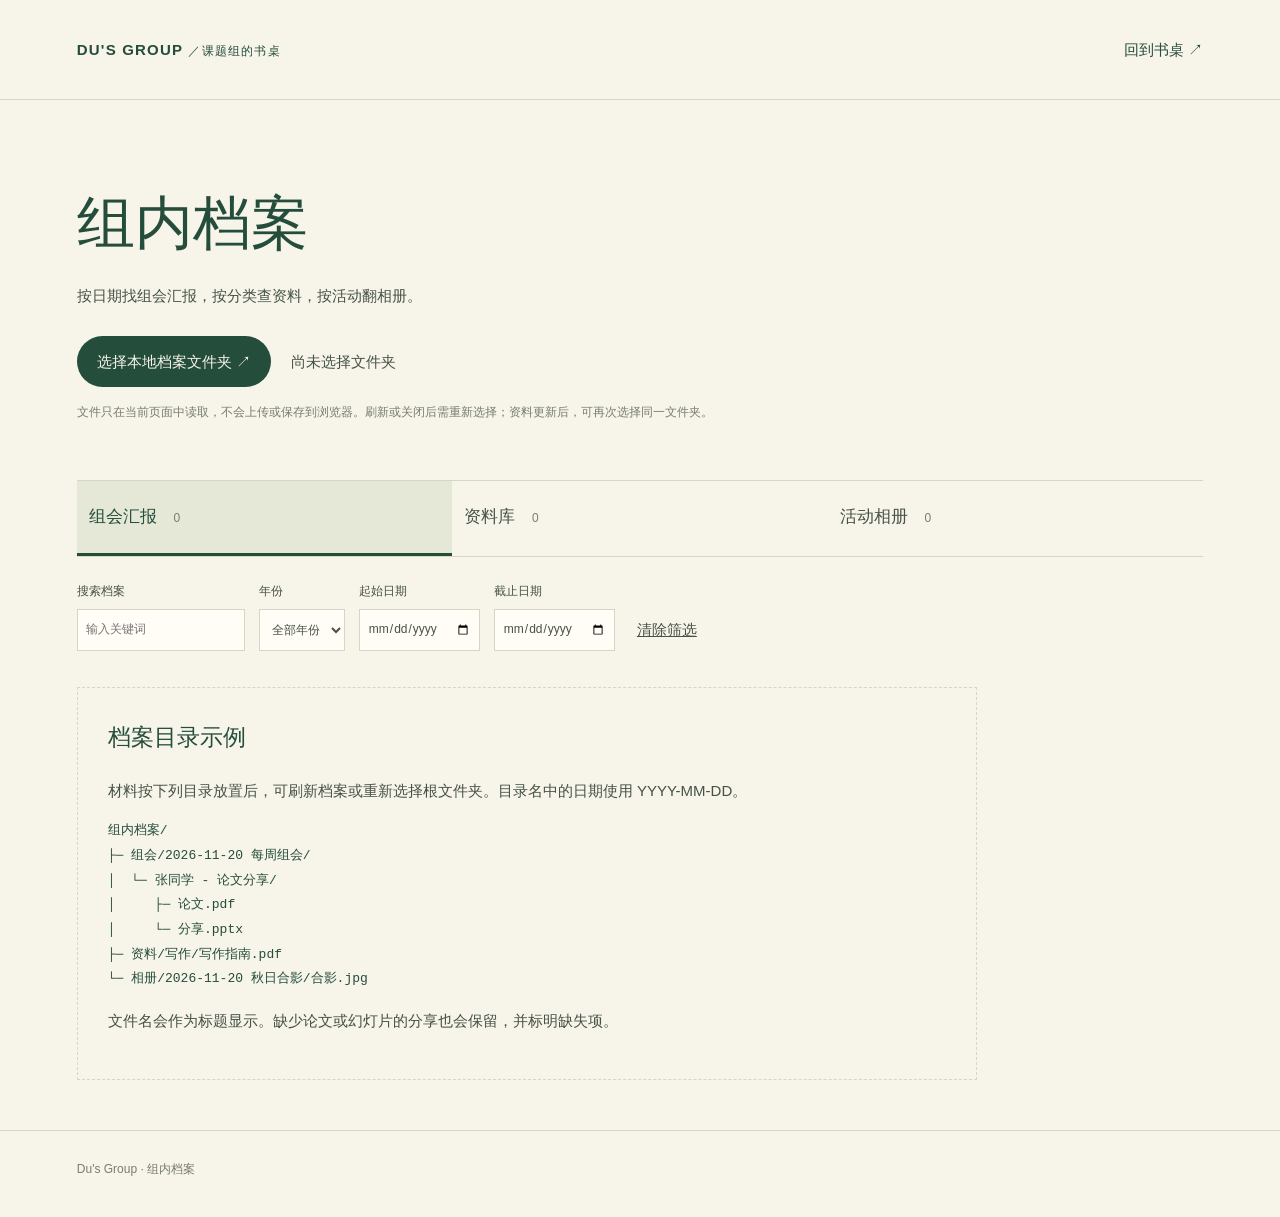
==== work/du-group-studio/archive.html @ b6f7341b "feat: browse and filter the team archive from the portal" ====
<!doctype html>
<html lang="zh-CN">
  <head>
    <meta charset="utf-8" />
    <meta name="viewport" content="width=device-width,initial-scale=1" />
    <meta name="theme-color" content="#f7f4e9" />
    <title>组内档案 · Du's Group</title>
    <link rel="stylesheet" href="archive.css" />
    <script defer src="archive-adapter.js"></script>
    <script defer src="archive.js"></script>
  </head>
  <body>
    <a class="skip" href="#archive">跳到档案</a>
    <header>
      <a class="brand" href="index.html"
        >DU'S GROUP <span>／课题组的书桌</span></a
      ><a href="index.html">回到书桌 ↗</a>
    </header>
    <main id="archive">
      <section class="intro">
        <h1>组内档案</h1>
        <p>按日期找组会汇报，按分类查资料，按活动翻相册。</p>
        <div class="folder">
          <label class="pick" for="folder">选择本地档案文件夹 ↗</label
          ><input id="folder" type="file" webkitdirectory multiple /><button
            type="button"
            class="refresh"
            id="refresh"
            hidden
          >
            刷新档案 ↻
          </button>
          <p id="library-status" role="status">尚未选择文件夹</p>
        </div>
        <p class="privacy" id="privacy">
          文件只在当前页面中读取，不会上传或保存到浏览器。刷新或关闭后需重新选择；资料更新后，可再次选择同一文件夹。
        </p>
      </section>
      <section class="shelf" aria-label="档案浏览">
        <div class="tabs" role="group" aria-label="档案分类">
          <button type="button" data-tab="meetings" aria-pressed="true">
            组会汇报 <span id="count-meetings">0</span></button
          ><button type="button" data-tab="resources" aria-pressed="false">
            资料库 <span id="count-resources">0</span></button
          ><button type="button" data-tab="albums" aria-pressed="false">
            活动相册 <span id="count-albums">0</span>
          </button>
        </div>
        <div class="filters">
          <label
            >搜索档案<input
              type="search"
              id="query"
              placeholder="输入关键词" /></label
          ><label
            >年份<select id="year">
              <option value="">全部年份</option>
            </select></label
          ><label>起始日期<input id="from" type="date" /></label
          ><label>截止日期<input id="until" type="date" /></label
          ><label id="category-label" hidden
            >资源分类<select id="category">
              <option value="">全部分类</option>
            </select></label
          ><button type="button" id="reset">清除筛选</button>
        </div>
        <p id="result-status" class="result-status" role="status"></p>
        <div id="results"></div>
        <aside id="empty" class="empty">
          <h2>档案目录示例</h2>
          <p>
            材料按下列目录放置后，可刷新档案或重新选择根文件夹。目录名中的日期使用
            YYYY-MM-DD。
          </p>
          <pre>
组内档案/
├─ 组会/2026-11-20 每周组会/
│  └─ 张同学 - 论文分享/
│     ├─ 论文.pdf
│     └─ 分享.pptx
├─ 资料/写作/写作指南.pdf
└─ 相册/2026-11-20 秋日合影/合影.jpg</pre
          >
          <p>
            文件名会作为标题显示。缺少论文或幻灯片的分享也会保留，并标明缺失项。
          </p>
        </aside>
        <details id="issues" hidden>
          <summary>目录读取提示</summary>
          <ul id="issue-list"></ul>
        </details>
      </section>
    </main>
    <footer>Du's Group · 组内档案</footer>
    <dialog id="photo-viewer" aria-label="照片预览">
      <div class="photo-toolbar">
        <button id="previous" type="button" aria-label="上一张照片">
          ← 上一张
        </button>
        <p id="photo-caption"></p>
        <button id="next" type="button" aria-label="下一张照片">下一张 →</button
        ><button id="close-photo" type="button" aria-label="关闭照片预览">
          关闭 ×
        </button>
      </div>
      <img id="full-photo" alt="" />
      <p class="photo-help">使用 ← → 切换照片，Esc 关闭</p>
    </dialog>
  </body>
</html>
---- work/du-group-studio/archive.css ----
:root {
  --paper: #f7f4e9;
  --ink: #254d3c;
  --body: #465247;
  --muted: #777d6f;
  --line: #d6d6c4;
  --orange: #a75c2f;
}
* {
  box-sizing: border-box;
}
body {
  margin: 0;
  background: var(--paper);
  color: var(--body);
  font:
    15px/1.8 "Microsoft YaHei",
    "PingFang SC",
    sans-serif;
}
a {
  color: var(--ink);
}
button,
input,
select {
  font: inherit;
  color: inherit;
}
button,
a,
label.pick {
  touch-action: manipulation;
}
button {
  cursor: pointer;
}
a:focus-visible,
button:focus-visible,
input:focus-visible,
select:focus-visible,
.pick:focus-within {
  outline: 3px solid var(--orange);
  outline-offset: 4px;
}
.skip {
  position: absolute;
  top: -100px;
}
.skip:focus {
  top: 8px;
  background: var(--paper);
  z-index: 3;
}
header,
main,
footer {
  max-width: 1320px;
  margin: auto;
  padding-left: 6vw;
  padding-right: 6vw;
}
header {
  min-height: 100px;
  display: flex;
  align-items: center;
  justify-content: space-between;
  gap: 20px;
  border-bottom: 1px solid var(--line);
}
header a {
  text-decoration: none;
}
.brand {
  font-weight: 700;
  letter-spacing: 0.08em;
}
.brand span {
  font-size: 12px;
  font-weight: 400;
}
.intro {
  padding: 65px 0 44px;
  position: relative;
}
.eyebrow {
  font-size: 12px;
  letter-spacing: 0.18em;
  color: var(--orange);
}
h1 {
  font-family: Georgia, "Songti SC", serif;
  color: var(--ink);
  font-weight: 400;
  font-size: clamp(34px, 4.8vw, 58px);
  line-height: 1.4;
  margin: 18px 0;
}
h2,
h3,
h4 {
  color: var(--ink);
  font-weight: 500;
}
.folder {
  display: flex;
  gap: 20px;
  align-items: center;
  flex-wrap: wrap;
  margin-top: 24px;
}
.pick {
  background: var(--ink);
  color: var(--paper);
  padding: 12px 20px;
  cursor: pointer;
}
#folder {
  max-width: 250px;
  font-size: 12px;
}
.privacy {
  font-size: 12px;
  max-width: 720px;
  color: var(--muted);
}
.tabs {
  display: flex;
  border-top: 1px solid var(--line);
  border-bottom: 1px solid var(--line);
}
.tabs button {
  flex: 1;
  background: transparent;
  border: 0;
  border-bottom: 3px solid transparent;
  padding: 21px 12px;
  text-align: left;
  font-size: 17px;
}
.tabs button[aria-pressed="true"] {
  border-bottom-color: var(--ink);
  color: var(--ink);
}
.tabs span {
  font-size: 12px;
  color: var(--muted);
  margin-left: 12px;
}
.filters {
  display: flex;
  gap: 14px;
  flex-wrap: wrap;
  padding: 24px 0;
  align-items: end;
}
.filters label {
  display: flex;
  flex-direction: column;
  font-size: 12px;
  gap: 6px;
}
.filters input,
.filters select {
  border: 1px solid var(--line);
  background: #fffdf6;
  padding: 8px;
  min-height: 42px;
  max-width: 220px;
}
.filters button {
  background: transparent;
  border: 0;
  text-decoration: underline;
  padding: 8px;
}
.result-status {
  font-size: 12px;
  color: var(--muted);
}
.record {
  border-top: 1px solid var(--line);
  padding: 24px 0;
}
.record h2 {
  font-size: 24px;
  margin: 6px 0 20px;
}
.record h3 {
  font-size: 18px;
  margin: 0 0 12px;
}
.date {
  font-size: 12px;
  letter-spacing: 0.08em;
  color: var(--orange);
}
.talk {
  border-left: 2px solid var(--line);
  padding: 4px 20px;
  margin: 22px 0;
}
.asset-row {
  display: flex;
  align-items: baseline;
  gap: 12px;
  margin: 8px 0;
  overflow-wrap: anywhere;
}
.asset-row strong {
  font-size: 12px;
  min-width: 50px;
  font-weight: 400;
  color: var(--muted);
}
.asset-row a {
  font-size: 14px;
}
.missing {
  font-size: 13px;
  color: var(--orange);
}
.gallery {
  display: grid;
  grid-template-columns: repeat(auto-fill, minmax(160px, 1fr));
  gap: 16px;
}
.photo {
  border: 0;
  background: transparent;
  padding: 0;
  text-align: left;
  min-width: 0;
}
.photo img {
  display: block;
  width: 100%;
  height: 160px;
  object-fit: cover;
  background: #e6e4d6;
}
.photo span {
  display: block;
  font-size: 12px;
  margin-top: 6px;
  overflow-wrap: anywhere;
}
.empty {
  border: 1px dashed var(--line);
  padding: 30px;
  margin-bottom: 40px;
  max-width: 900px;
}
.empty h2 {
  margin-top: 0;
}
.empty pre {
  font:
    13px/1.9 Consolas,
    monospace;
  overflow: auto;
  color: var(--ink);
}
details {
  padding: 18px;
  border-top: 1px solid var(--line);
  font-size: 13px;
}
summary {
  cursor: pointer;
}
footer {
  border-top: 1px solid var(--line);
  font-size: 12px;
  color: var(--muted);
  padding-top: 28px;
  padding-bottom: 36px;
  margin-top: 50px;
}
dialog {
  border: 0;
  background: var(--paper);
  color: var(--ink);
  width: min(1100px, 95vw);
  max-height: 94vh;
  padding: 18px;
}
dialog::backdrop {
  background: #172b24df;
}
.photo-toolbar {
  display: flex;
  align-items: center;
  gap: 14px;
}
.photo-toolbar p {
  flex: 1;
  font-size: 13px;
  overflow-wrap: anywhere;
}
.photo-toolbar button {
  border: 1px solid var(--line);
  background: transparent;
  padding: 6px 12px;
  white-space: nowrap;
}
#full-photo {
  display: block;
  max-width: 100%;
  max-height: 72vh;
  margin: auto;
  object-fit: contain;
}
.photo-help {
  text-align: center;
  font-size: 12px;
}
[hidden] {
  display: none !important;
}
@media (max-width: 650px) {
  header {
    min-height: 80px;
  }
  .brand span {
    display: none;
  }
  .intro {
    padding-top: 35px;
  }
  .tabs button {
    font-size: 14px;
    padding: 17px 5px;
  }
  .tabs span {
    margin-left: 3px;
  }
  .filters {
    gap: 10px;
  }
  .filters label {
    flex: 1;
    min-width: 130px;
  }
  .filters input,
  .filters select {
    width: 100%;
    max-width: none;
  }
  .empty {
    padding: 18px;
  }
  .photo-toolbar {
    flex-wrap: wrap;
  }
  .photo-toolbar p {
    order: -1;
    flex-basis: 100%;
    margin: 0;
  }
  .asset-row {
    flex-wrap: wrap;
    gap: 5px;
  }
  .gallery {
    grid-template-columns: repeat(2, minmax(0, 1fr));
  }
}

.pick,
.refresh {
  border-radius: 32px;
  transition:
    background 0.18s,
    transform 0.18s;
}
.refresh {
  background: transparent;
  border: 1px solid var(--line);
  padding: 9px 15px;
}
.pick:hover,
.pick:focus-within {
  background: #38654c;
}
.folder {
  position: relative;
}
.folder:has(#folder:focus-visible) .pick {
  outline: 3px solid var(--orange);
  outline-offset: 3px;
}
#folder {
  position: absolute;
  width: 1px;
  height: 1px;
  overflow: hidden;
  clip-path: inset(50%);
}
.tabs button {
  transition:
    background 0.18s,
    color 0.18s;
}
.tabs button[aria-pressed="true"] {
  background: #e5e8d7;
}
.tabs button:hover,
.refresh:hover {
  background: #ebeada;
}
button:active,
.pick:active {
  transform: translateY(1px);
}
.photo img {
  transition: filter 0.2s;
}
.photo:hover img {
  filter: brightness(0.9);
}
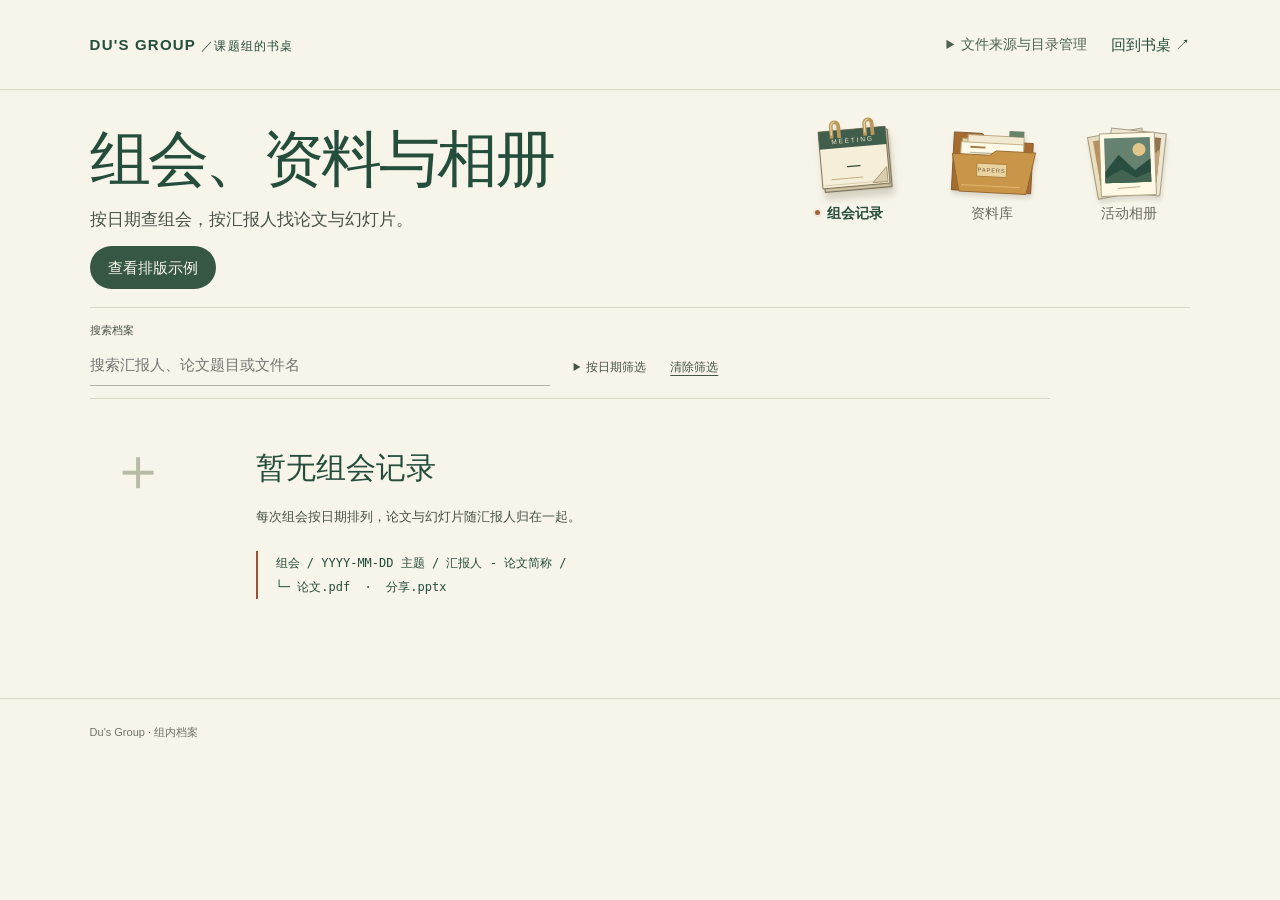
==== commit e6099162: "feat: give meetings, resources and albums distinct archive views" ====
--- a/work/du-group-studio/archive.html
+++ b/work/du-group-studio/archive.html
@@ -14,77 +14,226 @@
     <header>
       <a class="brand" href="index.html"
         >DU'S GROUP <span>／课题组的书桌</span></a
-      ><a href="index.html">回到书桌 ↗</a>
+      >
+      <div class="header-tools">
+        <details id="archive-management">
+          <summary>文件来源与目录管理</summary>
+          <div class="source-panel">
+            <div class="folder">
+              <label class="pick" for="folder">选择本地档案文件夹 ↗</label
+              ><input id="folder" type="file" webkitdirectory multiple /><button
+                type="button"
+                class="refresh"
+                id="refresh"
+                hidden
+              >
+                刷新档案 ↻
+              </button>
+              <p id="library-status" role="status">尚未选择文件夹</p>
+            </div>
+            <p class="privacy" id="privacy">
+              文件只在当前页面中读取，不会上传或保存到浏览器。刷新或关闭后需重新选择；资料更新后，可再次选择同一文件夹。
+            </p>
+            <p>
+              目录约定：组会 / YYYY-MM-DD 主题 / 汇报人 - 论文简称 / 文件；资料
+              / 分类 / 文件.pdf；相册 / YYYY-MM-DD 活动名 / 照片。
+            </p>
+          </div>
+        </details>
+        <a href="index.html">回到书桌 ↗</a>
+      </div>
     </header>
     <main id="archive">
       <section class="intro">
-        <h1>组内档案</h1>
-        <p>按日期找组会汇报，按分类查资料，按活动翻相册。</p>
-        <div class="folder">
-          <label class="pick" for="folder">选择本地档案文件夹 ↗</label
-          ><input id="folder" type="file" webkitdirectory multiple /><button
-            type="button"
-            class="refresh"
-            id="refresh"
-            hidden
-          >
-            刷新档案 ↻
-          </button>
-          <p id="library-status" role="status">尚未选择文件夹</p>
-        </div>
-        <p class="privacy" id="privacy">
-          文件只在当前页面中读取，不会上传或保存到浏览器。刷新或关闭后需重新选择；资料更新后，可再次选择同一文件夹。
+        <h1>组会、资料与相册</h1>
+        <p id="section-summary">按日期查组会，按汇报人找论文与幻灯片。</p>
+        <button id="preview-toggle" type="button" aria-pressed="false">
+          查看排版示例
+        </button>
+        <p id="preview-status" role="status" hidden>
+          排版示例 · 虚构汇报与资料，活动图片为生成的风景示意图。
         </p>
       </section>
       <section class="shelf" aria-label="档案浏览">
-        <div class="tabs" role="group" aria-label="档案分类">
-          <button type="button" data-tab="meetings" aria-pressed="true">
-            组会汇报 <span id="count-meetings">0</span></button
-          ><button type="button" data-tab="resources" aria-pressed="false">
-            资料库 <span id="count-resources">0</span></button
-          ><button type="button" data-tab="albums" aria-pressed="false">
-            活动相册 <span id="count-albums">0</span>
+        <div class="tabs desk-tools" role="group" aria-label="档案分类">
+          <button
+            class="desk-tool"
+            type="button"
+            data-tab="meetings"
+            aria-pressed="true"
+          >
+            <svg
+              class="tool-object calendar-object"
+              viewBox="0 0 110 90"
+              aria-hidden="true"
+            >
+              <path
+                d="M20 17 92 13 96 78 24 83Z"
+                fill="#bdaf8b"
+                opacity=".25"
+              />
+              <g transform="rotate(-5 55 45)">
+                <path d="M20 17h72v62H20z" fill="#bcb196" stroke="#756e55" />
+                <path d="M18 14h72v61H18z" fill="#f5efd9" stroke="#7d7254" />
+                <path d="M18 14h72v19H18z" fill="#405e4b" />
+                <path d="M20 72h63M21 77h67" stroke="#d9cdae" />
+                <path
+                  class="calendar-corner"
+                  d="m74 75 16-16v16Z"
+                  fill="#dbceb0"
+                  stroke="#a9956e"
+                />
+                <path
+                  d="M32 22V9a4 4 0 0 1 8 0v13M68 22V9a4 4 0 0 1 8 0v13"
+                  fill="none"
+                  stroke="#b99a5a"
+                  stroke-width="4"
+                />
+                <path
+                  d="M32 19V9a4 4 0 0 1 4-4M68 19V9a4 4 0 0 1 4-4"
+                  fill="none"
+                  stroke="#ead7a4"
+                  stroke-width="1.2"
+                />
+                <text
+                  x="54"
+                  y="28"
+                  text-anchor="middle"
+                  fill="#f3e9cf"
+                  font-size="7"
+                  letter-spacing="2"
+                >
+                  MEETING
+                </text>
+                <text
+                  x="53"
+                  y="60"
+                  text-anchor="middle"
+                  fill="#344c3c"
+                  font-family="Georgia,serif"
+                  font-size="28"
+                 id="calendar-day">
+                  –
+                </text>
+                <path d="M28 66h34" stroke="#c0ad80" />
+              </g>
+            </svg>
+            <b class="tool-label">组会记录 <span id="count-meetings"></span></b>
+          </button>
+          <button
+            class="desk-tool"
+            type="button"
+            data-tab="resources"
+            aria-pressed="false"
+          >
+            <svg
+              class="tool-object folder-object"
+              viewBox="0 0 110 90"
+              aria-hidden="true"
+            >
+              <g transform="rotate(3 55 48)">
+                <path
+                  d="M13 24V16h30l8 8h47v54H13Z"
+                  fill="#a66b30"
+                  stroke="#80592e"
+                />
+                <path d="M22 22h60v49H22Z" fill="#dfd2ad" stroke="#ac9668" />
+                <path d="M28 18h60v52H28Z" fill="#f1e9d1" stroke="#b8a57f" />
+                <path d="M72 18v-6h16v6" fill="#68816a" />
+                <g class="folder-paper">
+                  <path d="M21 26h67v47H21Z" fill="#fff9e8" stroke="#c1af87" />
+                  <path
+                    d="M31 37h43M31 44h35M31 51h42M31 58h23"
+                    stroke="#b9ba9f"
+                    stroke-width="1.5"
+                  />
+                  <path d="M31 31h16" stroke="#a8773e" stroke-width="2" />
+                </g>
+                <path
+                  class="folder-front"
+                  d="m12 39 9 40h72l8-45H59l-7 5Z"
+                  fill="#c99549"
+                  stroke="#936730"
+                />
+                <path d="M23 72h63" stroke="#e3b973" />
+                <path d="M39 48h32v14H39Z" fill="#e8d4a1" stroke="#b3813d" />
+                <text
+                  x="55"
+                  y="57"
+                  text-anchor="middle"
+                  font-size="6"
+                  letter-spacing="1"
+                  fill="#765b34"
+                >
+                  PAPERS
+                </text>
+              </g>
+            </svg>
+            <b class="tool-label">资料库 <span id="count-resources"></span></b>
+          </button>
+          <button
+            class="desk-tool"
+            type="button"
+            data-tab="albums"
+            aria-pressed="false"
+          >
+            <svg
+              class="tool-object photos-object"
+              viewBox="0 0 110 90"
+              aria-hidden="true"
+            >
+              <g class="photo-back">
+                <path d="M25 10h59v67H25z" fill="#e9debf" stroke="#9c947b" />
+                <path d="M30 15h49v48H30z" fill="#b9915e" />
+                <circle cx="65" cy="28" r="8" fill="#e4c17d" />
+                <path d="m30 56 18-22 17 16 14-11v24H30" fill="#6f7855" />
+              </g>
+              <g class="photo-middle">
+                <path d="M25 10h59v67H25z" fill="#eee6d0" stroke="#a19a85" />
+                <path d="M30 15h49v48H30z" fill="#947351" />
+                <path d="m30 55 15-25 15 17 19-20v36H30" fill="#c2a67b" />
+              </g>
+              <g class="photo-front">
+                <path d="M25 10h59v67H25z" fill="#fff8e4" stroke="#a39a7e" />
+                <path d="M30 15h49v48H30z" fill="#658170" />
+                <circle cx="67" cy="28" r="7" fill="#e3c68a" />
+                <path d="m30 51 15-18 17 17 17-12v25H30" fill="#294e40" />
+                <path d="m30 58 18-9 15 9 16-6v11H30" fill="#426450" />
+                <path d="m43 69 24-1" stroke="#c0ad86" />
+              </g>
+            </svg>
+            <b class="tool-label">活动相册 <span id="count-albums"></span></b>
           </button>
         </div>
         <div class="filters">
-          <label
+          <label class="search-field"
             >搜索档案<input
               type="search"
               id="query"
-              placeholder="输入关键词" /></label
-          ><label
-            >年份<select id="year">
-              <option value="">全部年份</option>
-            </select></label
-          ><label>起始日期<input id="from" type="date" /></label
-          ><label>截止日期<input id="until" type="date" /></label
-          ><label id="category-label" hidden
+              placeholder="搜索汇报人、题目或文件名"
+          /></label>
+          <label id="category-label" hidden
             >资源分类<select id="category">
               <option value="">全部分类</option>
             </select></label
-          ><button type="button" id="reset">清除筛选</button>
+          >
+          <details id="date-filters" class="date-filters">
+            <summary>按日期筛选</summary>
+            <div class="date-fields">
+              <label
+                >年份<select id="year">
+                  <option value="">全部年份</option>
+                </select></label
+              >
+              <label>起始日期<input id="from" type="date" /></label>
+              <label>截止日期<input id="until" type="date" /></label>
+            </div>
+          </details>
+          <button type="button" id="reset">清除筛选</button>
         </div>
         <p id="result-status" class="result-status" role="status"></p>
         <div id="results"></div>
-        <aside id="empty" class="empty">
-          <h2>档案目录示例</h2>
-          <p>
-            材料按下列目录放置后，可刷新档案或重新选择根文件夹。目录名中的日期使用
-            YYYY-MM-DD。
-          </p>
-          <pre>
-组内档案/
-├─ 组会/2026-11-20 每周组会/
-│  └─ 张同学 - 论文分享/
-│     ├─ 论文.pdf
-│     └─ 分享.pptx
-├─ 资料/写作/写作指南.pdf
-└─ 相册/2026-11-20 秋日合影/合影.jpg</pre
-          >
-          <p>
-            文件名会作为标题显示。缺少论文或幻灯片的分享也会保留，并标明缺失项。
-          </p>
-        </aside>
+        <aside id="empty" class="empty" aria-label="栏目放置示例"></aside>
         <details id="issues" hidden>
           <summary>目录读取提示</summary>
           <ul id="issue-list"></ul>
@@ -104,7 +253,25 @@
         </button>
       </div>
       <img id="full-photo" alt="" />
+      <div
+        class="filmstrip"
+        id="filmstrip"
+        role="group"
+        aria-label="选取照片"
+      ></div>
       <p class="photo-help">使用 ← → 切换照片，Esc 关闭</p>
     </dialog>
+    <!-- Self-contained illustrative thumbnails for the offline layout preview. -->
+    <template id="sample-scenes"
+      ><img
+        alt=""
+        data-src="[data-uri]" />
+      <img
+        alt=""
+        data-src="[data-uri]" />
+      <img
+        alt=""
+        data-src="[data-uri]"
+    /></template>
   </body>
 </html>
--- a/work/du-group-studio/archive.css
+++ b/work/du-group-studio/archive.css
@@ -2,9 +2,9 @@
   --paper: #f7f4e9;
   --ink: #254d3c;
   --body: #465247;
-  --muted: #777d6f;
+  --muted: #6e7468;
   --line: #d6d6c4;
-  --orange: #a75c2f;
+  --orange: #9c4f32;
 }
 * {
   box-sizing: border-box;
@@ -20,6 +20,7 @@
 }
 a {
   color: var(--ink);
+  text-underline-offset: 5px;
 }
 button,
 input,
@@ -29,17 +30,23 @@
 }
 button,
 a,
-label.pick {
+.pick {
   touch-action: manipulation;
 }
-button {
+button,
+summary,
+.pick {
   cursor: pointer;
+}
+button:disabled {
+  cursor: default;
+  opacity: 0.5;
 }
 a:focus-visible,
 button:focus-visible,
 input:focus-visible,
 select:focus-visible,
-.pick:focus-within {
+summary:focus-visible {
   outline: 3px solid var(--orange);
   outline-offset: 4px;
 }
@@ -55,13 +62,13 @@
 header,
 main,
 footer {
-  max-width: 1320px;
+  max-width: 1380px;
   margin: auto;
-  padding-left: 6vw;
-  padding-right: 6vw;
+  padding-left: 7vw;
+  padding-right: 7vw;
 }
 header {
-  min-height: 100px;
+  min-height: 90px;
   display: flex;
   align-items: center;
   justify-content: space-between;
@@ -80,150 +87,284 @@
   font-weight: 400;
 }
 .intro {
-  padding: 65px 0 44px;
+  padding: 52px 0 32px;
   position: relative;
 }
 .eyebrow {
-  font-size: 12px;
-  letter-spacing: 0.18em;
+  font-size: 11px;
+  letter-spacing: 0.14em;
   color: var(--orange);
+  margin: 0;
+}
+h1,
+h2,
+h3 {
+  color: var(--ink);
+  font-family: Georgia, "Songti SC", "SimSun", serif;
+  font-weight: 400;
 }
 h1 {
-  font-family: Georgia, "Songti SC", serif;
-  color: var(--ink);
-  font-weight: 400;
-  font-size: clamp(34px, 4.8vw, 58px);
+  font-size: clamp(32px, 4.3vw, 56px);
   line-height: 1.4;
-  margin: 18px 0;
-}
-h2,
-h3,
-h4 {
-  color: var(--ink);
-  font-weight: 500;
+  margin: 12px 0;
+}
+.intro > p:not(.eyebrow):not(.privacy) {
+  margin: 0;
 }
 .folder {
   display: flex;
-  gap: 20px;
+  gap: 16px;
   align-items: center;
   flex-wrap: wrap;
-  margin-top: 24px;
+  margin-top: 23px;
+  position: relative;
+}
+.pick,
+.refresh {
+  font-size: 12px;
+  border: 1px solid var(--ink);
+  padding: 7px 14px;
+  background: transparent;
 }
 .pick {
   background: var(--ink);
   color: var(--paper);
-  padding: 12px 20px;
-  cursor: pointer;
+}
+.pick:hover {
+  background: #38654c;
+}
+.folder:has(#folder:focus-visible) .pick {
+  outline: 3px solid var(--orange);
+  outline-offset: 3px;
 }
 #folder {
-  max-width: 250px;
+  position: absolute;
+  width: 1px;
+  height: 1px;
+  overflow: hidden;
+  clip-path: inset(50%);
+}
+#library-status {
   font-size: 12px;
+  margin: 0;
 }
 .privacy {
-  font-size: 12px;
-  max-width: 720px;
+  font-size: 11px;
+  max-width: 780px;
   color: var(--muted);
+  margin: 9px 0 0;
 }
 .tabs {
   display: flex;
-  border-top: 1px solid var(--line);
+  gap: 42px;
   border-bottom: 1px solid var(--line);
 }
 .tabs button {
+  background: transparent;
+  border: 0;
+  border-bottom: 3px solid transparent;
+  padding: 17px 0 15px;
+  text-align: left;
+  font-size: 18px;
+  color: var(--muted);
+}
+.tabs button[aria-pressed="true"] {
+  border-bottom-color: var(--orange);
+  color: var(--ink);
+  font-weight: 700;
+}
+.tabs button:hover {
+  color: var(--ink);
+}
+.tabs span {
+  font:
+    12px Georgia,
+    serif;
+  color: var(--muted);
+  margin-left: 8px;
+}
+.tabs span:empty {
+  display: none;
+}
+.filters {
+  display: flex;
+  gap: 24px;
+  flex-wrap: wrap;
+  padding: 25px 0 12px;
+  align-items: end;
+}
+.filters label {
+  display: flex;
+  flex-direction: column;
+  font-size: 11px;
+  gap: 4px;
+}
+.search-field {
   flex: 1;
-  background: transparent;
-  border: 0;
-  border-bottom: 3px solid transparent;
-  padding: 21px 12px;
-  text-align: left;
-  font-size: 17px;
-}
-.tabs button[aria-pressed="true"] {
-  border-bottom-color: var(--ink);
-  color: var(--ink);
-}
-.tabs span {
-  font-size: 12px;
-  color: var(--muted);
-  margin-left: 12px;
-}
-.filters {
-  display: flex;
-  gap: 14px;
-  flex-wrap: wrap;
-  padding: 24px 0;
-  align-items: end;
-}
-.filters label {
-  display: flex;
-  flex-direction: column;
-  font-size: 12px;
-  gap: 6px;
+  max-width: 460px;
 }
 .filters input,
 .filters select {
-  border: 1px solid var(--line);
-  background: #fffdf6;
-  padding: 8px;
-  min-height: 42px;
-  max-width: 220px;
+  border: 0;
+  border-bottom: 1px solid #aeb5a3;
+  background: transparent;
+  padding: 7px 0;
+  min-height: 38px;
+  border-radius: 0;
+  max-width: 100%;
+}
+.search-field input {
+  width: 100%;
+  font-size: 15px;
 }
 .filters button {
   background: transparent;
   border: 0;
+  padding: 8px 0;
+  font-size: 12px;
   text-decoration: underline;
-  padding: 8px;
+  text-underline-offset: 4px;
+}
+.date-filters {
+  border: 0;
+  padding: 0;
+  font-size: 12px;
+  position: relative;
+}
+.date-filters summary {
+  padding: 8px 0;
+}
+.date-fields {
+  position: absolute;
+  right: 0;
+  top: 100%;
+  z-index: 2;
+  padding: 20px;
+  background: var(--paper);
+  border: 1px solid var(--line);
+  display: flex;
+  gap: 18px;
+  box-shadow: 0 8px 24px #254d3c12;
+  min-width: 440px;
 }
 .result-status {
-  font-size: 12px;
+  font-size: 11px;
   color: var(--muted);
+  margin: 6px 0 20px;
 }
 .record {
   border-top: 1px solid var(--line);
-  padding: 24px 0;
+  padding: 34px 0;
+  display: grid;
+  grid-template-columns: 130px minmax(0, 1fr);
+  gap: 28px;
+}
+.record-content {
+  min-width: 0;
+  border-left: 1px solid var(--line);
+  padding-left: 36px;
 }
 .record h2 {
-  font-size: 24px;
-  margin: 6px 0 20px;
-}
-.record h3 {
-  font-size: 18px;
+  font-size: 29px;
+  margin: 0 0 4px;
+  line-height: 1.5;
+}
+.date {
+  color: var(--orange);
+  display: flex;
+  flex-direction: column;
+  line-height: 1.2;
+  padding-top: 5px;
+}
+.date-month {
+  font-size: 12px;
+  letter-spacing: 0.1em;
+}
+.date-day {
+  font:
+    64px/1.2 Georgia,
+    serif;
+  font-weight: 400;
+  letter-spacing: -0.05em;
+}
+.record-meta {
+  font-size: 11px;
+  color: var(--muted);
+  margin: 2px 0 24px;
+}
+.talk {
+  position: relative;
+  padding: 20px 0 24px;
+  border-top: 1px solid var(--line);
+  display: grid;
+  grid-template-columns: 110px minmax(0, 1fr);
+  column-gap: 24px;
+}
+.presenter {
+  grid-column: 1;
+  grid-row: 1 / span 4;
+  font-size: 15px;
+  color: var(--ink);
+  margin: 2px 0;
+}
+.talk h3 {
+  grid-column: 2;
+  font-size: 21px;
   margin: 0 0 12px;
-}
-.date {
-  font-size: 12px;
-  letter-spacing: 0.08em;
-  color: var(--orange);
-}
-.talk {
-  border-left: 2px solid var(--line);
-  padding: 4px 20px;
-  margin: 22px 0;
+  line-height: 1.6;
 }
 .asset-row {
+  grid-column: 2;
   display: flex;
   align-items: baseline;
-  gap: 12px;
-  margin: 8px 0;
+  gap: 16px;
+  margin: 3px 0;
   overflow-wrap: anywhere;
 }
 .asset-row strong {
-  font-size: 12px;
-  min-width: 50px;
+  font-size: 11px;
+  min-width: 40px;
   font-weight: 400;
   color: var(--muted);
 }
 .asset-row a {
-  font-size: 14px;
+  font-size: 13px;
 }
 .missing {
-  font-size: 13px;
+  font-size: 12px;
   color: var(--orange);
+  grid-column: 2;
+  margin: 3px 0;
+}
+.category-heading {
+  font-size: 24px;
+  margin: 28px 0 12px;
+}
+.resources .record {
+  grid-template-columns: 44px minmax(0, 1fr);
+  padding: 15px 0;
+  gap: 16px;
+  align-items: baseline;
+}
+.resources .record a {
+  font-size: 15px;
+  text-decoration: none;
+}
+.resources .record a:hover {
+  text-decoration: underline;
+}
+.file-kind {
+  font:
+    10px Georgia,
+    serif;
+  color: var(--orange);
+  letter-spacing: 0.08em;
 }
 .gallery {
   display: grid;
-  grid-template-columns: repeat(auto-fill, minmax(160px, 1fr));
-  gap: 16px;
+  grid-template-columns: 2.4fr 1fr;
+  align-items: start;
+  gap: 20px 24px;
 }
 .photo {
   border: 0;
@@ -232,50 +373,78 @@
   text-align: left;
   min-width: 0;
 }
+.photo:first-child {
+  grid-row: span 3;
+}
 .photo img {
   display: block;
   width: 100%;
-  height: 160px;
+  height: auto;
+  max-height: 410px;
   object-fit: cover;
   background: #e6e4d6;
 }
+.photo:not(:first-child) img {
+  max-height: 125px;
+  object-fit: cover;
+}
 .photo span {
   display: block;
-  font-size: 12px;
+  font-size: 11px;
   margin-top: 6px;
   overflow-wrap: anywhere;
+  color: var(--muted);
+}
+.photo:hover img {
+  filter: brightness(0.93);
 }
 .empty {
-  border: 1px dashed var(--line);
-  padding: 30px;
-  margin-bottom: 40px;
-  max-width: 900px;
+  padding: 35px 0 20px 166px;
+  position: relative;
+  min-height: 240px;
+  max-width: 960px;
+  border-top: 1px solid var(--line);
+}
+.empty:before {
+  content: "＋";
+  position: absolute;
+  left: 18px;
+  top: 31px;
+  font:
+    60px Georgia,
+    serif;
+  color: #b6bba8;
 }
 .empty h2 {
-  margin-top: 0;
+  font-size: 30px;
+  margin: 7px 0 10px;
+}
+.empty p:not(.eyebrow) {
+  font-size: 13px;
+  margin: 0 0 22px;
 }
 .empty pre {
   font:
-    13px/1.9 Consolas,
+    12px/2 Consolas,
     monospace;
+  color: var(--ink);
   overflow: auto;
-  color: var(--ink);
-}
-details {
-  padding: 18px;
+  margin: 0;
+  padding-left: 18px;
+  border-left: 2px solid var(--orange);
+}
+#issues {
+  padding: 18px 0;
   border-top: 1px solid var(--line);
-  font-size: 13px;
-}
-summary {
-  cursor: pointer;
+  font-size: 12px;
 }
 footer {
   border-top: 1px solid var(--line);
-  font-size: 12px;
+  font-size: 11px;
   color: var(--muted);
-  padding-top: 28px;
-  padding-bottom: 36px;
-  margin-top: 50px;
+  padding-top: 24px;
+  padding-bottom: 30px;
+  margin-top: 60px;
 }
 dialog {
   border: 0;
@@ -318,37 +487,95 @@
 [hidden] {
   display: none !important;
 }
-@media (max-width: 650px) {
+@media (max-width: 760px) {
+  header,
+  main,
+  footer {
+    padding-left: 6vw;
+    padding-right: 6vw;
+  }
   header {
-    min-height: 80px;
+    min-height: 75px;
   }
   .brand span {
     display: none;
   }
   .intro {
-    padding-top: 35px;
+    padding-top: 32px;
+  }
+  .tabs {
+    gap: 25px;
   }
   .tabs button {
-    font-size: 14px;
-    padding: 17px 5px;
-  }
-  .tabs span {
-    margin-left: 3px;
+    font-size: 15px;
   }
   .filters {
-    gap: 10px;
-  }
-  .filters label {
-    flex: 1;
-    min-width: 130px;
-  }
-  .filters input,
-  .filters select {
-    width: 100%;
+    gap: 16px;
+  }
+  .search-field {
     max-width: none;
+    min-width: 100%;
+    flex-basis: 100%;
+  }
+  .date-fields {
+    left: 0;
+    right: auto;
+    min-width: 0;
+    flex-wrap: wrap;
+    width: min(85vw, 440px);
+  }
+  .record {
+    grid-template-columns: 70px minmax(0, 1fr);
+    gap: 12px;
+    padding: 27px 0;
+  }
+  .record-content {
+    padding-left: 17px;
+  }
+  .date-month {
+    font-size: 10px;
+  }
+  .date-day {
+    font-size: 45px;
+  }
+  .record h2 {
+    font-size: 23px;
+  }
+  .talk {
+    display: block;
+  }
+  .presenter {
+    font-size: 12px;
+    margin: 0 0 6px;
+  }
+  .talk h3 {
+    font-size: 19px;
+  }
+  .asset-row {
+    gap: 8px;
+    flex-wrap: wrap;
   }
   .empty {
-    padding: 18px;
+    padding: 28px 0 12px 35px;
+  }
+  .empty:before {
+    font-size: 24px;
+    left: 0;
+    top: 29px;
+  }
+  .empty h2 {
+    font-size: 24px;
+  }
+  .gallery {
+    gap: 14px;
+    grid-template-columns: 1fr 1fr;
+  }
+  .photo:first-child {
+    grid-column: 1 / -1;
+    grid-row: auto;
+  }
+  .photo:not(:first-child) img {
+    max-height: 145px;
   }
   .photo-toolbar {
     flex-wrap: wrap;
@@ -358,64 +585,455 @@
     flex-basis: 100%;
     margin: 0;
   }
-  .asset-row {
-    flex-wrap: wrap;
-    gap: 5px;
-  }
-  .gallery {
-    grid-template-columns: repeat(2, minmax(0, 1fr));
+  .photo-toolbar button {
+    font-size: 12px;
+    padding: 5px 8px;
+  }
+}
+@media (prefers-reduced-motion: reduce) {
+  *,
+  *:before,
+  *:after {
+    scroll-behavior: auto !important;
+    transition: none !important;
   }
 }
 
-.pick,
-.refresh {
-  border-radius: 32px;
+.intro {
+  display: grid;
+  grid-template-columns: minmax(0, 1fr) auto;
+  align-items: baseline;
+  column-gap: 28px;
+}
+.intro h1 {
+  grid-column: 1;
+  grid-row: 1;
+  font-size: clamp(38px, 4.8vw, 64px);
+  letter-spacing: -0.05em;
+}
+#section-summary {
+  grid-column: 1;
+  grid-row: 2;
+  font-size: 17px;
+}
+#preview-toggle {
+  grid-column: 2;
+  grid-row: 1;
+  align-self: center;
+  justify-self: end;
+  border: 0;
+  border-radius: 22px;
+  color: #fbf8ec;
+  background: #355744;
+  padding: 8px 18px;
+  transition: background 0.15s;
+}
+#preview-toggle:hover {
+  background: #496a53;
+}
+#preview-status {
+  grid-column: 1 / -1;
+  margin: 10px 0;
+  color: #86472c;
+  font-size: 14px;
+}
+#archive-management {
+  grid-column: 1/-1;
+  border: 0;
+  padding: 9px 0;
+  margin-top: 10px;
+}
+#archive-management summary {
+  display: list-item;
+  width: fit-content;
+  font-size: 14px;
+  color: #4b6250;
+}
+#archive-management .folder {
+  margin: 12px 0;
+}
+#archive-management p {
+  font-size: 13px;
+}
+.tabs button {
+  position: relative;
   transition:
-    background 0.18s,
+    color 0.15s,
+    transform 0.15s;
+}
+.tabs button:hover,
+.tabs button:focus-visible {
+  transform: translateY(-2px);
+}
+.demo-asset {
+  color: #585f55;
+}
+@media (max-width: 640px) {
+  .intro {
+    display: block;
+  }
+  #preview-toggle {
+    margin-top: 14px;
+  }
+}
+
+.header-tools {
+  display: flex;
+  align-items: center;
+  gap: 24px;
+}
+.header-tools #archive-management {
+  position: relative;
+  margin: 0;
+  padding: 0;
+}
+.source-panel {
+  position: absolute;
+  z-index: 5;
+  right: 0;
+  top: calc(100% + 10px);
+  padding: 18px 22px;
+  width: min(420px, 78vw);
+  background: #faf9f1;
+  border: 1px solid #cbc8b7;
+  box-shadow: 1px 9px 26px #25382820;
+}
+.intro {
+  padding: 27px 0 12px;
+}
+#preview-status {
+  margin: 4px 0;
+}
+#result-status:empty {
+  display: none;
+}
+.albums .record {
+  grid-template-columns: minmax(142px, 0.65fr) minmax(0, 2.3fr);
+  grid-template-rows: auto auto 1fr;
+  column-gap: 32px;
+  row-gap: 3px;
+  padding: 23px 0;
+}
+.albums .record-content {
+  display: contents;
+}
+.albums .date {
+  grid-column: 1;
+  grid-row: 1;
+  flex-direction: row;
+  align-items: baseline;
+  gap: 5px;
+}
+.albums .date-day {
+  font-size: 17px;
+}
+.albums .date-month::after {
+  content: " /";
+}
+.albums .record h2 {
+  grid-column: 1;
+  grid-row: 2;
+  font-size: clamp(24px, 3vw, 42px);
+}
+.albums .record-meta {
+  grid-column: 1;
+  grid-row: 3;
+  font-size: 14px;
+}
+.albums .gallery {
+  grid-column: 2;
+  grid-row: 1/4;
+  grid-template-columns: 1.7fr 1fr;
+  gap: 12px;
+}
+.gallery .photo:first-child {
+  grid-row: span 2;
+}
+.gallery .photo:only-child {
+  grid-column: 1/-1;
+}
+.gallery .photo:first-child img {
+  aspect-ratio: 1.35;
+  max-height: 430px;
+}
+.gallery .photo:not(:first-child) img {
+  aspect-ratio: 2.15;
+}
+.gallery .photo {
+  align-self: start;
+}
+.gallery .photo span {
+  font-size: 13px;
+}
+.gallery .photo img {
+  border-radius: 2px;
+}
+#photo-viewer {
+  background: #1c3029;
+  color: #fcf8e9;
+  max-width: 1040px;
+  border: 0;
+  border-radius: 8px;
+}
+#photo-viewer button {
+  color: inherit;
+  background: #263f33;
+  border-color: #748277;
+}
+#photo-viewer::backdrop {
+  background: #0f211bd9;
+}
+#full-photo {
+  max-height: 58vh;
+}
+.filmstrip {
+  display: flex;
+  align-items: center;
+  justify-content: center;
+  gap: 7px;
+  margin: 12px auto 2px;
+}
+.filmstrip button {
+  width: 58px;
+  height: 44px;
+  display: grid;
+  place-items: stretch;
+  border: 2px solid transparent;
+  padding: 2px;
+  opacity: 0.65;
+  transition:
+    opacity 0.18s,
     transform 0.18s;
 }
-.refresh {
+.filmstrip button:hover,
+.filmstrip button:focus-visible {
+  opacity: 1;
+  transform: translateY(-3px);
+}
+.filmstrip button[aria-pressed="true"] {
+  border-color: #e9c072 !important;
+  opacity: 1;
+  transform: translateY(-2px);
+}
+.filmstrip img {
+  width: 100%;
+  height: 100%;
+  object-fit: cover;
+  min-height: 0;
+}
+#photo-viewer .photo-help {
+  color: #d2d6c9;
+}
+@media (max-width: 650px) {
+  .header-tools {
+    gap: 10px;
+  }
+  .header-tools #archive-management summary {
+    font-size: 12px;
+  }
+  .source-panel {
+    position: fixed;
+    top: 58px;
+    right: 5vw;
+    width: 90vw;
+  }
+  .albums .record {
+    display: block;
+  }
+  .albums .gallery {
+    margin-top: 12px;
+  }
+  .filmstrip button {
+    width: 37px;
+    height: 32px;
+  }
+}
+
+/* Three small objects resting on the archive workbench. */
+.tabs.desk-tools {
+  gap: 27px;
+  align-items: flex-end;
+  border: 0;
+  padding: 0 0 13px;
+  min-height: 110px;
+}
+.desk-tools button.desk-tool {
+  display: flex;
+  flex-direction: column;
+  align-items: center;
+  justify-content: flex-end;
+  width: 123px;
+  min-height: 106px;
+  padding: 0 6px 4px;
+  border: 0;
+  border-radius: 0;
   background: transparent;
-  border: 1px solid var(--line);
-  padding: 9px 15px;
-}
-.pick:hover,
-.pick:focus-within {
-  background: #38654c;
-}
-.folder {
+  color: #666c5e;
+  transform: none;
+  cursor: pointer;
+  touch-action: manipulation;
+}
+.desk-tools .tool-object {
+  display: block;
+  width: 104px;
+  height: 84px;
+  overflow: visible;
+  filter: drop-shadow(1px 4px 2px #554b3029);
+  transition:
+    transform 200ms ease,
+    filter 200ms ease;
+}
+.desk-tools .tool-label {
   position: relative;
-}
-.folder:has(#folder:focus-visible) .pick {
-  outline: 3px solid var(--orange);
-  outline-offset: 3px;
-}
-#folder {
+  font-size: 14px;
+  font-weight: 500;
+  line-height: 1.45;
+  white-space: nowrap;
+}
+.desk-tools .tool-label span {
+  margin-left: 3px;
+  font:
+    11px Georgia,
+    serif;
+  color: #78806e;
+}
+.desk-tools button[aria-pressed="true"] {
+  color: #294f3d;
+  border: 0;
+  font-weight: inherit;
+}
+.desk-tools button[aria-pressed="true"] .tool-label {
+  font-weight: 700;
+}
+.desk-tools button[aria-pressed="true"] .tool-label::before {
+  content: "";
   position: absolute;
-  width: 1px;
-  height: 1px;
-  overflow: hidden;
-  clip-path: inset(50%);
-}
-.tabs button {
-  transition:
-    background 0.18s,
-    color 0.18s;
-}
-.tabs button[aria-pressed="true"] {
-  background: #e5e8d7;
-}
-.tabs button:hover,
-.refresh:hover {
-  background: #ebeada;
-}
-button:active,
-.pick:active {
-  transform: translateY(1px);
-}
-.photo img {
-  transition: filter 0.2s;
-}
-.photo:hover img {
-  filter: brightness(0.9);
-}
+  left: -12px;
+  top: 7px;
+  width: 5px;
+  height: 5px;
+  border-radius: 50%;
+  background: #9c663d;
+  box-shadow: 0 0 0 2px #9c663d16;
+}
+.desk-tools button:is(:hover, :focus-visible) .tool-object,
+.desk-tools button[aria-pressed="true"] .tool-object {
+  transform: translateY(-3px);
+  filter: drop-shadow(2px 7px 3px #554b3033);
+}
+.desk-tools button:focus-visible {
+  outline: 2px solid #46664e;
+  outline-offset: 5px;
+}
+.desk-tools .folder-paper,
+.desk-tools .folder-front,
+.desk-tools .calendar-corner,
+.desk-tools .photo-back,
+.desk-tools .photo-middle,
+.desk-tools .photo-front {
+  transition: transform 240ms ease;
+  transform-box: fill-box;
+  transform-origin: 50% 90%;
+}
+.desk-tools .photo-back {
+  transform: rotate(-10deg) translate(-5px, 3px);
+}
+.desk-tools .photo-middle {
+  transform: rotate(6deg) translate(5px, 2px);
+}
+.desk-tools .photo-front {
+  transform: rotate(-2deg) translateY(5px);
+}
+.desk-tools
+  button:is(:hover, :focus-visible, [aria-pressed="true"])
+  .folder-paper {
+  transform: translateY(-7px) rotate(-3deg);
+}
+.desk-tools
+  button:is(:hover, :focus-visible, [aria-pressed="true"])
+  .folder-front {
+  transform: skewX(-4deg) scaleY(0.94);
+}
+.desk-tools
+  button:is(:hover, :focus-visible, [aria-pressed="true"])
+  .calendar-corner {
+  transform: translate(-2px, -2px);
+}
+.desk-tools
+  button:is(:hover, :focus-visible, [aria-pressed="true"])
+  .photo-back {
+  transform: rotate(-20deg) translate(-9px, 3px);
+}
+.desk-tools
+  button:is(:hover, :focus-visible, [aria-pressed="true"])
+  .photo-middle {
+  transform: rotate(15deg) translate(9px, 1px);
+}
+@media (max-width: 640px) {
+  .tabs.desk-tools {
+    gap: clamp(8px, 4vw, 24px);
+    justify-content: flex-start;
+    min-height: 103px;
+  }
+  .desk-tools button.desk-tool {
+    width: 94px;
+    min-height: 100px;
+    flex: 0 1 105px;
+    padding-inline: 2px;
+  }
+  .desk-tools .tool-object {
+    width: 92px;
+    height: 78px;
+  }
+  .desk-tools .tool-label {
+    font-size: 13px;
+  }
+}
+@media (prefers-reduced-motion: reduce) {
+  .desk-tools .tool-object,
+  .desk-tools .tool-object * {
+    transition: none !important;
+  }
+}
+
+@media (min-width: 920px) {
+  #archive {
+    position: relative;
+  }
+  .intro {
+    min-height: 190px;
+    padding-top: 26px;
+    padding-bottom: 18px;
+    display: flex;
+    flex-direction: column;
+    align-items: flex-start;
+    justify-content: center;
+    padding-right: 42%;
+  }
+  .intro h1 {
+    margin: 0 0 3px;
+  }
+  #preview-toggle {
+    align-self: flex-start;
+    margin: 10px 0 0;
+  }
+  #preview-status {
+    font-size: 13px;
+  }
+  .tabs.desk-tools {
+    position: absolute;
+    top: 29px;
+    right: 7vw;
+    gap: 14px;
+    align-items: flex-start;
+  }
+  .filters {
+    padding-top: 13px;
+    border-top: 1px solid var(--line);
+  }
+}
+@media (max-width: 919px) {
+  .intro {
+    padding-bottom: 20px;
+  }
+}
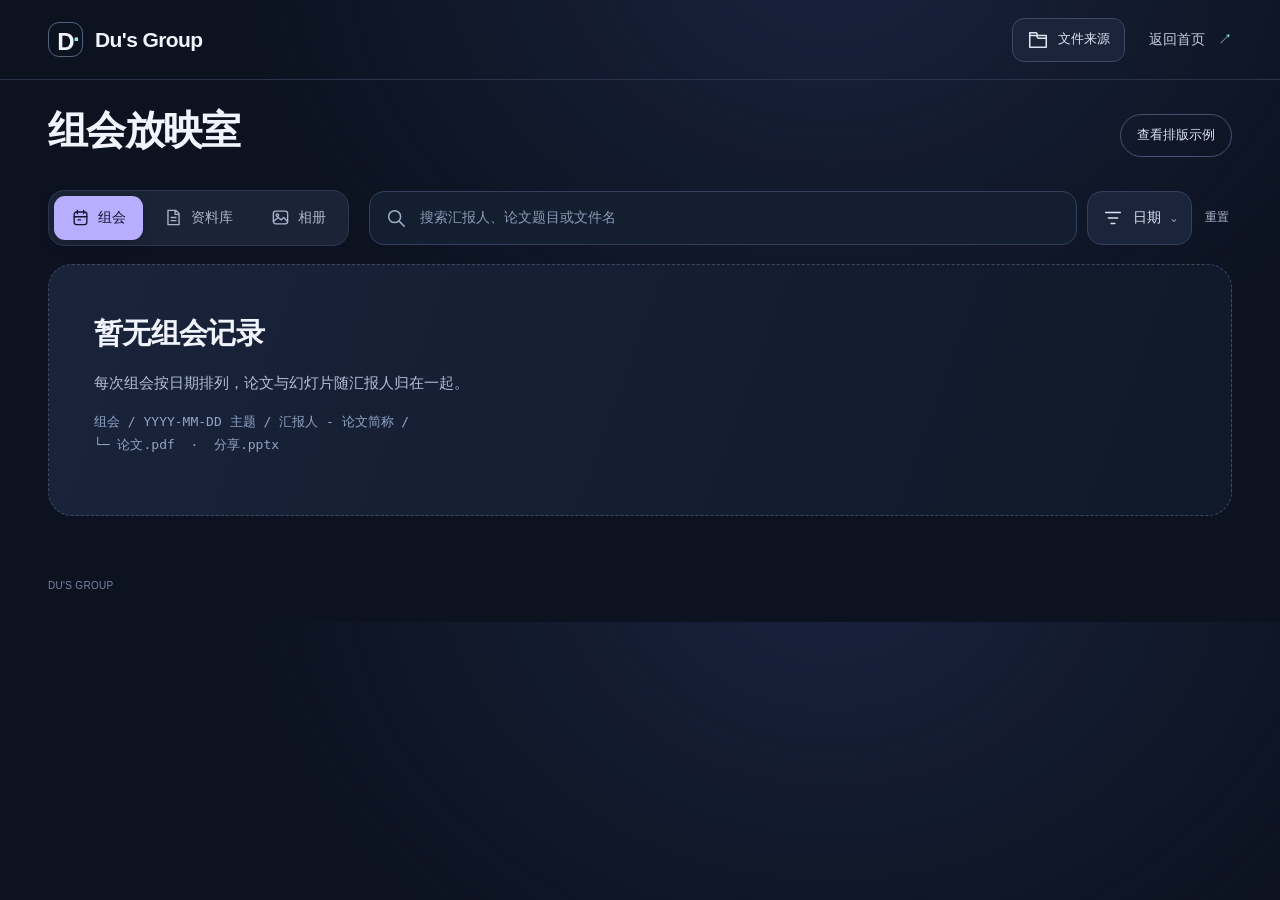
==== commit 4a097938: "feat(archive): build a figure-led meeting reader with interactive filters" ====
--- a/work/du-group-studio/archive.html
+++ b/work/du-group-studio/archive.html
@@ -3,244 +3,170 @@
   <head>
     <meta charset="utf-8" />
     <meta name="viewport" content="width=device-width,initial-scale=1" />
-    <meta name="theme-color" content="#f7f4e9" />
-    <title>组内档案 · Du's Group</title>
+    <meta name="theme-color" content="#0c1220" />
+    <title>研究档案 · Du's Group</title>
     <link rel="stylesheet" href="archive.css" />
     <script defer src="archive-adapter.js"></script>
     <script defer src="archive.js"></script>
   </head>
   <body>
     <a class="skip" href="#archive">跳到档案</a>
-    <header>
+    <header class="masthead">
       <a class="brand" href="index.html"
-        >DU'S GROUP <span>／课题组的书桌</span></a
+        ><span class="brand-mark" aria-hidden="true">D<span>·</span></span
+        >Du's Group</a
       >
-      <div class="header-tools">
-        <details id="archive-management">
-          <summary>文件来源与目录管理</summary>
-          <div class="source-panel">
-            <div class="folder">
-              <label class="pick" for="folder">选择本地档案文件夹 ↗</label
-              ><input id="folder" type="file" webkitdirectory multiple /><button
-                type="button"
-                class="refresh"
-                id="refresh"
-                hidden
-              >
-                刷新档案 ↻
-              </button>
-              <p id="library-status" role="status">尚未选择文件夹</p>
-            </div>
-            <p class="privacy" id="privacy">
-              文件只在当前页面中读取，不会上传或保存到浏览器。刷新或关闭后需重新选择；资料更新后，可再次选择同一文件夹。
-            </p>
-            <p>
-              目录约定：组会 / YYYY-MM-DD 主题 / 汇报人 - 论文简称 / 文件；资料
-              / 分类 / 文件.pdf；相册 / YYYY-MM-DD 活动名 / 照片。
-            </p>
-          </div>
-        </details>
-        <a href="index.html">回到书桌 ↗</a>
-      </div>
+
+      <nav class="header-tools" aria-label="页面导航">
+        <button
+          id="open-sources"
+          class="source-trigger"
+          type="button"
+          aria-label="管理文件来源"
+          aria-haspopup="dialog"
+        >
+          <svg viewBox="0 0 24 24" aria-hidden="true">
+            <path d="M3 7h7l2 3h9v10H3zM3 7V4h7l2 3h9v3" /></svg
+          ><span>文件来源</span>
+        </button>
+        <a class="home-link" href="index.html"
+          >返回首页 <span aria-hidden="true">↗</span></a
+        >
+      </nav>
     </header>
     <main id="archive">
       <section class="intro">
-        <h1>组会、资料与相册</h1>
-        <p id="section-summary">按日期查组会，按汇报人找论文与幻灯片。</p>
-        <button id="preview-toggle" type="button" aria-pressed="false">
-          查看排版示例
-        </button>
-        <p id="preview-status" role="status" hidden>
-          排版示例 · 虚构汇报与资料，活动图片为生成的风景示意图。
-        </p>
+        <div>
+          <h1 id="collection-title">组会放映室</h1>
+          <p id="section-summary" class="sr-only">
+            按日期查组会，按汇报人找论文与幻灯片。
+          </p>
+        </div>
+        <div class="preview-control">
+          <button id="preview-toggle" type="button" aria-pressed="false">
+            浏览示例 <span aria-hidden="true">↗</span>
+          </button>
+          <p id="preview-status" role="status" hidden>示例档案 · 虚构内容</p>
+        </div>
       </section>
       <section class="shelf" aria-label="档案浏览">
-        <div class="tabs desk-tools" role="group" aria-label="档案分类">
-          <button
-            class="desk-tool"
-            type="button"
-            data-tab="meetings"
-            aria-pressed="true"
-          >
-            <svg
-              class="tool-object calendar-object"
-              viewBox="0 0 110 90"
-              aria-hidden="true"
+        <div class="browse-bar">
+          <div class="tabs" role="group" aria-label="档案分类">
+            <button type="button" data-tab="meetings" aria-pressed="true">
+              <svg viewBox="0 0 24 24" aria-hidden="true">
+                <rect x="4" y="5" width="16" height="16" rx="3" />
+                <path d="M8 3v4m8-4v4M4 11h16m-11 4h3" /></svg
+              >组会<span id="count-meetings"></span>
+            </button>
+            <button type="button" data-tab="resources" aria-pressed="false">
+              <svg viewBox="0 0 24 24" aria-hidden="true">
+                <path d="M5 3h10l4 4v14H5zM14 3v5h5M9 12h6m-6 4h6" /></svg
+              >资料库<span id="count-resources"></span>
+            </button>
+            <button type="button" data-tab="albums" aria-pressed="false">
+              <svg viewBox="0 0 24 24" aria-hidden="true">
+                <rect x="3" y="4" width="18" height="16" rx="3" />
+                <circle cx="8" cy="9" r="1.5" />
+                <path d="m3 17 6-5 4 3 3-3 5 5" /></svg
+              >相册<span id="count-albums"></span>
+            </button>
+          </div>
+          <span id="calendar-day" hidden>–</span>
+          <div class="filters">
+            <label class="search-field"
+              ><span class="sr-only">搜索档案</span
+              ><svg viewBox="0 0 24 24" aria-hidden="true">
+                <circle cx="10.5" cy="10.5" r="6.5" />
+                <path d="m16 16 5 5" /></svg
+              ><input
+                type="search"
+                id="query"
+                placeholder="搜索汇报人、论文题目或文件名"
+            /></label>
+            <label id="category-label" hidden
+              ><span class="sr-only">资源分类</span
+              ><select id="category">
+                <option value="">全部分类</option>
+              </select></label
             >
-              <path
-                d="M20 17 92 13 96 78 24 83Z"
-                fill="#bdaf8b"
-                opacity=".25"
-              />
-              <g transform="rotate(-5 55 45)">
-                <path d="M20 17h72v62H20z" fill="#bcb196" stroke="#756e55" />
-                <path d="M18 14h72v61H18z" fill="#f5efd9" stroke="#7d7254" />
-                <path d="M18 14h72v19H18z" fill="#405e4b" />
-                <path d="M20 72h63M21 77h67" stroke="#d9cdae" />
-                <path
-                  class="calendar-corner"
-                  d="m74 75 16-16v16Z"
-                  fill="#dbceb0"
-                  stroke="#a9956e"
-                />
-                <path
-                  d="M32 22V9a4 4 0 0 1 8 0v13M68 22V9a4 4 0 0 1 8 0v13"
-                  fill="none"
-                  stroke="#b99a5a"
-                  stroke-width="4"
-                />
-                <path
-                  d="M32 19V9a4 4 0 0 1 4-4M68 19V9a4 4 0 0 1 4-4"
-                  fill="none"
-                  stroke="#ead7a4"
-                  stroke-width="1.2"
-                />
-                <text
-                  x="54"
-                  y="28"
-                  text-anchor="middle"
-                  fill="#f3e9cf"
-                  font-size="7"
-                  letter-spacing="2"
-                >
-                  MEETING
-                </text>
-                <text
-                  x="53"
-                  y="60"
-                  text-anchor="middle"
-                  fill="#344c3c"
-                  font-family="Georgia,serif"
-                  font-size="28"
-                 id="calendar-day">
-                  –
-                </text>
-                <path d="M28 66h34" stroke="#c0ad80" />
-              </g>
-            </svg>
-            <b class="tool-label">组会记录 <span id="count-meetings"></span></b>
-          </button>
-          <button
-            class="desk-tool"
-            type="button"
-            data-tab="resources"
-            aria-pressed="false"
-          >
-            <svg
-              class="tool-object folder-object"
-              viewBox="0 0 110 90"
-              aria-hidden="true"
-            >
-              <g transform="rotate(3 55 48)">
-                <path
-                  d="M13 24V16h30l8 8h47v54H13Z"
-                  fill="#a66b30"
-                  stroke="#80592e"
-                />
-                <path d="M22 22h60v49H22Z" fill="#dfd2ad" stroke="#ac9668" />
-                <path d="M28 18h60v52H28Z" fill="#f1e9d1" stroke="#b8a57f" />
-                <path d="M72 18v-6h16v6" fill="#68816a" />
-                <g class="folder-paper">
-                  <path d="M21 26h67v47H21Z" fill="#fff9e8" stroke="#c1af87" />
-                  <path
-                    d="M31 37h43M31 44h35M31 51h42M31 58h23"
-                    stroke="#b9ba9f"
-                    stroke-width="1.5"
-                  />
-                  <path d="M31 31h16" stroke="#a8773e" stroke-width="2" />
-                </g>
-                <path
-                  class="folder-front"
-                  d="m12 39 9 40h72l8-45H59l-7 5Z"
-                  fill="#c99549"
-                  stroke="#936730"
-                />
-                <path d="M23 72h63" stroke="#e3b973" />
-                <path d="M39 48h32v14H39Z" fill="#e8d4a1" stroke="#b3813d" />
-                <text
-                  x="55"
-                  y="57"
-                  text-anchor="middle"
-                  font-size="6"
-                  letter-spacing="1"
-                  fill="#765b34"
-                >
-                  PAPERS
-                </text>
-              </g>
-            </svg>
-            <b class="tool-label">资料库 <span id="count-resources"></span></b>
-          </button>
-          <button
-            class="desk-tool"
-            type="button"
-            data-tab="albums"
-            aria-pressed="false"
-          >
-            <svg
-              class="tool-object photos-object"
-              viewBox="0 0 110 90"
-              aria-hidden="true"
-            >
-              <g class="photo-back">
-                <path d="M25 10h59v67H25z" fill="#e9debf" stroke="#9c947b" />
-                <path d="M30 15h49v48H30z" fill="#b9915e" />
-                <circle cx="65" cy="28" r="8" fill="#e4c17d" />
-                <path d="m30 56 18-22 17 16 14-11v24H30" fill="#6f7855" />
-              </g>
-              <g class="photo-middle">
-                <path d="M25 10h59v67H25z" fill="#eee6d0" stroke="#a19a85" />
-                <path d="M30 15h49v48H30z" fill="#947351" />
-                <path d="m30 55 15-25 15 17 19-20v36H30" fill="#c2a67b" />
-              </g>
-              <g class="photo-front">
-                <path d="M25 10h59v67H25z" fill="#fff8e4" stroke="#a39a7e" />
-                <path d="M30 15h49v48H30z" fill="#658170" />
-                <circle cx="67" cy="28" r="7" fill="#e3c68a" />
-                <path d="m30 51 15-18 17 17 17-12v25H30" fill="#294e40" />
-                <path d="m30 58 18-9 15 9 16-6v11H30" fill="#426450" />
-                <path d="m43 69 24-1" stroke="#c0ad86" />
-              </g>
-            </svg>
-            <b class="tool-label">活动相册 <span id="count-albums"></span></b>
-          </button>
-        </div>
-        <div class="filters">
-          <label class="search-field"
-            >搜索档案<input
-              type="search"
-              id="query"
-              placeholder="搜索汇报人、题目或文件名"
-          /></label>
-          <label id="category-label" hidden
-            >资源分类<select id="category">
-              <option value="">全部分类</option>
-            </select></label
-          >
-          <details id="date-filters" class="date-filters">
-            <summary>按日期筛选</summary>
-            <div class="date-fields">
-              <label
-                >年份<select id="year">
-                  <option value="">全部年份</option>
-                </select></label
-              >
-              <label>起始日期<input id="from" type="date" /></label>
-              <label>截止日期<input id="until" type="date" /></label>
-            </div>
-          </details>
-          <button type="button" id="reset">清除筛选</button>
+            <details id="date-filters" class="date-filters">
+              <summary>
+                <svg viewBox="0 0 24 24" aria-hidden="true">
+                  <path d="M4 6h16M7 12h10m-7 6h4" /></svg
+                ><span id="date-caption">日期</span
+                ><span aria-hidden="true">⌄</span>
+              </summary>
+              <div class="date-panel">
+                <div
+                  id="date-reel"
+                  class="date-reel"
+                  role="group"
+                  aria-label="有记录的日期"
+                ></div>
+                <div class="quick-dates">
+                  <button type="button" data-range="30">近 30 天</button
+                  ><button type="button" data-range="year">今年</button
+                  ><button type="button" data-range="all">全部日期</button>
+                </div>
+                <details class="custom-range">
+                  <summary>自定义范围</summary>
+                  <div class="date-fields">
+                    <label
+                      >年份<select id="year">
+                        <option value="">全部年份</option>
+                      </select></label
+                    ><label>从<input id="from" type="date" /></label
+                    ><label>至<input id="until" type="date" /></label>
+                  </div>
+                </details>
+              </div>
+            </details>
+            <button type="button" id="reset" title="清除全部筛选">重置</button>
+          </div>
         </div>
         <p id="result-status" class="result-status" role="status"></p>
         <div id="results"></div>
-        <aside id="empty" class="empty" aria-label="栏目放置示例"></aside>
+        <aside id="empty" class="empty" aria-label="档案状态"></aside>
         <details id="issues" hidden>
           <summary>目录读取提示</summary>
           <ul id="issue-list"></ul>
         </details>
       </section>
     </main>
-    <footer>Du's Group · 组内档案</footer>
+    <footer>
+      <span>DU'S GROUP</span>
+    </footer>
+    <dialog id="archive-management" aria-labelledby="source-title">
+      <div class="source-panel">
+        <form method="dialog">
+          <button class="close-source" aria-label="关闭文件来源">×</button>
+        </form>
+        <div class="source-symbol" aria-hidden="true">↗</div>
+
+        <h2 id="source-title">连接研究档案</h2>
+
+        <div class="folder">
+          <label class="pick" for="folder"
+            >选文件夹 <span aria-hidden="true">＋</span></label
+          ><input id="folder" type="file" webkitdirectory multiple /><button
+            type="button"
+            class="refresh"
+            id="refresh"
+            hidden
+          >
+            刷新 ↻
+          </button>
+        </div>
+        <p id="library-status" role="status">尚未选择文件夹</p>
+        <p class="privacy" id="privacy">
+          文件仅在当前页面读取，不会上传；刷新页面后需重新选择。
+        </p>
+      </div>
+    </dialog>
+    <dialog id="diagram-dialog" aria-label="论文原图">
+      <form method="dialog"><button aria-label="关闭原图">×</button></form>
+      <img alt="" />
+    </dialog>
     <dialog id="photo-viewer" aria-label="照片预览">
       <div class="photo-toolbar">
         <button id="previous" type="button" aria-label="上一张照片">
@@ -259,7 +185,7 @@
         role="group"
         aria-label="选取照片"
       ></div>
-      <p class="photo-help">使用 ← → 切换照片，Esc 关闭</p>
+      <p class="photo-help">← → 切换 · Esc 关闭</p>
     </dialog>
     <!-- Self-contained illustrative thumbnails for the offline layout preview. -->
     <template id="sample-scenes"
@@ -273,5 +199,64 @@
         alt=""
         data-src="[data-uri]"
     /></template>
+    <script>
+      (() => {
+        const dialog = document.getElementById("archive-management");
+        document
+          .getElementById("open-sources")
+          .addEventListener("click", () => dialog.showModal());
+        dialog.addEventListener("click", (event) => {
+          if (event.target === dialog) {
+            const box = dialog.getBoundingClientRect();
+            if (
+              event.clientX < box.left ||
+              event.clientX > box.right ||
+              event.clientY < box.top ||
+              event.clientY > box.bottom
+            )
+              dialog.close();
+          }
+        });
+        document.querySelectorAll("[data-range]").forEach((button) =>
+          button.addEventListener("click", () => {
+            const today = new Date();
+            const date = (value) =>
+              [
+                value.getFullYear(),
+                String(value.getMonth() + 1).padStart(2, "0"),
+                String(value.getDate()).padStart(2, "0"),
+              ].join("-");
+            const start = new Date(today);
+            start.setDate(start.getDate() - 29);
+            const range = button.dataset.range;
+            document.getElementById("year").value = "";
+            document.getElementById("from").value =
+              range === "30"
+                ? date(start)
+                : range === "year"
+                  ? today.getFullYear() + "-01-01"
+                  : "";
+            document.getElementById("until").value =
+              range === "all" ? "" : date(today);
+            document
+              .getElementById("from")
+              .dispatchEvent(new Event("input", { bubbles: true }));
+            document.getElementById("date-filters").open = false;
+          }),
+        );
+        document.addEventListener("click", (event) => {
+          const details = document.getElementById("date-filters");
+          if (!details.contains(event.target)) details.open = false;
+        });
+        document
+          .getElementById("date-filters")
+          .addEventListener("keydown", (event) => {
+            if (event.key === "Escape") {
+              event.currentTarget.open = false;
+              event.currentTarget.querySelector("summary").focus();
+            }
+          });
+      })();
+    </script>
   </body>
 </html>
--- a/work/du-group-studio/archive.css
+++ b/work/du-group-studio/archive.css
@@ -1,26 +1,31 @@
 :root {
-  --paper: #f7f4e9;
-  --ink: #254d3c;
-  --body: #465247;
-  --muted: #6e7468;
-  --line: #d6d6c4;
-  --orange: #9c4f32;
+  --paper: #0c1220;
+  --ink: #f1f4fc;
+  --body: #dce2f0;
+  --muted: #9caac4;
+  --line: #29344c;
+  --orange: #98f2d1;
+  --mint: #98f2d1;
+  --iris: #b6acff;
+  --panel: #151e31;
+  --raised: #1c2840;
+  color-scheme: dark;
 }
 * {
   box-sizing: border-box;
 }
 body {
   margin: 0;
-  background: var(--paper);
+  background:
+    radial-gradient(ellipse at 65% -10%, #26335a80, transparent 50%),
+    var(--paper);
   color: var(--body);
   font:
-    15px/1.8 "Microsoft YaHei",
+    16px/1.6 Inter,
+    "Segoe UI",
+    "Microsoft YaHei",
     "PingFang SC",
     sans-serif;
-}
-a {
-  color: var(--ink);
-  text-underline-offset: 5px;
 }
 button,
 input,
@@ -29,690 +34,507 @@
   color: inherit;
 }
 button,
+summary,
+.pick {
+  cursor: pointer;
+}
+button,
 a,
 .pick {
   touch-action: manipulation;
 }
-button,
-summary,
-.pick {
-  cursor: pointer;
-}
 button:disabled {
+  opacity: 0.4;
   cursor: default;
-  opacity: 0.5;
+}
+a {
+  color: var(--mint);
+  text-underline-offset: 4px;
 }
 a:focus-visible,
 button:focus-visible,
 input:focus-visible,
 select:focus-visible,
-summary:focus-visible {
-  outline: 3px solid var(--orange);
+summary:focus-visible,
+.pick:focus-visible {
+  outline: 3px solid var(--mint);
   outline-offset: 4px;
 }
+button {
+  transition:
+    background 0.18s,
+    transform 0.18s,
+    border-color 0.18s;
+}
+svg {
+  width: 22px;
+  height: 22px;
+  fill: none;
+  stroke: currentColor;
+  stroke-width: 1.7;
+  stroke-linecap: round;
+  stroke-linejoin: round;
+  flex-shrink: 0;
+}
+.sr-only,
+#folder {
+  position: absolute;
+  width: 1px;
+  height: 1px;
+  padding: 0;
+  overflow: hidden;
+  clip-path: inset(50%);
+  white-space: nowrap;
+}
 .skip {
-  position: absolute;
+  position: fixed;
   top: -100px;
+  left: 20px;
+  z-index: 20;
+  background: var(--mint);
+  color: #0c1220;
+  padding: 12px;
 }
 .skip:focus {
-  top: 8px;
-  background: var(--paper);
-  z-index: 3;
+  top: 10px;
 }
 header,
 main,
 footer {
-  max-width: 1380px;
+  width: min(1440px, 100%);
   margin: auto;
-  padding-left: 7vw;
-  padding-right: 7vw;
-}
-header {
-  min-height: 90px;
+  padding-inline: 48px;
+}
+.masthead {
+  height: 80px;
+  display: flex;
+  align-items: center;
+  gap: 28px;
+  border-bottom: 1px solid var(--line);
+}
+.brand {
+  display: flex;
+  align-items: center;
+  gap: 12px;
+  font-size: 21px;
+  font-weight: 700;
+  letter-spacing: -0.6px;
+  color: var(--ink);
+  text-decoration: none;
+}
+.brand-mark {
+  width: 35px;
+  height: 35px;
+  border: 1px solid #536381;
+  border-radius: 11px;
+  display: grid;
+  place-items: center;
+  font-size: 24px;
+  position: relative;
+}
+.brand-mark span {
+  position: absolute;
+  color: var(--mint);
+  right: 3px;
+  bottom: -2px;
+}
+.masthead-label {
+  font-size: 10px;
+  letter-spacing: 2.3px;
+  color: #8492ad;
+}
+.header-tools {
+  margin-left: auto;
+  display: flex;
+  align-items: center;
+  gap: 24px;
+}
+.source-trigger {
+  display: flex;
+  align-items: center;
+  gap: 9px;
+  border: 1px solid #3b4964;
+  background: #1a253b;
+  border-radius: 12px;
+  padding: 10px 14px;
+  font-size: 13px;
+}
+.source-trigger:hover {
+  background: #293958;
+  border-color: #7081a4;
+}
+.home-link {
+  color: #c5cfe1;
+  text-decoration: none;
+  font-size: 14px;
+}
+.home-link span {
+  margin-left: 9px;
+  color: var(--mint);
+}
+.intro {
   display: flex;
   align-items: center;
   justify-content: space-between;
-  gap: 20px;
-  border-bottom: 1px solid var(--line);
-}
-header a {
-  text-decoration: none;
-}
-.brand {
+  gap: 24px;
+  padding: 27px 0 25px;
+}
+.eyebrow {
+  font-size: 10px;
+  letter-spacing: 2.5px;
   font-weight: 700;
-  letter-spacing: 0.08em;
-}
-.brand span {
-  font-size: 12px;
-  font-weight: 400;
-}
-.intro {
-  padding: 52px 0 32px;
-  position: relative;
-}
-.eyebrow {
-  font-size: 11px;
-  letter-spacing: 0.14em;
-  color: var(--orange);
-  margin: 0;
+  color: var(--mint);
+  margin: 0 0 8px;
 }
 h1,
 h2,
 h3 {
   color: var(--ink);
-  font-family: Georgia, "Songti SC", "SimSun", serif;
-  font-weight: 400;
+  font-family: inherit;
 }
 h1 {
-  font-size: clamp(32px, 4.3vw, 56px);
-  line-height: 1.4;
-  margin: 12px 0;
-}
-.intro > p:not(.eyebrow):not(.privacy) {
+  font-size: clamp(28px, 3.1vw, 43px);
+  letter-spacing: -1.7px;
+  font-weight: 650;
+  line-height: 1.2;
+  margin: 0 0 10px;
+}
+h1 > span {
+  color: var(--mint);
+}
+#section-summary {
   margin: 0;
-}
-.folder {
-  display: flex;
-  gap: 16px;
-  align-items: center;
-  flex-wrap: wrap;
-  margin-top: 23px;
-  position: relative;
-}
-.pick,
-.refresh {
-  font-size: 12px;
-  border: 1px solid var(--ink);
-  padding: 7px 14px;
+  font-size: 14px;
+  color: var(--muted);
+}
+.preview-control {
+  text-align: right;
+}
+#preview-toggle {
+  padding: 10px 16px;
   background: transparent;
-}
-.pick {
-  background: var(--ink);
-  color: var(--paper);
-}
-.pick:hover {
-  background: #38654c;
-}
-.folder:has(#folder:focus-visible) .pick {
-  outline: 3px solid var(--orange);
-  outline-offset: 3px;
-}
-#folder {
-  position: absolute;
-  width: 1px;
-  height: 1px;
-  overflow: hidden;
-  clip-path: inset(50%);
-}
-#library-status {
-  font-size: 12px;
-  margin: 0;
-}
-.privacy {
+  border: 1px solid #465271;
+  border-radius: 24px;
+  font-size: 13px;
+}
+#preview-toggle span {
+  color: var(--iris);
+  margin-left: 12px;
+}
+#preview-toggle:hover,
+#preview-toggle[aria-pressed="true"] {
+  background: #2c2c50;
+  border-color: var(--iris);
+}
+#preview-status {
   font-size: 11px;
-  max-width: 780px;
-  color: var(--muted);
-  margin: 9px 0 0;
+  color: var(--iris);
+  margin: 7px 0 0;
+}
+.browse-bar {
+  display: flex;
+  align-items: center;
+  gap: 20px;
 }
 .tabs {
   display: flex;
-  gap: 42px;
-  border-bottom: 1px solid var(--line);
+  align-items: center;
+  gap: 4px;
+  padding: 5px;
+  background: #1b2437;
+  border: 1px solid #2d3850;
+  border-radius: 16px;
+  flex-shrink: 0;
 }
 .tabs button {
+  display: flex;
+  align-items: center;
+  justify-content: center;
+  gap: 8px;
+  min-height: 44px;
+  padding: 8px 17px;
+  border: 0;
+  border-radius: 11px;
   background: transparent;
-  border: 0;
-  border-bottom: 3px solid transparent;
-  padding: 17px 0 15px;
-  text-align: left;
-  font-size: 18px;
-  color: var(--muted);
+  color: #a9b5ce;
+  font-size: 14px;
+  white-space: nowrap;
+}
+.tabs button svg {
+  width: 19px;
+  height: 19px;
 }
 .tabs button[aria-pressed="true"] {
-  border-bottom-color: var(--orange);
-  color: var(--ink);
-  font-weight: 700;
+  background: #b8adff;
+  color: #16152c;
+  box-shadow: 0 4px 16px #0003;
 }
 .tabs button:hover {
-  color: var(--ink);
+  background: #323c58;
+  color: white;
+}
+.tabs button[aria-pressed="true"]:hover {
+  background: #c7bfff;
+  color: #16152c;
 }
 .tabs span {
-  font:
-    12px Georgia,
-    serif;
-  color: var(--muted);
-  margin-left: 8px;
+  font-size: 11px;
+  opacity: 0.7;
 }
 .tabs span:empty {
   display: none;
 }
 .filters {
   display: flex;
-  gap: 24px;
-  flex-wrap: wrap;
-  padding: 25px 0 12px;
-  align-items: end;
-}
-.filters label {
-  display: flex;
-  flex-direction: column;
-  font-size: 11px;
-  gap: 4px;
+  gap: 10px;
+  align-items: center;
+  min-width: 0;
+  flex: 1;
 }
 .search-field {
+  display: flex;
+  align-items: center;
+  gap: 11px;
+  border: 1px solid #35415c;
+  border-radius: 15px;
+  background: #141e31;
+  min-height: 54px;
+  padding: 0 15px;
   flex: 1;
-  max-width: 460px;
-}
-.filters input,
-.filters select {
-  border: 0;
-  border-bottom: 1px solid #aeb5a3;
-  background: transparent;
-  padding: 7px 0;
-  min-height: 38px;
-  border-radius: 0;
-  max-width: 100%;
+  min-width: 140px;
+  color: #9baac6;
+  transition:
+    box-shadow 0.2s,
+    border-color 0.2s;
+}
+.search-field:focus-within {
+  border-color: var(--iris);
+  box-shadow: 0 0 0 3px #b6acff15;
 }
 .search-field input {
   width: 100%;
-  font-size: 15px;
-}
-.filters button {
-  background: transparent;
+  min-width: 0;
   border: 0;
-  padding: 8px 0;
-  font-size: 12px;
-  text-decoration: underline;
-  text-underline-offset: 4px;
+  outline: 0;
+  background: none;
+  font-size: 14px;
+}
+.search-field input:focus-visible {
+  outline: 0;
+}
+.search-field input::placeholder {
+  color: #8b9ab6;
 }
 .date-filters {
-  border: 0;
-  padding: 0;
-  font-size: 12px;
   position: relative;
 }
 .date-filters summary {
-  padding: 8px 0;
-}
-.date-fields {
+  list-style: none;
+  display: flex;
+  gap: 9px;
+  align-items: center;
+  border: 1px solid #35415c;
+  min-height: 54px;
+  padding: 0 14px;
+  border-radius: 15px;
+  background: #1a253b;
+  font-size: 14px;
+  white-space: nowrap;
+}
+.date-filters summary::-webkit-details-marker {
+  display: none;
+}
+.date-filters[open] summary {
+  border-color: var(--iris);
+  color: var(--iris);
+}
+.date-panel {
   position: absolute;
   right: 0;
-  top: 100%;
-  z-index: 2;
-  padding: 20px;
-  background: var(--paper);
-  border: 1px solid var(--line);
-  display: flex;
-  gap: 18px;
-  box-shadow: 0 8px 24px #254d3c12;
-  min-width: 440px;
+  top: calc(100% + 12px);
+  z-index: 8;
+  width: 355px;
+  border: 1px solid #485475;
+  padding: 22px;
+  border-radius: 20px;
+  background: #1a2439;
+  box-shadow: 0 24px 65px #0009;
+}
+.date-panel-title {
+  font-size: 18px;
+  font-weight: 600;
+  margin-bottom: 16px;
+}
+.quick-dates {
+  display: flex;
+  gap: 7px;
+  margin-bottom: 20px;
+}
+.quick-dates button {
+  border: 1px solid #465372;
+  border-radius: 20px;
+  background: #26334e;
+  padding: 6px 10px;
+  font-size: 12px;
+}
+.quick-dates button:hover {
+  background: var(--iris);
+  color: #17172c;
+}
+.date-fields {
+  display: grid;
+  grid-template-columns: 1fr 1fr;
+  gap: 13px;
+}
+.date-fields label {
+  display: flex;
+  flex-direction: column;
+  gap: 7px;
+  color: #afbdd5;
+  font-size: 12px;
+}
+.date-fields label:first-child {
+  grid-column: 1/-1;
+}
+.date-fields input,
+.date-fields select,
+#category {
+  width: 100%;
+  min-width: 0;
+  min-height: 42px;
+  padding: 8px 10px;
+  background: #101a2c;
+  border: 1px solid #41506e;
+  border-radius: 9px;
+}
+#category {
+  width: 130px;
+  min-height: 54px;
+  border-radius: 15px;
+  font-size: 13px;
+}
+#reset {
+  border: 0;
+  background: none;
+  color: #a8b6d0;
+  padding: 10px 3px;
+  font-size: 12px;
+  white-space: nowrap;
+}
+#reset:hover {
+  color: var(--mint);
 }
 .result-status {
-  font-size: 11px;
+  font-size: 12px;
+  letter-spacing: 0.2px;
+  color: #95a4c0;
+  margin: 15px 0 14px;
+}
+.result-status:empty {
+  display: none;
+}
+.record {
+  padding: 28px 0;
+  display: grid;
+  grid-template-columns: 110px minmax(0, 1fr);
+  gap: 28px;
+  border-top: 1px solid var(--line);
+}
+.date {
+  color: var(--iris);
+  display: flex;
+  flex-direction: column;
+  line-height: 1.2;
+}
+.date-month {
+  font-size: 12px;
+  letter-spacing: 1px;
+}
+.date-day {
+  font-size: 55px;
+  font-weight: 300;
+  letter-spacing: -3px;
+}
+.record h2 {
+  font-size: 28px;
+  line-height: 1.3;
+  margin: 0 0 8px;
+}
+.record-meta {
   color: var(--muted);
-  margin: 6px 0 20px;
-}
-.record {
-  border-top: 1px solid var(--line);
-  padding: 34px 0;
-  display: grid;
-  grid-template-columns: 130px minmax(0, 1fr);
-  gap: 28px;
+  font-size: 13px;
+  margin: 0 0 22px;
 }
 .record-content {
   min-width: 0;
-  border-left: 1px solid var(--line);
-  padding-left: 36px;
-}
-.record h2 {
-  font-size: 29px;
-  margin: 0 0 4px;
-  line-height: 1.5;
-}
-.date {
-  color: var(--orange);
-  display: flex;
-  flex-direction: column;
-  line-height: 1.2;
-  padding-top: 5px;
-}
-.date-month {
+}
+.talk {
+  border-top: 1px solid var(--line);
+  padding: 22px 0;
+}
+.presenter {
+  font-size: 14px;
+  color: var(--mint);
+  margin: 0 0 7px;
+}
+.talk h3 {
+  font-size: 24px;
+  line-height: 1.4;
+  margin: 0 0 15px;
+}
+.asset-row {
+  display: flex;
+  gap: 18px;
+  align-items: baseline;
+  margin: 8px 0;
+  overflow-wrap: anywhere;
+}
+.asset-row strong {
+  color: var(--muted);
   font-size: 12px;
-  letter-spacing: 0.1em;
-}
-.date-day {
-  font:
-    64px/1.2 Georgia,
-    serif;
   font-weight: 400;
-  letter-spacing: -0.05em;
-}
-.record-meta {
+  min-width: 40px;
+}
+.asset-row a,
+.demo-asset {
+  font-size: 14px;
+}
+.demo-asset {
+  color: #c5cbe0;
+}
+.missing {
+  color: var(--muted);
+  font-size: 12px;
+}
+.category-heading {
+  font-size: 23px;
+  margin: 26px 0 14px;
+}
+.resources .record {
+  grid-template-columns: 48px minmax(0, 1fr);
+  gap: 18px;
+  background: #141f32;
+  border: 1px solid #2a3852;
+  border-radius: 14px;
+  padding: 20px 22px;
+  margin: 9px 0;
+}
+.resources .record a {
+  text-decoration: none;
+  font-size: 17px;
+}
+.resources .record:hover {
+  border-color: #64628e;
+}
+.file-kind {
   font-size: 11px;
-  color: var(--muted);
-  margin: 2px 0 24px;
-}
-.talk {
-  position: relative;
-  padding: 20px 0 24px;
-  border-top: 1px solid var(--line);
-  display: grid;
-  grid-template-columns: 110px minmax(0, 1fr);
-  column-gap: 24px;
-}
-.presenter {
-  grid-column: 1;
-  grid-row: 1 / span 4;
-  font-size: 15px;
-  color: var(--ink);
-  margin: 2px 0;
-}
-.talk h3 {
-  grid-column: 2;
-  font-size: 21px;
-  margin: 0 0 12px;
-  line-height: 1.6;
-}
-.asset-row {
-  grid-column: 2;
-  display: flex;
-  align-items: baseline;
-  gap: 16px;
-  margin: 3px 0;
-  overflow-wrap: anywhere;
-}
-.asset-row strong {
-  font-size: 11px;
-  min-width: 40px;
-  font-weight: 400;
-  color: var(--muted);
-}
-.asset-row a {
-  font-size: 13px;
-}
-.missing {
-  font-size: 12px;
-  color: var(--orange);
-  grid-column: 2;
-  margin: 3px 0;
-}
-.category-heading {
-  font-size: 24px;
-  margin: 28px 0 12px;
-}
-.resources .record {
-  grid-template-columns: 44px minmax(0, 1fr);
-  padding: 15px 0;
-  gap: 16px;
-  align-items: baseline;
-}
-.resources .record a {
-  font-size: 15px;
-  text-decoration: none;
-}
-.resources .record a:hover {
-  text-decoration: underline;
-}
-.file-kind {
-  font:
-    10px Georgia,
-    serif;
-  color: var(--orange);
-  letter-spacing: 0.08em;
-}
-.gallery {
-  display: grid;
-  grid-template-columns: 2.4fr 1fr;
-  align-items: start;
-  gap: 20px 24px;
-}
-.photo {
-  border: 0;
-  background: transparent;
-  padding: 0;
-  text-align: left;
-  min-width: 0;
-}
-.photo:first-child {
-  grid-row: span 3;
-}
-.photo img {
-  display: block;
-  width: 100%;
-  height: auto;
-  max-height: 410px;
-  object-fit: cover;
-  background: #e6e4d6;
-}
-.photo:not(:first-child) img {
-  max-height: 125px;
-  object-fit: cover;
-}
-.photo span {
-  display: block;
-  font-size: 11px;
-  margin-top: 6px;
-  overflow-wrap: anywhere;
-  color: var(--muted);
-}
-.photo:hover img {
-  filter: brightness(0.93);
-}
-.empty {
-  padding: 35px 0 20px 166px;
-  position: relative;
-  min-height: 240px;
-  max-width: 960px;
-  border-top: 1px solid var(--line);
-}
-.empty:before {
-  content: "＋";
-  position: absolute;
-  left: 18px;
-  top: 31px;
-  font:
-    60px Georgia,
-    serif;
-  color: #b6bba8;
-}
-.empty h2 {
-  font-size: 30px;
-  margin: 7px 0 10px;
-}
-.empty p:not(.eyebrow) {
-  font-size: 13px;
-  margin: 0 0 22px;
-}
-.empty pre {
-  font:
-    12px/2 Consolas,
-    monospace;
-  color: var(--ink);
-  overflow: auto;
-  margin: 0;
-  padding-left: 18px;
-  border-left: 2px solid var(--orange);
-}
-#issues {
-  padding: 18px 0;
-  border-top: 1px solid var(--line);
-  font-size: 12px;
-}
-footer {
-  border-top: 1px solid var(--line);
-  font-size: 11px;
-  color: var(--muted);
-  padding-top: 24px;
-  padding-bottom: 30px;
-  margin-top: 60px;
-}
-dialog {
-  border: 0;
-  background: var(--paper);
-  color: var(--ink);
-  width: min(1100px, 95vw);
-  max-height: 94vh;
-  padding: 18px;
-}
-dialog::backdrop {
-  background: #172b24df;
-}
-.photo-toolbar {
-  display: flex;
-  align-items: center;
-  gap: 14px;
-}
-.photo-toolbar p {
-  flex: 1;
-  font-size: 13px;
-  overflow-wrap: anywhere;
-}
-.photo-toolbar button {
-  border: 1px solid var(--line);
-  background: transparent;
-  padding: 6px 12px;
-  white-space: nowrap;
-}
-#full-photo {
-  display: block;
-  max-width: 100%;
-  max-height: 72vh;
-  margin: auto;
-  object-fit: contain;
-}
-.photo-help {
-  text-align: center;
-  font-size: 12px;
-}
-[hidden] {
-  display: none !important;
-}
-@media (max-width: 760px) {
-  header,
-  main,
-  footer {
-    padding-left: 6vw;
-    padding-right: 6vw;
-  }
-  header {
-    min-height: 75px;
-  }
-  .brand span {
-    display: none;
-  }
-  .intro {
-    padding-top: 32px;
-  }
-  .tabs {
-    gap: 25px;
-  }
-  .tabs button {
-    font-size: 15px;
-  }
-  .filters {
-    gap: 16px;
-  }
-  .search-field {
-    max-width: none;
-    min-width: 100%;
-    flex-basis: 100%;
-  }
-  .date-fields {
-    left: 0;
-    right: auto;
-    min-width: 0;
-    flex-wrap: wrap;
-    width: min(85vw, 440px);
-  }
-  .record {
-    grid-template-columns: 70px minmax(0, 1fr);
-    gap: 12px;
-    padding: 27px 0;
-  }
-  .record-content {
-    padding-left: 17px;
-  }
-  .date-month {
-    font-size: 10px;
-  }
-  .date-day {
-    font-size: 45px;
-  }
-  .record h2 {
-    font-size: 23px;
-  }
-  .talk {
-    display: block;
-  }
-  .presenter {
-    font-size: 12px;
-    margin: 0 0 6px;
-  }
-  .talk h3 {
-    font-size: 19px;
-  }
-  .asset-row {
-    gap: 8px;
-    flex-wrap: wrap;
-  }
-  .empty {
-    padding: 28px 0 12px 35px;
-  }
-  .empty:before {
-    font-size: 24px;
-    left: 0;
-    top: 29px;
-  }
-  .empty h2 {
-    font-size: 24px;
-  }
-  .gallery {
-    gap: 14px;
-    grid-template-columns: 1fr 1fr;
-  }
-  .photo:first-child {
-    grid-column: 1 / -1;
-    grid-row: auto;
-  }
-  .photo:not(:first-child) img {
-    max-height: 145px;
-  }
-  .photo-toolbar {
-    flex-wrap: wrap;
-  }
-  .photo-toolbar p {
-    order: -1;
-    flex-basis: 100%;
-    margin: 0;
-  }
-  .photo-toolbar button {
-    font-size: 12px;
-    padding: 5px 8px;
-  }
-}
-@media (prefers-reduced-motion: reduce) {
-  *,
-  *:before,
-  *:after {
-    scroll-behavior: auto !important;
-    transition: none !important;
-  }
-}
-
-.intro {
-  display: grid;
-  grid-template-columns: minmax(0, 1fr) auto;
-  align-items: baseline;
-  column-gap: 28px;
-}
-.intro h1 {
-  grid-column: 1;
-  grid-row: 1;
-  font-size: clamp(38px, 4.8vw, 64px);
-  letter-spacing: -0.05em;
-}
-#section-summary {
-  grid-column: 1;
-  grid-row: 2;
-  font-size: 17px;
-}
-#preview-toggle {
-  grid-column: 2;
-  grid-row: 1;
-  align-self: center;
-  justify-self: end;
-  border: 0;
-  border-radius: 22px;
-  color: #fbf8ec;
-  background: #355744;
-  padding: 8px 18px;
-  transition: background 0.15s;
-}
-#preview-toggle:hover {
-  background: #496a53;
-}
-#preview-status {
-  grid-column: 1 / -1;
-  margin: 10px 0;
-  color: #86472c;
-  font-size: 14px;
-}
-#archive-management {
-  grid-column: 1/-1;
-  border: 0;
-  padding: 9px 0;
-  margin-top: 10px;
-}
-#archive-management summary {
-  display: list-item;
-  width: fit-content;
-  font-size: 14px;
-  color: #4b6250;
-}
-#archive-management .folder {
-  margin: 12px 0;
-}
-#archive-management p {
-  font-size: 13px;
-}
-.tabs button {
-  position: relative;
-  transition:
-    color 0.15s,
-    transform 0.15s;
-}
-.tabs button:hover,
-.tabs button:focus-visible {
-  transform: translateY(-2px);
-}
-.demo-asset {
-  color: #585f55;
-}
-@media (max-width: 640px) {
-  .intro {
-    display: block;
-  }
-  #preview-toggle {
-    margin-top: 14px;
-  }
-}
-
-.header-tools {
-  display: flex;
-  align-items: center;
-  gap: 24px;
-}
-.header-tools #archive-management {
-  position: relative;
-  margin: 0;
-  padding: 0;
-}
-.source-panel {
-  position: absolute;
-  z-index: 5;
-  right: 0;
-  top: calc(100% + 10px);
-  padding: 18px 22px;
-  width: min(420px, 78vw);
-  background: #faf9f1;
-  border: 1px solid #cbc8b7;
-  box-shadow: 1px 9px 26px #25382820;
-}
-.intro {
-  padding: 27px 0 12px;
-}
-#preview-status {
-  margin: 4px 0;
-}
-#result-status:empty {
-  display: none;
+  letter-spacing: 1px;
+  color: var(--iris);
+  padding: 5px 0;
 }
 .albums .record {
-  grid-template-columns: minmax(142px, 0.65fr) minmax(0, 2.3fr);
-  grid-template-rows: auto auto 1fr;
-  column-gap: 32px;
-  row-gap: 3px;
-  padding: 23px 0;
+  grid-template-columns: minmax(160px, 0.65fr) minmax(0, 2fr);
+  gap: 30px;
 }
 .albums .record-content {
   display: contents;
@@ -722,318 +544,1063 @@
   grid-row: 1;
   flex-direction: row;
   align-items: baseline;
-  gap: 5px;
+  gap: 8px;
 }
 .albums .date-day {
-  font-size: 17px;
-}
-.albums .date-month::after {
-  content: " /";
+  font-size: 21px;
+  letter-spacing: 0;
 }
 .albums .record h2 {
   grid-column: 1;
   grid-row: 2;
-  font-size: clamp(24px, 3vw, 42px);
+  font-size: 30px;
 }
 .albums .record-meta {
   grid-column: 1;
   grid-row: 3;
-  font-size: 14px;
 }
 .albums .gallery {
   grid-column: 2;
   grid-row: 1/4;
-  grid-template-columns: 1.7fr 1fr;
-  gap: 12px;
-}
-.gallery .photo:first-child {
+}
+.gallery {
+  display: grid;
+  grid-template-columns: 1.8fr 1fr;
+  gap: 16px;
+}
+.photo {
+  border: 0;
+  background: none;
+  padding: 0;
+  text-align: left;
+  min-width: 0;
+}
+.photo:first-child {
   grid-row: span 2;
 }
-.gallery .photo:only-child {
+.photo:only-child {
   grid-column: 1/-1;
 }
-.gallery .photo:first-child img {
-  aspect-ratio: 1.35;
-  max-height: 430px;
-}
-.gallery .photo:not(:first-child) img {
-  aspect-ratio: 2.15;
-}
-.gallery .photo {
-  align-self: start;
-}
-.gallery .photo span {
+.photo img {
+  display: block;
+  width: 100%;
+  aspect-ratio: 1.7;
+  object-fit: cover;
+  border-radius: 14px;
+  background: #22344d;
+  transition:
+    filter 0.2s,
+    transform 0.2s;
+}
+.photo:first-child img {
+  aspect-ratio: 1.3;
+  max-height: 420px;
+}
+.photo span {
+  display: block;
+  color: var(--muted);
+  font-size: 12px;
+  margin: 7px 0;
+  overflow-wrap: anywhere;
+}
+.photo:hover img {
+  filter: brightness(1.12);
+  transform: translateY(-2px);
+}
+.empty {
+  border: 1px dashed #3b4966;
+  border-radius: 24px;
+  padding: 45px;
+  min-height: 250px;
+  background: linear-gradient(110deg, #19233a, #101929);
+}
+.empty h2 {
+  font-size: 29px;
+  letter-spacing: -0.7px;
+  margin: 0 0 12px;
+}
+.empty p {
+  color: #b2bfd7;
+  max-width: 650px;
+  font-size: 15px;
+}
+.empty pre {
+  font:
+    13px/1.8 Consolas,
+    monospace;
+  color: #91a4c5;
+  overflow: auto;
+}
+.empty .eyebrow {
+  color: var(--mint);
+}
+#issues {
+  margin-top: 20px;
+  border: 1px solid var(--line);
+  padding: 15px;
+  border-radius: 12px;
   font-size: 13px;
 }
-.gallery .photo img {
-  border-radius: 2px;
-}
-#photo-viewer {
-  background: #1c3029;
-  color: #fcf8e9;
-  max-width: 1040px;
+footer {
+  display: flex;
+  justify-content: space-between;
+  padding-top: 24px;
+  padding-bottom: 28px;
+  margin-top: 38px;
+  font-size: 10px;
+  letter-spacing: 1.6px;
+  color: #7687a6;
+}
+footer span:last-child {
+  letter-spacing: 0.3px;
+}
+dialog {
+  background: #172238;
+  color: var(--body);
+  border: 1px solid #46536f;
+  border-radius: 25px;
+  padding: 26px;
+  max-height: 94dvh;
+  width: min(1100px, 94vw);
+}
+dialog::backdrop {
+  background: #030712bf;
+  backdrop-filter: blur(9px);
+}
+#archive-management {
+  width: min(460px, 92vw);
+  padding: 35px;
+  box-shadow: 0 30px 100px #0008;
+}
+.source-panel {
+  position: relative;
+}
+.source-panel form {
+  position: absolute;
+  right: -12px;
+  top: -17px;
+}
+.close-source {
   border: 0;
-  border-radius: 8px;
-}
-#photo-viewer button {
-  color: inherit;
-  background: #263f33;
-  border-color: #748277;
-}
-#photo-viewer::backdrop {
-  background: #0f211bd9;
+  border-radius: 50%;
+  width: 34px;
+  height: 34px;
+  background: #293752;
+  color: #becbe2;
+  font-size: 24px;
+  line-height: 1;
+}
+.source-symbol {
+  display: grid;
+  place-items: center;
+  width: 65px;
+  height: 65px;
+  margin-bottom: 26px;
+  border: 1px solid #626186;
+  border-radius: 22px;
+  background: linear-gradient(135deg, #404372, #222f4a);
+  color: var(--mint);
+  font-size: 38px;
+}
+.source-panel h2 {
+  font-size: 29px;
+  margin: 0 0 12px;
+  letter-spacing: -0.8px;
+}
+.source-context {
+  font-size: 14px;
+  line-height: 1.8;
+  color: #b2bfd8;
+  margin: 0 0 25px;
+}
+.folder {
+  display: flex;
+  gap: 10px;
+  align-items: center;
+}
+.pick,
+.refresh {
+  border: 1px solid var(--mint);
+  border-radius: 12px;
+  padding: 12px 19px;
+  background: var(--mint);
+  color: #102520;
+  font-size: 14px;
+  font-weight: 600;
+}
+.pick span {
+  margin-left: 35px;
+}
+.pick:hover {
+  background: #bdffe7;
+}
+.refresh {
+  background: transparent;
+  color: var(--mint);
+  font-weight: 400;
+  padding-inline: 15px;
+}
+.folder:has(#folder:focus-visible) .pick {
+  outline: 3px solid var(--iris);
+  outline-offset: 4px;
+}
+#library-status {
+  font-size: 13px;
+  color: #aebed9;
+  margin: 17px 0;
+}
+.privacy {
+  border-top: 1px solid #35415b;
+  padding-top: 17px;
+  font-size: 12px;
+  line-height: 1.8;
+  color: #92a3c1;
+  margin: 0;
+}
+.photo-toolbar {
+  display: flex;
+  gap: 10px;
+  align-items: center;
+}
+.photo-toolbar p {
+  flex: 1;
+  overflow-wrap: anywhere;
+  font-size: 14px;
+}
+.photo-toolbar button {
+  border: 1px solid #4b5d7d;
+  background: #273751;
+  border-radius: 9px;
+  padding: 8px 12px;
+  white-space: nowrap;
+  font-size: 13px;
 }
 #full-photo {
-  max-height: 58vh;
+  display: block;
+  max-width: 100%;
+  max-height: 64vh;
+  object-fit: contain;
+  margin: auto;
+  border-radius: 10px;
+}
+.photo-help {
+  text-align: center;
+  font-size: 12px;
+  color: var(--muted);
 }
 .filmstrip {
   display: flex;
-  align-items: center;
+  gap: 8px;
   justify-content: center;
-  gap: 7px;
-  margin: 12px auto 2px;
+  margin: 15px 0;
 }
 .filmstrip button {
-  width: 58px;
+  width: 60px;
   height: 44px;
-  display: grid;
-  place-items: stretch;
+  padding: 2px;
   border: 2px solid transparent;
-  padding: 2px;
-  opacity: 0.65;
-  transition:
-    opacity 0.18s,
-    transform 0.18s;
-}
-.filmstrip button:hover,
-.filmstrip button:focus-visible {
-  opacity: 1;
-  transform: translateY(-3px);
-}
-.filmstrip button[aria-pressed="true"] {
-  border-color: #e9c072 !important;
-  opacity: 1;
-  transform: translateY(-2px);
+  border-radius: 7px;
+  background: #2d3e5c;
+  opacity: 0.6;
 }
 .filmstrip img {
   width: 100%;
   height: 100%;
   object-fit: cover;
-  min-height: 0;
-}
-#photo-viewer .photo-help {
-  color: #d2d6c9;
+  border-radius: 3px;
+}
+.filmstrip button[aria-pressed="true"] {
+  border-color: var(--mint);
+  opacity: 1;
+}
+.filmstrip button:hover {
+  opacity: 1;
+  transform: translateY(-3px);
+}
+[hidden] {
+  display: none !important;
+}
+@media (min-width: 1450px) {
+  .intro {
+    padding-block: 36px;
+  }
+  .browse-bar {
+    gap: 32px;
+  }
+}
+@media (max-width: 1100px) {
+  header,
+  main,
+  footer {
+    padding-inline: 28px;
+  }
+  .browse-bar {
+    flex-wrap: wrap;
+    gap: 16px;
+  }
+  .filters {
+    flex-basis: 100%;
+  }
+  .intro {
+    padding-block: 24px;
+  }
+  .masthead-label {
+    display: none;
+  }
+  .tabs {
+    width: auto;
+  }
+  .search-field {
+    min-height: 50px;
+  }
+  .date-filters summary {
+    min-height: 50px;
+  }
+  .result-status {
+    margin-top: 13px;
+  }
 }
 @media (max-width: 650px) {
+  header,
+  main,
+  footer {
+    padding-inline: 18px;
+  }
+  .masthead {
+    height: 70px;
+  }
+  .brand {
+    font-size: 18px;
+    gap: 9px;
+  }
+  .brand-mark {
+    width: 31px;
+    height: 31px;
+    font-size: 22px;
+  }
   .header-tools {
+    gap: 14px;
+  }
+  .source-trigger {
+    padding: 8px;
+    border-radius: 10px;
+  }
+  .source-trigger span {
+    display: none;
+  }
+  .home-link {
+    font-size: 12px;
+  }
+  .home-link span {
+    margin-left: 3px;
+  }
+  .intro {
+    align-items: flex-start;
+    padding: 25px 0 20px;
     gap: 10px;
   }
-  .header-tools #archive-management summary {
+  h1 {
+    font-size: 28px;
+    letter-spacing: -1.1px;
+  }
+  .eyebrow {
+    font-size: 9px;
+    letter-spacing: 1.7px;
+  }
+  #section-summary {
     font-size: 12px;
-  }
-  .source-panel {
-    position: fixed;
-    top: 58px;
-    right: 5vw;
-    width: 90vw;
+    max-width: 235px;
+  }
+  #preview-toggle {
+    padding: 7px 9px;
+    font-size: 11px;
+    white-space: nowrap;
+  }
+  #preview-toggle span {
+    margin-left: 3px;
+  }
+  #preview-status {
+    max-width: 85px;
+    font-size: 10px;
+  }
+  .tabs {
+    width: 100%;
+    justify-content: space-between;
+  }
+  .tabs button {
+    flex: 1;
+    padding: 8px 12px;
+    font-size: 13px;
+  }
+  .filters {
+    gap: 8px;
+    flex-wrap: wrap;
+  }
+  .search-field {
+    flex-basis: 100%;
+    min-height: 51px;
+  }
+  .search-field input {
+    font-size: 14px;
+  }
+  .date-filters summary {
+    min-height: 43px;
+    font-size: 13px;
+  }
+  .date-panel {
+    left: 0;
+    right: auto;
+    width: min(355px, calc(100vw - 36px));
+  }
+  #category {
+    min-height: 43px;
+  }
+  .result-status {
+    font-size: 11px;
+    margin-block: 12px;
+  }
+  .record {
+    grid-template-columns: 65px minmax(0, 1fr);
+    gap: 16px;
+    padding: 22px 0;
+  }
+  .date-day {
+    font-size: 43px;
+  }
+  .date-month {
+    font-size: 10px;
+  }
+  .record h2 {
+    font-size: 23px;
+  }
+  .talk h3 {
+    font-size: 21px;
+  }
+  .asset-row {
+    flex-wrap: wrap;
+    gap: 10px;
   }
   .albums .record {
     display: block;
   }
+  .albums .date {
+    margin-bottom: 8px;
+  }
+  .albums .record h2 {
+    font-size: 26px;
+  }
   .albums .gallery {
-    margin-top: 12px;
+    margin-top: 18px;
+  }
+  .gallery {
+    gap: 10px;
+    grid-template-columns: 1fr 1fr;
+  }
+  .photo:first-child {
+    grid-column: 1/-1;
+    grid-row: auto;
+  }
+  .photo:first-child img {
+    aspect-ratio: 1.6;
+  }
+  .photo img {
+    border-radius: 10px;
+  }
+  .empty {
+    padding: 26px;
+    min-height: 220px;
+  }
+  .empty h2 {
+    font-size: 25px;
+  }
+  .empty p {
+    font-size: 13px;
+  }
+  .empty pre {
+    font-size: 11px;
+  }
+  .photo-toolbar {
+    flex-wrap: wrap;
+  }
+  .photo-toolbar p {
+    order: -1;
+    flex-basis: 100%;
+    margin: 0 0 8px;
+  }
+  .photo-toolbar button {
+    font-size: 11px;
+    padding: 6px 9px;
+  }
+  dialog {
+    padding: 15px;
   }
   .filmstrip button {
-    width: 37px;
-    height: 32px;
+    width: 38px;
+    height: 30px;
+  }
+  footer {
+    margin-top: 20px;
+    padding-block: 22px;
+    font-size: 9px;
+  }
+  #archive-management {
+    padding: 30px;
+  }
+}
+@media (prefers-reduced-motion: reduce) {
+  *,
+  *::before,
+  *::after {
+    transition: none !important;
+    animation: none !important;
+    scroll-behavior: auto !important;
   }
 }
 
-/* Three small objects resting on the archive workbench. */
-.tabs.desk-tools {
-  gap: 27px;
-  align-items: flex-end;
-  border: 0;
-  padding: 0 0 13px;
-  min-height: 110px;
-}
-.desk-tools button.desk-tool {
+.screening-room {
   display: flex;
   flex-direction: column;
-  align-items: center;
-  justify-content: flex-end;
-  width: 123px;
-  min-height: 106px;
-  padding: 0 6px 4px;
-  border: 0;
-  border-radius: 0;
+  gap: 24px;
+  width: 100%;
+}
+.paper-stage {
+  background: #111a30;
+  color: #f5f8ff;
+  border-radius: 28px;
+  overflow: hidden;
+  outline-offset: 6px;
+  box-shadow: 0 24px 80px #080e2133;
+}
+.stage-toolbar {
+  display: flex;
+  align-items: center;
+  flex-wrap: wrap;
+  gap: 18px;
+  padding: 25px 32px;
+}
+.stage-label {
+  font-size: 20px;
+  font-weight: 800;
+  letter-spacing: 0.08em;
+}
+.stage-date {
+  color: #b5c1df;
+  font-size: 15px;
+  font-variant-numeric: tabular-nums;
+}
+.presenter-tabs {
+  display: flex;
+  gap: 8px;
+  margin-left: auto;
+}
+.paper-stage .presenter-tab {
+  border: 1px solid #64708a;
   background: transparent;
-  color: #666c5e;
-  transform: none;
+  color: #e5ebff;
+  padding: 9px 19px;
+  border-radius: 99px;
+  font-size: 16px;
   cursor: pointer;
-  touch-action: manipulation;
-}
-.desk-tools .tool-object {
+}
+.paper-stage .presenter-tab[aria-pressed="true"] {
+  background: #baf7d8;
+  border-color: #baf7d8;
+  color: #102839;
+}
+.paper-frame {
+  display: grid;
+  grid-template-columns: 1.08fr 1fr;
+  min-height: 490px;
+  background: #18264a;
+}
+.paper-poster {
+  position: relative;
+  min-height: 490px;
+  display: flex;
+  align-items: center;
+  justify-content: center;
+  overflow: hidden;
+  background: #254bff;
+  padding: 34px;
+}
+.paper-cover {
   display: block;
-  width: 104px;
-  height: 84px;
-  overflow: visible;
-  filter: drop-shadow(1px 4px 2px #554b3029);
-  transition:
-    transform 200ms ease,
-    filter 200ms ease;
-}
-.desk-tools .tool-label {
-  position: relative;
-  font-size: 14px;
-  font-weight: 500;
-  line-height: 1.45;
-  white-space: nowrap;
-}
-.desk-tools .tool-label span {
-  margin-left: 3px;
-  font:
-    11px Georgia,
-    serif;
-  color: #78806e;
-}
-.desk-tools button[aria-pressed="true"] {
-  color: #294f3d;
-  border: 0;
-  font-weight: inherit;
-}
-.desk-tools button[aria-pressed="true"] .tool-label {
+  width: 100%;
+  height: 100%;
+  max-height: 480px;
+  object-fit: contain;
+  filter: drop-shadow(0 15px 20px #050a2333);
+  animation: paper-arrive 0.45s ease both;
+}
+.poster-number {
+  position: absolute;
+  bottom: 18px;
+  left: 24px;
+  font-size: 15px;
+  color: #dce6ff;
   font-weight: 700;
-}
-.desk-tools button[aria-pressed="true"] .tool-label::before {
+  z-index: 1;
+}
+.abstract-poster {
+  background:
+    radial-gradient(ellipse at 70% 25%, #baf7d8 0 9%, transparent 9.2%),
+    repeating-radial-gradient(
+      ellipse at 35% 68%,
+      transparent 0 22px,
+      #8aa4ff70 23px 25px,
+      transparent 26px 48px
+    ),
+    #2449ed;
+}
+.abstract-poster:before {
   content: "";
   position: absolute;
-  left: -12px;
-  top: 7px;
-  width: 5px;
-  height: 5px;
+  width: 58%;
+  aspect-ratio: 1;
+  background: #baf7d8;
+  transform: rotate(-28deg);
+  border-radius: 50% 50% 4% 50%;
+  mix-blend-mode: screen;
+  opacity: 0.8;
+  box-shadow: 35px 40px 0 #091c82;
+}
+.abstract-poster:after {
+  content: "";
+  position: absolute;
+  width: 46%;
+  height: 22%;
+  border: 20px solid #101c46;
+  transform: rotate(-28deg);
   border-radius: 50%;
-  background: #9c663d;
-  box-shadow: 0 0 0 2px #9c663d16;
-}
-.desk-tools button:is(:hover, :focus-visible) .tool-object,
-.desk-tools button[aria-pressed="true"] .tool-object {
-  transform: translateY(-3px);
-  filter: drop-shadow(2px 7px 3px #554b3033);
-}
-.desk-tools button:focus-visible {
-  outline: 2px solid #46664e;
-  outline-offset: 5px;
-}
-.desk-tools .folder-paper,
-.desk-tools .folder-front,
-.desk-tools .calendar-corner,
-.desk-tools .photo-back,
-.desk-tools .photo-middle,
-.desk-tools .photo-front {
-  transition: transform 240ms ease;
-  transform-box: fill-box;
-  transform-origin: 50% 90%;
-}
-.desk-tools .photo-back {
-  transform: rotate(-10deg) translate(-5px, 3px);
-}
-.desk-tools .photo-middle {
-  transform: rotate(6deg) translate(5px, 2px);
-}
-.desk-tools .photo-front {
-  transform: rotate(-2deg) translateY(5px);
-}
-.desk-tools
-  button:is(:hover, :focus-visible, [aria-pressed="true"])
-  .folder-paper {
-  transform: translateY(-7px) rotate(-3deg);
-}
-.desk-tools
-  button:is(:hover, :focus-visible, [aria-pressed="true"])
-  .folder-front {
-  transform: skewX(-4deg) scaleY(0.94);
-}
-.desk-tools
-  button:is(:hover, :focus-visible, [aria-pressed="true"])
-  .calendar-corner {
-  transform: translate(-2px, -2px);
-}
-.desk-tools
-  button:is(:hover, :focus-visible, [aria-pressed="true"])
-  .photo-back {
-  transform: rotate(-20deg) translate(-9px, 3px);
-}
-.desk-tools
-  button:is(:hover, :focus-visible, [aria-pressed="true"])
-  .photo-middle {
-  transform: rotate(15deg) translate(9px, 1px);
-}
-@media (max-width: 640px) {
-  .tabs.desk-tools {
-    gap: clamp(8px, 4vw, 24px);
-    justify-content: flex-start;
-    min-height: 103px;
-  }
-  .desk-tools button.desk-tool {
-    width: 94px;
-    min-height: 100px;
-    flex: 0 1 105px;
-    padding-inline: 2px;
-  }
-  .desk-tools .tool-object {
-    width: 92px;
-    height: 78px;
-  }
-  .desk-tools .tool-label {
-    font-size: 13px;
+}
+.paper-details {
+  display: flex;
+  flex-direction: column;
+  justify-content: center;
+  padding: 42px;
+  gap: 20px;
+  min-width: 0;
+  animation: paper-arrive 0.4s ease both;
+}
+.paper-stage .paper-presenter {
+  font-size: 20px;
+  color: #baf7d8;
+  font-weight: 700;
+  margin: 0;
+}
+.paper-stage .paper-title {
+  font-size: clamp(25px, 3vw, 42px);
+  line-height: 1.25;
+  font-weight: 700;
+  letter-spacing: -0.035em;
+  margin: 0;
+  color: #fff;
+  overflow-wrap: anywhere;
+}
+.paper-attachments {
+  display: flex;
+  align-items: flex-start;
+  flex-wrap: wrap;
+  gap: 12px;
+  margin-top: 12px;
+}
+.paper-stage .paper-attachments a {
+  display: inline-flex;
+  align-items: center;
+  max-width: 100%;
+  text-decoration: none;
+  line-height: 1.5;
+  border: 0;
+  border-radius: 12px;
+  padding: 13px 18px;
+  font-size: 15px;
+  overflow-wrap: anywhere;
+}
+.paper-stage .paper-read {
+  background: #baf7d8;
+  color: #102839;
+  font-weight: 800;
+}
+.paper-stage .paper-slides {
+  background: #2c3c63;
+  color: #f4f6ff;
+}
+.paper-stage .paper-missing {
+  color: #b9c5df;
+  font-size: 14px;
+  padding: 13px 0;
+}
+.stage-footer {
+  display: flex;
+  justify-content: space-between;
+  align-items: center;
+  padding: 18px 32px;
+}
+.stage-counter {
+  font-size: 17px;
+  letter-spacing: 0.12em;
+  color: #bdc9e8;
+}
+.stage-arrows {
+  display: flex;
+  gap: 10px;
+}
+.paper-stage .stage-arrow {
+  border: 1px solid #566787;
+  background: transparent;
+  color: #fff;
+  border-radius: 50%;
+  width: 48px;
+  height: 48px;
+  font-size: 24px;
+  cursor: pointer;
+  padding: 0;
+}
+.paper-stage .stage-arrow:hover:not(:disabled) {
+  background: #baf7d8;
+  color: #11213b;
+  border-color: #baf7d8;
+}
+.paper-stage .stage-arrow:disabled {
+  opacity: 0.35;
+  cursor: default;
+}
+.meeting-timeline {
+  display: flex;
+  gap: 12px;
+  overflow-x: auto;
+  padding: 2px 2px 12px;
+}
+.meeting-timeline .meeting-choice {
+  display: flex;
+  flex-direction: column;
+  align-items: flex-start;
+  gap: 6px;
+  min-width: 190px;
+  border: 1px solid #b3bfd1;
+  border-radius: 16px;
+  background: transparent;
+  padding: 18px 22px;
+  cursor: pointer;
+  text-align: left;
+  color: #26364f;
+}
+.meeting-choice time {
+  font-size: 19px;
+  font-weight: 800;
+  font-variant-numeric: tabular-nums;
+}
+.meeting-choice span {
+  font-size: 14px;
+}
+.meeting-timeline .meeting-choice[aria-pressed="true"] {
+  background: #254bff;
+  border-color: #254bff;
+  color: #fff;
+}
+.paper-stage button:focus-visible,
+.meeting-timeline button:focus-visible,
+.paper-stage a:focus-visible {
+  outline: 3px solid #84c5ff;
+  outline-offset: 4px;
+}
+@keyframes paper-arrive {
+  from {
+    opacity: 0;
+    transform: translateY(12px);
+  }
+  to {
+    opacity: 1;
+    transform: translateY(0);
+  }
+}
+@media (max-width: 760px) {
+  .stage-toolbar {
+    padding: 22px;
+    gap: 10px;
+  }
+  .presenter-tabs {
+    width: 100%;
+    margin: 5px 0 0;
+  }
+  .paper-frame {
+    grid-template-columns: 1fr;
+  }
+  .paper-poster {
+    min-height: 280px;
+    height: 330px;
+    padding: 22px;
+  }
+  .paper-cover {
+    max-height: 290px;
+  }
+  .paper-details {
+    padding: 28px;
+    gap: 14px;
+  }
+  .paper-stage .paper-title {
+    font-size: 28px;
+  }
+  .stage-footer {
+    padding: 18px 24px;
+  }
+  .paper-stage {
+    border-radius: 20px;
+  }
+  .meeting-timeline .meeting-choice {
+    min-width: 170px;
   }
 }
 @media (prefers-reduced-motion: reduce) {
-  .desk-tools .tool-object,
-  .desk-tools .tool-object * {
-    transition: none !important;
+  .paper-cover,
+  .paper-details {
+    animation: none;
   }
 }
 
-@media (min-width: 920px) {
-  #archive {
-    position: relative;
-  }
-  .intro {
-    min-height: 190px;
-    padding-top: 26px;
-    padding-bottom: 18px;
+.paper-frame {
+  min-height: 360px;
+  touch-action: pan-y;
+}
+.paper-poster {
+  min-height: 360px;
+  padding: clamp(28px, 3.2vw, 52px);
+  isolation: isolate;
+  background:
+    radial-gradient(ellipse at 14% 3%, #8872ff 0%, transparent 60%),
+    linear-gradient(135deg, #3947cb, #233183);
+}
+.paper-frame[data-variant="1"] .paper-poster:not(.abstract-poster) {
+  background:
+    radial-gradient(ellipse at 80% 0, #00b68b, transparent 62%),
+    linear-gradient(145deg, #12605e, #174b65);
+}
+.paper-poster:not(.abstract-poster)::before {
+  content: "";
+  position: absolute;
+  inset: -60%;
+  z-index: -1;
+  background: repeating-radial-gradient(
+    ellipse at 50% 90%,
+    transparent 0 22px,
+    #ffffff19 23px 24px,
+    transparent 25px 47px
+  );
+  transform: rotate(-18deg);
+}
+.diagram-zoom {
+  width: 100%;
+  height: clamp(255px, 24vw, 380px);
+  position: relative;
+  border: 0;
+  padding: 16px;
+  background: #fff;
+  box-shadow: 0 15px 55px #10143f66;
+  transform: rotate(-1.5deg);
+  cursor: zoom-in;
+  transition: transform 0.26s;
+  border-radius: 3px;
+}
+.diagram-zoom:hover,
+.diagram-zoom:focus-visible {
+  transform: rotate(0deg) scale(1.025);
+}
+.diagram-zoom .paper-cover {
+  max-height: 100%;
+  object-fit: contain;
+  filter: none;
+}
+.zoom-glyph {
+  position: absolute;
+  right: 9px;
+  top: 9px;
+  border-radius: 50%;
+  height: 30px;
+  width: 30px;
+  background: #14273a;
+  color: #a6ffe0;
+  line-height: 30px;
+  font-size: 20px;
+}
+#diagram-dialog {
+  padding: 16px;
+  border: 0;
+  background: #fbfbfa;
+  max-height: 90vh;
+  width: min(1000px, 90vw);
+  position: fixed;
+}
+#diagram-dialog::backdrop {
+  background: #070a19dd;
+}
+#diagram-dialog img {
+  display: block;
+  margin: auto;
+  max-width: 100%;
+  max-height: 78vh;
+  object-fit: contain;
+}
+#diagram-dialog form {
+  display: flex;
+  justify-content: flex-end;
+}
+#diagram-dialog button {
+  border: 0;
+  border-radius: 50%;
+  background: #161c36;
+  color: white;
+  width: 36px;
+  height: 36px;
+  font-size: 24px;
+  cursor: pointer;
+}
+.paper-details {
+  background:
+    radial-gradient(ellipse at 100% 100%, #263461, transparent 85%), #17213b;
+}
+.meeting-timeline .meeting-choice:not([aria-pressed="true"]) {
+  color: #d2d9f5;
+  border-color: #354764;
+}
+@media (max-width: 760px) {
+  .paper-poster {
+    height: 260px;
+    min-height: 260px;
+  }
+  .diagram-zoom {
+    height: 215px;
+  }
+  .paper-details {
+    padding: 23px;
+  }
+  .stage-toolbar {
+    padding: 15px 20px;
+  }
+}
+
+#results {
+  margin-top: 18px;
+}
+.stage-toolbar {
+  gap: 12px 18px;
+  padding: 15px 24px;
+}
+.stage-toolbar .stage-footer {
+  display: flex;
+  gap: 10px;
+  align-items: center;
+  padding: 0;
+  margin: 0;
+  border: 0;
+  background: transparent;
+}
+.stage-toolbar .stage-counter {
+  font-variant-numeric: tabular-nums;
+  color: #bec9e8;
+  font-size: 12px;
+}
+.date-reel {
+  display: flex;
+  overflow: auto;
+  gap: 8px;
+}
+.date-reel:empty {
+  display: none;
+}
+.date-reel button {
+  flex: none;
+  display: grid;
+  gap: 2px;
+  border: 1px solid #505e81;
+  border-radius: 12px;
+  padding: 8px 15px;
+  background: #24314d;
+  color: #e8f1ff;
+  cursor: pointer;
+}
+.date-reel button strong {
+  font-size: 28px;
+  line-height: 1.1;
+  color: #9af3d2;
+}
+.date-reel button:is(:hover, [aria-pressed="true"]) {
+  background: #3b4266;
+  transform: translateY(-1px);
+}
+.custom-range summary {
+  font-size: 12px;
+  cursor: pointer;
+  padding: 8px 0;
+  color: #cfdaeb;
+}
+#date-filters .custom-range > summary {
+  display: list-item;
+  min-height: 0;
+  border: 0;
+  background: transparent;
+}
+.quick-dates {
+  margin-block: 12px;
+}
+@media (max-width: 760px) {
+  .presenter-tabs {
+    width: auto;
+  }
+  .stage-toolbar .stage-footer {
+    margin-left: auto;
+  }
+  .stage-toolbar {
     display: flex;
-    flex-direction: column;
-    align-items: flex-start;
-    justify-content: center;
-    padding-right: 42%;
-  }
-  .intro h1 {
-    margin: 0 0 3px;
-  }
-  #preview-toggle {
-    align-self: flex-start;
-    margin: 10px 0 0;
-  }
-  #preview-status {
-    font-size: 13px;
-  }
-  .tabs.desk-tools {
-    position: absolute;
-    top: 29px;
-    right: 7vw;
-    gap: 14px;
-    align-items: flex-start;
-  }
-  .filters {
-    padding-top: 13px;
-    border-top: 1px solid var(--line);
-  }
-}
-@media (max-width: 919px) {
-  .intro {
-    padding-bottom: 20px;
-  }
-}
+    flex-wrap: wrap;
+  }
+  .stage-toolbar .presenter-tab {
+    padding: 6px 12px;
+  }
+}
+
+@media (prefers-reduced-motion: no-preference) {
+  .paper-poster {
+    perspective: 1100px;
+  }
+  .paper-frame {
+    --sheet-angle: 13deg;
+    --sheet-offset: 8%;
+  }
+  .paper-frame[data-variant="1"] {
+    --sheet-angle: -13deg;
+    --sheet-offset: -8%;
+  }
+  .diagram-zoom {
+    animation: settle-sheet 0.56s cubic-bezier(0.18, 0.78, 0.25, 1) both;
+  }
+  .paper-details {
+    animation: advance-title 0.5s cubic-bezier(0.22, 0.75, 0.25, 1) both;
+  }
+  .source-panel {
+    animation: advance-title 0.22s ease-out;
+  }
+  .date-filters[open] .date-panel {
+    animation: advance-title 0.2s ease-out;
+  }
+  @keyframes settle-sheet {
+    from {
+      opacity: 0.45;
+      transform: translateX(var(--sheet-offset)) rotateY(var(--sheet-angle))
+        rotateZ(-4deg) scale(0.96);
+    }
+    to {
+      opacity: 1;
+      transform: rotate(-1.5deg);
+    }
+  }
+  @keyframes advance-title {
+    from {
+      opacity: 0.15;
+      transform: translateY(12px);
+    }
+    to {
+      opacity: 1;
+      transform: translateY(0);
+    }
+  }
+}
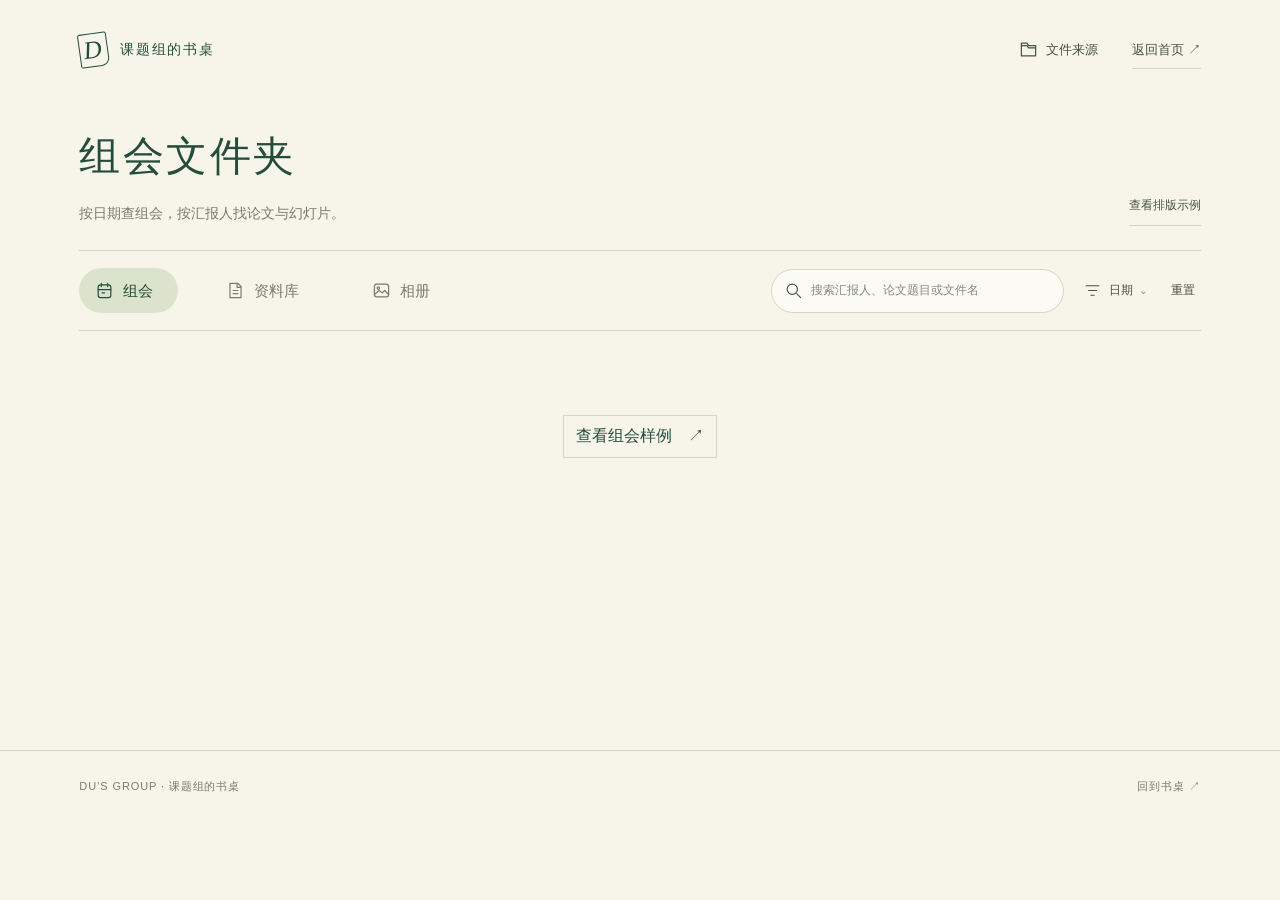
==== commit 1de36d7c: "design(archive): bring date folders and photo albums back to the group desk" ====
--- a/work/du-group-studio/archive.html
+++ b/work/du-group-studio/archive.html
@@ -3,7 +3,7 @@
   <head>
     <meta charset="utf-8" />
     <meta name="viewport" content="width=device-width,initial-scale=1" />
-    <meta name="theme-color" content="#0c1220" />
+    <meta name="theme-color" content="#f7f4e9" />
     <title>研究档案 · Du's Group</title>
     <link rel="stylesheet" href="archive.css" />
     <script defer src="archive-adapter.js"></script>
@@ -13,8 +13,7 @@
     <a class="skip" href="#archive">跳到档案</a>
     <header class="masthead">
       <a class="brand" href="index.html"
-        ><span class="brand-mark" aria-hidden="true">D<span>·</span></span
-        >Du's Group</a
+        ><span class="brand-mark" aria-hidden="true">D</span>课题组的书桌</a
       >
 
       <nav class="header-tools" aria-label="页面导航">
@@ -37,9 +36,9 @@
     <main id="archive">
       <section class="intro">
         <div>
-          <h1 id="collection-title">组会放映室</h1>
-          <p id="section-summary" class="sr-only">
-            按日期查组会，按汇报人找论文与幻灯片。
+          <h1 id="collection-title">组会文件夹</h1>
+          <p id="section-summary" class="section-summary">
+            把每一次讨论，留在随手可翻的地方。
           </p>
         </div>
         <div class="preview-control">
@@ -134,7 +133,7 @@
       </section>
     </main>
     <footer>
-      <span>DU'S GROUP</span>
+      <span>DU’S GROUP · 课题组的书桌</span><a href="index.html">回到书桌 ↗</a>
     </footer>
     <dialog id="archive-management" aria-labelledby="source-title">
       <div class="source-panel">
@@ -162,10 +161,6 @@
           文件仅在当前页面读取，不会上传；刷新页面后需重新选择。
         </p>
       </div>
-    </dialog>
-    <dialog id="diagram-dialog" aria-label="论文原图">
-      <form method="dialog"><button aria-label="关闭原图">×</button></form>
-      <img alt="" />
     </dialog>
     <dialog id="photo-viewer" aria-label="照片预览">
       <div class="photo-toolbar">
--- a/work/du-group-studio/archive.css
+++ b/work/du-group-studio/archive.css
@@ -1,29 +1,23 @@
 :root {
-  --paper: #0c1220;
-  --ink: #f1f4fc;
-  --body: #dce2f0;
-  --muted: #9caac4;
-  --line: #29344c;
-  --orange: #98f2d1;
-  --mint: #98f2d1;
-  --iris: #b6acff;
-  --panel: #151e31;
-  --raised: #1c2840;
-  color-scheme: dark;
+  --paper: #f7f4e9;
+  --ink: #254d3c;
+  --body: #465247;
+  --muted: #777d6f;
+  --line: #d6d6c4;
+  --orange: #b35c38;
+  --panel: #fcfaf3;
+  --mint: var(--ink);
+  color-scheme: light;
 }
 * {
   box-sizing: border-box;
 }
 body {
   margin: 0;
-  background:
-    radial-gradient(ellipse at 65% -10%, #26335a80, transparent 50%),
-    var(--paper);
+  background: var(--paper);
   color: var(--body);
   font:
-    16px/1.6 Inter,
-    "Segoe UI",
-    "Microsoft YaHei",
+    15px/1.8 "Microsoft YaHei",
     "PingFang SC",
     sans-serif;
 }
@@ -38,43 +32,52 @@
 .pick {
   cursor: pointer;
 }
+a {
+  color: inherit;
+  text-decoration: none;
+}
 button,
 a,
-.pick {
+input,
+select,
+summary {
   touch-action: manipulation;
+}
+button {
+  transition:
+    background 0.2s,
+    transform 0.2s,
+    color 0.2s;
+  border: 0;
+  background: none;
+}
+button:hover,
+a:hover {
+  color: var(--orange);
+}
+button:active {
+  transform: translateY(1px);
 }
 button:disabled {
   opacity: 0.4;
   cursor: default;
 }
-a {
-  color: var(--mint);
-  text-underline-offset: 4px;
-}
-a:focus-visible,
-button:focus-visible,
-input:focus-visible,
-select:focus-visible,
-summary:focus-visible,
-.pick:focus-visible {
-  outline: 3px solid var(--mint);
-  outline-offset: 4px;
-}
-button {
-  transition:
-    background 0.18s,
-    transform 0.18s,
-    border-color 0.18s;
+:is(a, button, input, select, summary, .pick):focus-visible {
+  outline: 2px solid var(--orange);
+  outline-offset: 5px;
 }
 svg {
-  width: 22px;
-  height: 22px;
+  width: 19px;
+  height: 19px;
   fill: none;
   stroke: currentColor;
-  stroke-width: 1.7;
+  stroke-width: 1.5;
   stroke-linecap: round;
   stroke-linejoin: round;
   flex-shrink: 0;
+}
+[hidden] {
+  display: none !important;
 }
 .sr-only,
 #folder {
@@ -91,8 +94,7 @@
   top: -100px;
   left: 20px;
   z-index: 20;
-  background: var(--mint);
-  color: #0c1220;
+  background: var(--paper);
   padding: 12px;
 }
 .skip:focus {
@@ -101,1506 +103,1281 @@
 header,
 main,
 footer {
-  width: min(1440px, 100%);
+  max-width: 1640px;
   margin: auto;
-  padding-inline: 48px;
+  padding-inline: 6.2vw;
 }
 .masthead {
-  height: 80px;
-  display: flex;
-  align-items: center;
-  gap: 28px;
-  border-bottom: 1px solid var(--line);
+  height: 100px;
+  display: flex;
+  align-items: center;
+  justify-content: space-between;
 }
 .brand {
   display: flex;
   align-items: center;
   gap: 12px;
-  font-size: 21px;
-  font-weight: 700;
-  letter-spacing: -0.6px;
-  color: var(--ink);
-  text-decoration: none;
+  font-size: 14px;
+  letter-spacing: 0.12em;
+  color: var(--ink);
 }
 .brand-mark {
-  width: 35px;
-  height: 35px;
-  border: 1px solid #536381;
-  border-radius: 11px;
+  width: 29px;
+  height: 34px;
+  border: 1px solid var(--ink);
+  border-radius: 2px 2px 8px 2px;
   display: grid;
   place-items: center;
-  font-size: 24px;
-  position: relative;
-}
-.brand-mark span {
-  position: absolute;
-  color: var(--mint);
-  right: 3px;
-  bottom: -2px;
-}
-.masthead-label {
-  font-size: 10px;
-  letter-spacing: 2.3px;
-  color: #8492ad;
+  font:
+    italic 25px Georgia,
+    serif;
+  transform: rotate(-8deg);
+  transition: transform 0.25s;
+}
+.brand:hover .brand-mark {
+  transform: rotate(7deg);
 }
 .header-tools {
-  margin-left: auto;
-  display: flex;
-  align-items: center;
-  gap: 24px;
+  display: flex;
+  align-items: center;
+  gap: 34px;
+  font-size: 13px;
 }
 .source-trigger {
   display: flex;
-  align-items: center;
-  gap: 9px;
-  border: 1px solid #3b4964;
-  background: #1a253b;
-  border-radius: 12px;
-  padding: 10px 14px;
-  font-size: 13px;
-}
-.source-trigger:hover {
-  background: #293958;
-  border-color: #7081a4;
+  gap: 8px;
+  align-items: center;
+  padding: 7px 0;
 }
 .home-link {
-  color: #c5cfe1;
-  text-decoration: none;
+  border-bottom: 1px solid var(--line);
+  padding: 7px 0;
+}
+.intro {
+  display: flex;
+  align-items: flex-end;
+  justify-content: space-between;
+  padding: 52px 0 45px;
+  gap: 30px;
+}
+.eyebrow {
+  font-size: 11px;
+  letter-spacing: 0.18em;
+  color: var(--muted);
+  margin: 0 0 16px;
+}
+h1 {
+  font-size: clamp(34px, 3.2vw, 48px);
+  line-height: 1.3;
+  font-weight: 400;
+  letter-spacing: 0.06em;
+  color: var(--ink);
+  margin: 0 0 18px;
+}
+.section-summary {
+  margin: 0;
   font-size: 14px;
-}
-.home-link span {
-  margin-left: 9px;
-  color: var(--mint);
-}
-.intro {
-  display: flex;
+  color: var(--muted);
+}
+.preview-control {
+  text-align: right;
+  font-size: 12px;
+}
+.preview-control button {
+  padding: 9px 0;
+  border-bottom: 1px solid var(--line);
+}
+#preview-status {
+  color: var(--orange);
+  margin: 6px 0 0;
+}
+.shelf {
+  min-height: 440px;
+}
+.browse-bar {
+  display: flex;
+  flex-wrap: wrap;
   align-items: center;
   justify-content: space-between;
   gap: 24px;
-  padding: 27px 0 25px;
-}
-.eyebrow {
-  font-size: 10px;
-  letter-spacing: 2.5px;
-  font-weight: 700;
-  color: var(--mint);
-  margin: 0 0 8px;
-}
-h1,
-h2,
-h3 {
-  color: var(--ink);
-  font-family: inherit;
-}
-h1 {
-  font-size: clamp(28px, 3.1vw, 43px);
-  letter-spacing: -1.7px;
-  font-weight: 650;
-  line-height: 1.2;
-  margin: 0 0 10px;
-}
-h1 > span {
-  color: var(--mint);
-}
-#section-summary {
-  margin: 0;
-  font-size: 14px;
-  color: var(--muted);
-}
-.preview-control {
-  text-align: right;
-}
-#preview-toggle {
-  padding: 10px 16px;
+  border-top: 1px solid var(--line);
+  border-bottom: 1px solid var(--line);
+  padding: 17px 0;
+}
+.tabs {
+  display: flex;
+  gap: 32px;
+}
+.tabs button {
+  display: flex;
+  align-items: center;
+  gap: 9px;
+  padding: 10px 0;
+  position: relative;
+  color: var(--muted);
+  font-size: 15px;
+}
+.tabs button[aria-pressed="true"] {
+  color: var(--ink);
+}
+.tabs button[aria-pressed="true"]:after {
+  content: "";
+  position: absolute;
+  left: 0;
+  right: 0;
+  bottom: -18px;
+  height: 2px;
+  background: var(--orange);
+}
+.tabs button span {
+  font-size: 11px;
+  opacity: 0.65;
+}
+.filters {
+  display: flex;
+  gap: 19px;
+  align-items: center;
+  font-size: 12px;
+}
+.search-field {
+  display: flex;
+  align-items: center;
+  gap: 8px;
+}
+.search-field input {
+  width: 240px;
+  padding: 7px 0;
+  border: 0;
   background: transparent;
-  border: 1px solid #465271;
-  border-radius: 24px;
-  font-size: 13px;
-}
-#preview-toggle span {
-  color: var(--iris);
-  margin-left: 12px;
-}
-#preview-toggle:hover,
-#preview-toggle[aria-pressed="true"] {
-  background: #2c2c50;
-  border-color: var(--iris);
-}
-#preview-status {
-  font-size: 11px;
-  color: var(--iris);
-  margin: 7px 0 0;
-}
-.browse-bar {
-  display: flex;
-  align-items: center;
-  gap: 20px;
-}
-.tabs {
-  display: flex;
-  align-items: center;
-  gap: 4px;
-  padding: 5px;
-  background: #1b2437;
-  border: 1px solid #2d3850;
-  border-radius: 16px;
-  flex-shrink: 0;
-}
-.tabs button {
-  display: flex;
-  align-items: center;
-  justify-content: center;
-  gap: 8px;
-  min-height: 44px;
-  padding: 8px 17px;
+  outline-offset: 3px;
+}
+.search-field input::placeholder {
+  color: #85897c;
+}
+.filters select {
+  max-width: 130px;
+  background: transparent;
   border: 0;
-  border-radius: 11px;
-  background: transparent;
-  color: #a9b5ce;
-  font-size: 14px;
-  white-space: nowrap;
-}
-.tabs button svg {
-  width: 19px;
-  height: 19px;
-}
-.tabs button[aria-pressed="true"] {
-  background: #b8adff;
-  color: #16152c;
-  box-shadow: 0 4px 16px #0003;
-}
-.tabs button:hover {
-  background: #323c58;
-  color: white;
-}
-.tabs button[aria-pressed="true"]:hover {
-  background: #c7bfff;
-  color: #16152c;
-}
-.tabs span {
-  font-size: 11px;
-  opacity: 0.7;
-}
-.tabs span:empty {
-  display: none;
-}
-.filters {
-  display: flex;
-  gap: 10px;
-  align-items: center;
-  min-width: 0;
-  flex: 1;
-}
-.search-field {
-  display: flex;
-  align-items: center;
-  gap: 11px;
-  border: 1px solid #35415c;
-  border-radius: 15px;
-  background: #141e31;
-  min-height: 54px;
-  padding: 0 15px;
-  flex: 1;
-  min-width: 140px;
-  color: #9baac6;
-  transition:
-    box-shadow 0.2s,
-    border-color 0.2s;
-}
-.search-field:focus-within {
-  border-color: var(--iris);
-  box-shadow: 0 0 0 3px #b6acff15;
-}
-.search-field input {
-  width: 100%;
-  min-width: 0;
-  border: 0;
-  outline: 0;
-  background: none;
-  font-size: 14px;
-}
-.search-field input:focus-visible {
-  outline: 0;
-}
-.search-field input::placeholder {
-  color: #8b9ab6;
 }
 .date-filters {
   position: relative;
 }
-.date-filters summary {
+summary {
   list-style: none;
-  display: flex;
-  gap: 9px;
-  align-items: center;
-  border: 1px solid #35415c;
-  min-height: 54px;
-  padding: 0 14px;
-  border-radius: 15px;
-  background: #1a253b;
-  font-size: 14px;
-  white-space: nowrap;
-}
-.date-filters summary::-webkit-details-marker {
+}
+summary::-webkit-details-marker {
   display: none;
 }
-.date-filters[open] summary {
-  border-color: var(--iris);
-  color: var(--iris);
+.date-filters > summary {
+  display: flex;
+  align-items: center;
+  gap: 7px;
 }
 .date-panel {
   position: absolute;
   right: 0;
-  top: calc(100% + 12px);
-  z-index: 8;
-  width: 355px;
-  border: 1px solid #485475;
+  top: 38px;
+  z-index: 5;
+  width: 340px;
   padding: 22px;
-  border-radius: 20px;
-  background: #1a2439;
-  box-shadow: 0 24px 65px #0009;
-}
-.date-panel-title {
-  font-size: 18px;
-  font-weight: 600;
-  margin-bottom: 16px;
+  background: var(--panel);
+  border: 1px solid var(--line);
+  box-shadow: 0 15px 35px #254d3c12;
+}
+.date-reel {
+  display: flex;
+  gap: 8px;
+  overflow: auto;
+  padding-bottom: 12px;
+}
+.date-reel button {
+  min-width: 60px;
+  border: 1px solid var(--line);
+  padding: 7px;
+}
+.date-reel small,
+.date-reel strong {
+  display: block;
+}
+.date-reel strong {
+  font:
+    26px Georgia,
+    serif;
+}
+.date-reel button[aria-pressed="true"] {
+  background: var(--ink);
+  color: var(--paper);
 }
 .quick-dates {
   display: flex;
-  gap: 7px;
-  margin-bottom: 20px;
-}
-.quick-dates button {
-  border: 1px solid #465372;
-  border-radius: 20px;
-  background: #26334e;
-  padding: 6px 10px;
-  font-size: 12px;
-}
-.quick-dates button:hover {
-  background: var(--iris);
-  color: #17172c;
+  justify-content: space-between;
+  gap: 8px;
+  margin: 10px 0 18px;
+}
+.custom-range {
+  border-top: 1px solid var(--line);
+  padding-top: 12px;
 }
 .date-fields {
   display: grid;
-  grid-template-columns: 1fr 1fr;
-  gap: 13px;
+  gap: 10px;
+  padding-top: 12px;
 }
 .date-fields label {
   display: flex;
-  flex-direction: column;
-  gap: 7px;
-  color: #afbdd5;
-  font-size: 12px;
-}
-.date-fields label:first-child {
-  grid-column: 1/-1;
+  justify-content: space-between;
+  align-items: center;
 }
 .date-fields input,
-.date-fields select,
-#category {
-  width: 100%;
-  min-width: 0;
-  min-height: 42px;
-  padding: 8px 10px;
-  background: #101a2c;
-  border: 1px solid #41506e;
-  border-radius: 9px;
-}
-#category {
-  width: 130px;
-  min-height: 54px;
-  border-radius: 15px;
-  font-size: 13px;
-}
-#reset {
-  border: 0;
-  background: none;
-  color: #a8b6d0;
-  padding: 10px 3px;
-  font-size: 12px;
-  white-space: nowrap;
-}
-#reset:hover {
-  color: var(--mint);
+.date-fields select {
+  background: var(--paper);
+  border: 1px solid var(--line);
+  padding: 4px;
 }
 .result-status {
   font-size: 12px;
-  letter-spacing: 0.2px;
-  color: #95a4c0;
-  margin: 15px 0 14px;
-}
-.result-status:empty {
-  display: none;
-}
-.record {
-  padding: 28px 0;
+  color: var(--muted);
+  margin: 25px 0 30px;
+}
+.meeting-year h2 {
+  font:
+    italic 30px Georgia,
+    serif;
+  color: var(--ink);
+  font-weight: 400;
+  margin: 36px 0 20px;
+}
+.meeting-month {
+  margin: 0 0 30px;
+}
+.meeting-month > h3 {
+  font-size: 12px;
+  font-weight: 400;
+  color: var(--muted);
+  letter-spacing: 0.1em;
+  margin: 0 0 13px;
+}
+.meeting-folder {
+  border-bottom: 1px solid var(--line);
+  background: linear-gradient(110deg, #fffdf770, transparent);
+  transition: background 0.2s;
+}
+.meeting-folder:hover {
+  background-color: #eeefdf;
+}
+.meeting-summary {
+  display: flex;
+  align-items: center;
+  gap: 22px;
+  padding: 25px 24px;
+  position: relative;
+}
+.meeting-summary:after {
+  content: "＋";
+  margin-left: auto;
+  color: var(--muted);
+  font-size: 19px;
+}
+.meeting-folder[open] > .meeting-summary:after {
+  content: "−";
+}
+.folder-icon {
+  font-size: 25px;
+  color: #b19b66;
+  min-width: 30px;
+}
+.meeting-date {
+  font:
+    19px Georgia,
+    serif;
+  color: var(--ink);
+  min-width: 105px;
+}
+.meeting-title {
+  font-size: 17px;
+  color: var(--ink);
+}
+.meeting-count {
+  font-size: 12px;
+  color: var(--muted);
+  margin-left: auto;
+}
+.meeting-talks {
+  padding: 0 30px 18px 82px;
+}
+.talk {
+  padding: 21px 0;
+  border-top: 1px solid var(--line);
+}
+.presenter {
+  font-size: 12px;
+  color: var(--orange);
+  margin: 0 0 7px;
+}
+.talk h3 {
+  font-size: 17px;
+  font-weight: 400;
+  line-height: 1.65;
+  color: var(--ink);
+  margin: 0 0 15px;
+  max-width: 850px;
+}
+.talk-assets {
+  display: flex;
+  flex-wrap: wrap;
+  gap: 12px 28px;
+}
+.asset-row {
+  display: flex;
+  align-items: baseline;
+  gap: 12px;
+  font-size: 13px;
+}
+.asset-row strong {
+  font-size: 11px;
+  font-weight: 400;
+  color: var(--muted);
+}
+.asset-row a {
+  border-bottom: 1px solid #aeb9a5;
+}
+.missing,
+.demo-asset {
+  font-size: 12px;
+  color: var(--muted);
+}
+.category-heading {
+  font-size: 22px;
+  color: var(--ink);
+  font-weight: 400;
+  margin: 38px 0 15px;
+}
+.resource-row {
+  display: flex;
+  align-items: center;
+  gap: 20px;
+  padding: 22px 4px;
+  border-bottom: 1px solid var(--line);
+}
+.file-kind {
+  font:
+    11px Georgia,
+    serif;
+  border: 1px solid #c1c8b5;
+  color: var(--ink);
+  padding: 5px 7px;
+  min-width: 40px;
+  text-align: center;
+}
+.resource-title {
+  flex: 1;
+  font-size: 16px;
+  color: var(--ink);
+}
+.resource-row > a:last-child {
+  font-size: 13px;
+  border-bottom: 1px solid var(--line);
+}
+.albums > .record {
   display: grid;
   grid-template-columns: 110px minmax(0, 1fr);
-  gap: 28px;
-  border-top: 1px solid var(--line);
+  gap: 25px;
+  padding: 30px 0 55px;
 }
 .date {
-  color: var(--iris);
-  display: flex;
-  flex-direction: column;
-  line-height: 1.2;
+  display: block;
+  color: var(--muted);
+  padding-top: 3px;
 }
 .date-month {
+  display: block;
+  font-size: 11px;
+  letter-spacing: 0.06em;
+}
+.date-day {
+  display: block;
+  font:
+    italic 42px Georgia,
+    serif;
+  color: var(--ink);
+  line-height: 1.3;
+}
+.record-content > h2 {
+  font-size: 24px;
+  color: var(--ink);
+  font-weight: 400;
+  margin: 0 0 4px;
+}
+.record-meta {
   font-size: 12px;
-  letter-spacing: 1px;
-}
-.date-day {
-  font-size: 55px;
-  font-weight: 300;
-  letter-spacing: -3px;
-}
-.record h2 {
-  font-size: 28px;
-  line-height: 1.3;
-  margin: 0 0 8px;
-}
-.record-meta {
-  color: var(--muted);
-  font-size: 13px;
-  margin: 0 0 22px;
-}
-.record-content {
-  min-width: 0;
-}
-.talk {
-  border-top: 1px solid var(--line);
-  padding: 22px 0;
-}
-.presenter {
-  font-size: 14px;
-  color: var(--mint);
-  margin: 0 0 7px;
-}
-.talk h3 {
-  font-size: 24px;
-  line-height: 1.4;
-  margin: 0 0 15px;
-}
-.asset-row {
-  display: flex;
-  gap: 18px;
-  align-items: baseline;
-  margin: 8px 0;
-  overflow-wrap: anywhere;
-}
-.asset-row strong {
-  color: var(--muted);
-  font-size: 12px;
-  font-weight: 400;
-  min-width: 40px;
-}
-.asset-row a,
-.demo-asset {
-  font-size: 14px;
-}
-.demo-asset {
-  color: #c5cbe0;
-}
-.missing {
-  color: var(--muted);
-  font-size: 12px;
-}
-.category-heading {
-  font-size: 23px;
-  margin: 26px 0 14px;
-}
-.resources .record {
-  grid-template-columns: 48px minmax(0, 1fr);
-  gap: 18px;
-  background: #141f32;
-  border: 1px solid #2a3852;
-  border-radius: 14px;
-  padding: 20px 22px;
-  margin: 9px 0;
-}
-.resources .record a {
-  text-decoration: none;
-  font-size: 17px;
-}
-.resources .record:hover {
-  border-color: #64628e;
-}
-.file-kind {
-  font-size: 11px;
-  letter-spacing: 1px;
-  color: var(--iris);
-  padding: 5px 0;
-}
-.albums .record {
-  grid-template-columns: minmax(160px, 0.65fr) minmax(0, 2fr);
-  gap: 30px;
-}
-.albums .record-content {
-  display: contents;
-}
-.albums .date {
-  grid-column: 1;
-  grid-row: 1;
-  flex-direction: row;
-  align-items: baseline;
-  gap: 8px;
-}
-.albums .date-day {
-  font-size: 21px;
-  letter-spacing: 0;
-}
-.albums .record h2 {
-  grid-column: 1;
-  grid-row: 2;
-  font-size: 30px;
-}
-.albums .record-meta {
-  grid-column: 1;
-  grid-row: 3;
-}
-.albums .gallery {
-  grid-column: 2;
-  grid-row: 1/4;
+  color: var(--muted);
+  margin: 0 0 30px;
 }
 .gallery {
   display: grid;
-  grid-template-columns: 1.8fr 1fr;
-  gap: 16px;
+  grid-template-columns: repeat(3, minmax(0, 1fr));
+  gap: 32px;
+  padding: 8px 8px 20px;
 }
 .photo {
-  border: 0;
-  background: none;
-  padding: 0;
+  background: #fffef9;
+  padding: 10px 10px 12px;
+  box-shadow:
+    0 5px 14px #30412a12,
+    0 1px 2px #30412a19;
+  transform: rotate(-2deg);
+  transition:
+    transform 0.25s,
+    box-shadow 0.25s;
   text-align: left;
   min-width: 0;
 }
-.photo:first-child {
-  grid-row: span 2;
-}
-.photo:only-child {
-  grid-column: 1/-1;
+.photo:nth-child(2) {
+  transform: rotate(2deg) translateY(14px);
+}
+.photo:nth-child(3) {
+  transform: rotate(-1deg) translateY(-7px);
+}
+.photo:nth-child(4) {
+  transform: rotate(2deg);
+  grid-column: 2;
+}
+.photo:hover,
+.photo:focus-visible {
+  transform: translateY(-5px) rotate(0);
+  box-shadow: 0 12px 24px #30412a20;
 }
 .photo img {
   display: block;
   width: 100%;
-  aspect-ratio: 1.7;
+  aspect-ratio: 4/3;
   object-fit: cover;
-  border-radius: 14px;
-  background: #22344d;
-  transition:
-    filter 0.2s,
-    transform 0.2s;
-}
-.photo:first-child img {
-  aspect-ratio: 1.3;
-  max-height: 420px;
+  filter: saturate(0.85);
 }
 .photo span {
   display: block;
-  color: var(--muted);
+  font-size: 11px;
+  color: var(--muted);
+  white-space: nowrap;
+  overflow: hidden;
+  text-overflow: ellipsis;
+  padding-top: 10px;
+}
+.empty {
+  text-align: center;
+  padding: 55px 20px 75px;
+  color: var(--muted);
+}
+.empty svg {
+  width: 90px;
+  height: 70px;
+  stroke: #8a9b74;
+  stroke-width: 1;
+}
+.empty h2 {
+  color: var(--ink);
+  font-size: 23px;
+  font-weight: 400;
+  margin: 13px 0 10px;
+}
+.empty p {
+  font-size: 13px;
+  max-width: 400px;
+  margin: 0 auto 20px;
+}
+.empty button {
+  padding: 10px 18px;
+  border: 1px solid var(--line);
+  color: var(--ink);
+}
+#issues {
   font-size: 12px;
-  margin: 7px 0;
-  overflow-wrap: anywhere;
-}
-.photo:hover img {
-  filter: brightness(1.12);
-  transform: translateY(-2px);
-}
-.empty {
-  border: 1px dashed #3b4966;
-  border-radius: 24px;
-  padding: 45px;
-  min-height: 250px;
-  background: linear-gradient(110deg, #19233a, #101929);
-}
-.empty h2 {
-  font-size: 29px;
-  letter-spacing: -0.7px;
-  margin: 0 0 12px;
-}
-.empty p {
-  color: #b2bfd7;
-  max-width: 650px;
-  font-size: 15px;
-}
-.empty pre {
-  font:
-    13px/1.8 Consolas,
-    monospace;
-  color: #91a4c5;
-  overflow: auto;
-}
-.empty .eyebrow {
-  color: var(--mint);
-}
-#issues {
-  margin-top: 20px;
+  margin: 30px 0;
+  color: var(--muted);
+}
+footer {
+  display: flex;
+  justify-content: space-between;
+  border-top: 1px solid var(--line);
+  margin-top: 60px;
+  padding-top: 26px;
+  padding-bottom: 30px;
+  font-size: 11px;
+  letter-spacing: 0.08em;
+  color: var(--muted);
+}
+dialog {
   border: 1px solid var(--line);
-  padding: 15px;
-  border-radius: 12px;
-  font-size: 13px;
-}
-footer {
-  display: flex;
-  justify-content: space-between;
-  padding-top: 24px;
-  padding-bottom: 28px;
-  margin-top: 38px;
-  font-size: 10px;
-  letter-spacing: 1.6px;
-  color: #7687a6;
-}
-footer span:last-child {
-  letter-spacing: 0.3px;
-}
-dialog {
-  background: #172238;
+  background: var(--paper);
   color: var(--body);
-  border: 1px solid #46536f;
-  border-radius: 25px;
-  padding: 26px;
-  max-height: 94dvh;
-  width: min(1100px, 94vw);
+  padding: 0;
+  box-shadow: 0 20px 80px #254d3c24;
 }
 dialog::backdrop {
-  background: #030712bf;
-  backdrop-filter: blur(9px);
+  background: #263c2f55;
+  backdrop-filter: blur(8px);
 }
 #archive-management {
-  width: min(460px, 92vw);
-  padding: 35px;
-  box-shadow: 0 30px 100px #0008;
+  width: min(480px, calc(100% - 40px));
 }
 .source-panel {
-  position: relative;
+  padding: 40px;
 }
 .source-panel form {
   position: absolute;
-  right: -12px;
-  top: -17px;
+  right: 15px;
+  top: 10px;
 }
 .close-source {
-  border: 0;
-  border-radius: 50%;
-  width: 34px;
-  height: 34px;
-  background: #293752;
-  color: #becbe2;
   font-size: 24px;
-  line-height: 1;
 }
 .source-symbol {
-  display: grid;
-  place-items: center;
-  width: 65px;
-  height: 65px;
-  margin-bottom: 26px;
-  border: 1px solid #626186;
-  border-radius: 22px;
-  background: linear-gradient(135deg, #404372, #222f4a);
-  color: var(--mint);
-  font-size: 38px;
+  font:
+    italic 36px Georgia,
+    serif;
+  color: var(--orange);
 }
 .source-panel h2 {
-  font-size: 29px;
-  margin: 0 0 12px;
-  letter-spacing: -0.8px;
-}
-.source-context {
-  font-size: 14px;
-  line-height: 1.8;
-  color: #b2bfd8;
-  margin: 0 0 25px;
+  font-size: 25px;
+  color: var(--ink);
+  font-weight: 400;
+  margin: 14px 0 27px;
 }
 .folder {
   display: flex;
-  gap: 10px;
-  align-items: center;
-}
-.pick,
+  gap: 15px;
+  align-items: center;
+}
+.pick {
+  padding: 10px 18px;
+  background: var(--ink);
+  color: var(--paper);
+  font-size: 13px;
+}
 .refresh {
-  border: 1px solid var(--mint);
-  border-radius: 12px;
-  padding: 12px 19px;
-  background: var(--mint);
-  color: #102520;
-  font-size: 14px;
-  font-weight: 600;
-}
-.pick span {
-  margin-left: 35px;
-}
-.pick:hover {
-  background: #bdffe7;
-}
-.refresh {
-  background: transparent;
-  color: var(--mint);
-  font-weight: 400;
-  padding-inline: 15px;
-}
-.folder:has(#folder:focus-visible) .pick {
-  outline: 3px solid var(--iris);
-  outline-offset: 4px;
-}
+  font-size: 13px;
+}
+.privacy,
 #library-status {
-  font-size: 13px;
-  color: #aebed9;
-  margin: 17px 0;
+  font-size: 12px;
+  color: var(--muted);
+  margin-top: 20px;
 }
 .privacy {
-  border-top: 1px solid #35415b;
-  padding-top: 17px;
+  line-height: 1.9;
+}
+#photo-viewer {
+  width: min(1200px, calc(100vw - 50px));
+  max-height: 94vh;
+  padding: 20px 25px 14px;
+  overflow: auto;
+}
+.photo-toolbar {
+  display: flex;
+  align-items: center;
+  gap: 15px;
   font-size: 12px;
-  line-height: 1.8;
-  color: #92a3c1;
-  margin: 0;
-}
-.photo-toolbar {
-  display: flex;
-  gap: 10px;
-  align-items: center;
+  margin-bottom: 18px;
 }
 .photo-toolbar p {
   flex: 1;
-  overflow-wrap: anywhere;
-  font-size: 14px;
-}
-.photo-toolbar button {
-  border: 1px solid #4b5d7d;
-  background: #273751;
-  border-radius: 9px;
-  padding: 8px 12px;
-  white-space: nowrap;
-  font-size: 13px;
+  text-align: center;
+  margin: 0;
+  color: var(--muted);
 }
 #full-photo {
   display: block;
   max-width: 100%;
-  max-height: 64vh;
+  max-height: 65vh;
   object-fit: contain;
   margin: auto;
-  border-radius: 10px;
+}
+.filmstrip {
+  display: flex;
+  gap: 10px;
+  overflow: auto;
+  margin: 22px auto 0;
+  padding: 7px 4px;
+  max-width: 700px;
+}
+.filmstrip button {
+  flex: 0 0 76px;
+  padding: 4px;
+  background: #fffdf6;
+  opacity: 0.6;
+  border: 1px solid transparent;
+}
+.filmstrip button[aria-pressed="true"] {
+  opacity: 1;
+  border-color: var(--orange);
+}
+.filmstrip button:hover {
+  opacity: 1;
+}
+.filmstrip img {
+  display: block;
+  width: 100%;
+  height: 52px;
+  object-fit: cover;
 }
 .photo-help {
   text-align: center;
-  font-size: 12px;
-  color: var(--muted);
-}
-.filmstrip {
-  display: flex;
-  gap: 8px;
-  justify-content: center;
-  margin: 15px 0;
-}
-.filmstrip button {
-  width: 60px;
-  height: 44px;
-  padding: 2px;
-  border: 2px solid transparent;
-  border-radius: 7px;
-  background: #2d3e5c;
-  opacity: 0.6;
-}
-.filmstrip img {
-  width: 100%;
-  height: 100%;
-  object-fit: cover;
-  border-radius: 3px;
-}
-.filmstrip button[aria-pressed="true"] {
-  border-color: var(--mint);
-  opacity: 1;
-}
-.filmstrip button:hover {
-  opacity: 1;
-  transform: translateY(-3px);
-}
-[hidden] {
-  display: none !important;
-}
-@media (min-width: 1450px) {
-  .intro {
-    padding-block: 36px;
-  }
+  font-size: 10px;
+  color: var(--muted);
+  margin: 10px 0 0;
+}
+@media (min-width: 1500px) {
+  .gallery {
+    gap: 45px;
+  }
+  .photo {
+    padding: 13px 13px 16px;
+  }
+}
+@media (max-width: 1000px) {
   .browse-bar {
-    gap: 32px;
-  }
-}
-@media (max-width: 1100px) {
+    gap: 12px;
+  }
+  .filters {
+    width: 100%;
+    justify-content: flex-end;
+    padding-top: 10px;
+    border-top: 1px solid var(--line);
+  }
+  .tabs button[aria-pressed="true"]:after {
+    bottom: -12px;
+  }
+  .gallery {
+    gap: 22px;
+    grid-template-columns: repeat(2, minmax(0, 1fr));
+  }
+  .photo:nth-child(4) {
+    grid-column: auto;
+  }
+  .meeting-summary {
+    gap: 15px;
+    padding-inline: 10px;
+  }
+  .meeting-talks {
+    padding-left: 55px;
+  }
+  .tabs {
+    gap: 27px;
+  }
+}
+@media (max-width: 600px) {
   header,
   main,
   footer {
-    padding-inline: 28px;
-  }
-  .browse-bar {
-    flex-wrap: wrap;
+    padding-inline: 7vw;
+  }
+  .masthead {
+    height: 83px;
+  }
+  .brand {
+    font-size: 12px;
+    gap: 8px;
+  }
+  .brand-mark {
+    width: 24px;
+    height: 28px;
+    font-size: 22px;
+  }
+  .header-tools {
     gap: 16px;
-  }
-  .filters {
-    flex-basis: 100%;
-  }
-  .intro {
-    padding-block: 24px;
-  }
-  .masthead-label {
-    display: none;
-  }
-  .tabs {
-    width: auto;
-  }
-  .search-field {
-    min-height: 50px;
-  }
-  .date-filters summary {
-    min-height: 50px;
-  }
-  .result-status {
-    margin-top: 13px;
-  }
-}
-@media (max-width: 650px) {
-  header,
-  main,
-  footer {
-    padding-inline: 18px;
-  }
-  .masthead {
-    height: 70px;
-  }
-  .brand {
-    font-size: 18px;
-    gap: 9px;
-  }
-  .brand-mark {
-    width: 31px;
-    height: 31px;
-    font-size: 22px;
-  }
-  .header-tools {
-    gap: 14px;
-  }
-  .source-trigger {
-    padding: 8px;
-    border-radius: 10px;
+    font-size: 11px;
   }
   .source-trigger span {
     display: none;
   }
-  .home-link {
-    font-size: 12px;
-  }
-  .home-link span {
-    margin-left: 3px;
-  }
   .intro {
+    padding: 40px 0 30px;
     align-items: flex-start;
-    padding: 25px 0 20px;
-    gap: 10px;
-  }
-  h1 {
-    font-size: 28px;
-    letter-spacing: -1.1px;
   }
   .eyebrow {
     font-size: 9px;
-    letter-spacing: 1.7px;
-  }
-  #section-summary {
+    letter-spacing: 0.1em;
+  }
+  h1 {
+    font-size: 32px;
+    margin-bottom: 12px;
+  }
+  .section-summary {
     font-size: 12px;
-    max-width: 235px;
-  }
-  #preview-toggle {
-    padding: 7px 9px;
+    max-width: 230px;
+  }
+  .preview-control {
     font-size: 11px;
     white-space: nowrap;
-  }
-  #preview-toggle span {
-    margin-left: 3px;
-  }
-  #preview-status {
-    max-width: 85px;
-    font-size: 10px;
+    padding-top: 34px;
   }
   .tabs {
     width: 100%;
     justify-content: space-between;
+    gap: 12px;
   }
   .tabs button {
+    font-size: 14px;
+    gap: 6px;
+  }
+  .filters {
+    gap: 12px;
+    flex-wrap: wrap;
+  }
+  .search-field {
     flex: 1;
-    padding: 8px 12px;
-    font-size: 13px;
-  }
-  .filters {
+  }
+  .search-field input {
+    width: 100%;
+    min-width: 150px;
+    font-size: 11px;
+  }
+  .search-field svg {
+    width: 16px;
+  }
+  .filters #reset {
+    padding: 0;
+  }
+  .result-status {
+    margin: 22px 0;
+    font-size: 11px;
+  }
+  .meeting-summary {
+    gap: 10px;
+    flex-wrap: wrap;
+    padding: 20px 3px;
+  }
+  .folder-icon {
+    min-width: 24px;
+    font-size: 22px;
+  }
+  .meeting-date {
+    font-size: 16px;
+    min-width: 86px;
+  }
+  .meeting-title {
+    font-size: 14px;
+    flex: 1;
+    min-width: 110px;
+  }
+  .meeting-count {
+    font-size: 10px;
+  }
+  .meeting-talks {
+    padding-left: 8px;
+    padding-right: 8px;
+  }
+  .talk h3 {
+    font-size: 15px;
+  }
+  .talk-assets {
     gap: 8px;
+  }
+  .asset-row {
+    width: 100%;
+    font-size: 12px;
+  }
+  .resource-row {
+    gap: 12px;
     flex-wrap: wrap;
   }
-  .search-field {
-    flex-basis: 100%;
-    min-height: 51px;
-  }
-  .search-field input {
+  .resource-title {
     font-size: 14px;
   }
-  .date-filters summary {
-    min-height: 43px;
-    font-size: 13px;
+  .albums > .record {
+    grid-template-columns: 1fr;
+    gap: 12px;
+    padding-top: 15px;
+  }
+  .date {
+    display: flex;
+    align-items: center;
+    gap: 10px;
+  }
+  .date-day {
+    font-size: 24px;
+  }
+  .record-content > h2 {
+    font-size: 22px;
+  }
+  .gallery {
+    gap: 23px 15px;
+    padding-inline: 3px;
+  }
+  .photo {
+    padding: 6px 6px 10px;
+  }
+  .photo span {
+    font-size: 9px;
+    padding-top: 7px;
+  }
+  .empty {
+    padding: 40px 10px;
+  }
+  .empty h2 {
+    font-size: 21px;
   }
   .date-panel {
-    left: 0;
-    right: auto;
-    width: min(355px, calc(100vw - 36px));
-  }
-  #category {
-    min-height: 43px;
-  }
-  .result-status {
-    font-size: 11px;
-    margin-block: 12px;
-  }
-  .record {
-    grid-template-columns: 65px minmax(0, 1fr);
-    gap: 16px;
-    padding: 22px 0;
-  }
-  .date-day {
-    font-size: 43px;
-  }
-  .date-month {
+    width: min(320px, 85vw);
+  }
+  footer {
+    margin-top: 30px;
+    font-size: 9px;
+  }
+  #photo-viewer {
+    width: calc(100vw - 20px);
+    padding: 14px 10px;
+  }
+  .photo-toolbar {
+    gap: 8px;
     font-size: 10px;
-  }
-  .record h2 {
-    font-size: 23px;
-  }
-  .talk h3 {
-    font-size: 21px;
-  }
-  .asset-row {
-    flex-wrap: wrap;
-    gap: 10px;
-  }
-  .albums .record {
-    display: block;
-  }
-  .albums .date {
-    margin-bottom: 8px;
-  }
-  .albums .record h2 {
-    font-size: 26px;
-  }
-  .albums .gallery {
-    margin-top: 18px;
-  }
-  .gallery {
-    gap: 10px;
-    grid-template-columns: 1fr 1fr;
-  }
-  .photo:first-child {
-    grid-column: 1/-1;
-    grid-row: auto;
-  }
-  .photo:first-child img {
-    aspect-ratio: 1.6;
-  }
-  .photo img {
-    border-radius: 10px;
-  }
-  .empty {
-    padding: 26px;
-    min-height: 220px;
-  }
-  .empty h2 {
-    font-size: 25px;
-  }
-  .empty p {
-    font-size: 13px;
-  }
-  .empty pre {
-    font-size: 11px;
-  }
-  .photo-toolbar {
     flex-wrap: wrap;
   }
   .photo-toolbar p {
     order: -1;
-    flex-basis: 100%;
-    margin: 0 0 8px;
-  }
-  .photo-toolbar button {
-    font-size: 11px;
-    padding: 6px 9px;
-  }
-  dialog {
-    padding: 15px;
-  }
-  .filmstrip button {
-    width: 38px;
-    height: 30px;
-  }
-  footer {
-    margin-top: 20px;
-    padding-block: 22px;
-    font-size: 9px;
-  }
-  #archive-management {
+    flex: 0 0 100%;
+    margin-bottom: 6px;
+  }
+  #full-photo {
+    max-height: 60vh;
+  }
+  .source-panel {
     padding: 30px;
+  }
+  .resource-row > a:last-child {
+    margin-left: auto;
   }
 }
 @media (prefers-reduced-motion: reduce) {
   *,
-  *::before,
-  *::after {
+  *:before,
+  *:after {
+    scroll-behavior: auto !important;
     transition: none !important;
-    animation: none !important;
-    scroll-behavior: auto !important;
   }
 }
 
-.screening-room {
-  display: flex;
-  flex-direction: column;
-  gap: 24px;
-  width: 100%;
-}
-.paper-stage {
-  background: #111a30;
-  color: #f5f8ff;
-  border-radius: 28px;
-  overflow: hidden;
-  outline-offset: 6px;
-  box-shadow: 0 24px 80px #080e2133;
-}
-.stage-toolbar {
-  display: flex;
-  align-items: center;
-  flex-wrap: wrap;
-  gap: 18px;
-  padding: 25px 32px;
-}
-.stage-label {
-  font-size: 20px;
-  font-weight: 800;
-  letter-spacing: 0.08em;
-}
-.stage-date {
-  color: #b5c1df;
+.intro {
+  padding-block: 30px 24px;
+}
+.tabs button {
+  padding: 9px 16px;
+  border-radius: 26px;
+  transition:
+    background 0.22s,
+    color 0.22s,
+    transform 0.18s;
+}
+.tabs button[aria-pressed="true"] {
+  background: #dce3cc;
+  color: #234e39;
+}
+.tabs button[aria-pressed="true"]:after {
+  display: none;
+}
+.tabs button:hover {
+  background: #e7e9d8;
+}
+.search-field {
+  background: #fdfbf5;
+  border: 1px solid var(--line);
+  border-radius: 22px;
+  padding: 3px 12px;
+}
+.search-field:focus-within {
+  outline: 2px solid #82957e;
+  outline-offset: 1px;
+}
+.search-field input {
+  border: none;
+  background: transparent;
+}
+.chronology {
+  display: grid;
+  grid-template-columns: 116px minmax(0, 1fr);
+  gap: 26px;
+  padding-top: 38px;
+}
+.month-stamp {
+  margin: 0;
+  font:
+    italic 20px Georgia,
+    serif;
+  color: var(--ink);
+  line-height: 1.05;
+}
+.month-stamp small {
+  display: block;
+  font:
+    15px Georgia,
+    serif;
+  letter-spacing: 0.13em;
+  color: var(--muted);
+}
+.month-stamp strong {
+  font:
+    italic clamp(40px, 4vw, 64px) Georgia,
+    serif;
+}
+.month-stamp span {
   font-size: 15px;
-  font-variant-numeric: tabular-nums;
-}
-.presenter-tabs {
-  display: flex;
-  gap: 8px;
-  margin-left: auto;
-}
-.paper-stage .presenter-tab {
-  border: 1px solid #64708a;
-  background: transparent;
-  color: #e5ebff;
-  padding: 9px 19px;
-  border-radius: 99px;
-  font-size: 16px;
-  cursor: pointer;
-}
-.paper-stage .presenter-tab[aria-pressed="true"] {
-  background: #baf7d8;
-  border-color: #baf7d8;
-  color: #102839;
-}
-.paper-frame {
-  display: grid;
-  grid-template-columns: 1.08fr 1fr;
-  min-height: 490px;
-  background: #18264a;
-}
-.paper-poster {
+  margin-left: 4px;
+}
+.month-folders {
+  min-width: 0;
+}
+.meeting-folder {
   position: relative;
-  min-height: 490px;
-  display: flex;
-  align-items: center;
-  justify-content: center;
-  overflow: hidden;
-  background: #254bff;
-  padding: 34px;
-}
-.paper-cover {
-  display: block;
-  width: 100%;
-  height: 100%;
-  max-height: 480px;
-  object-fit: contain;
-  filter: drop-shadow(0 15px 20px #050a2333);
-  animation: paper-arrive 0.45s ease both;
-}
-.poster-number {
-  position: absolute;
-  bottom: 18px;
-  left: 24px;
-  font-size: 15px;
-  color: #dce6ff;
-  font-weight: 700;
-  z-index: 1;
-}
-.abstract-poster {
-  background:
-    radial-gradient(ellipse at 70% 25%, #baf7d8 0 9%, transparent 9.2%),
-    repeating-radial-gradient(
-      ellipse at 35% 68%,
-      transparent 0 22px,
-      #8aa4ff70 23px 25px,
-      transparent 26px 48px
-    ),
-    #2449ed;
-}
-.abstract-poster:before {
+  border: 1px solid #c8cbb6;
+  border-radius: 0 12px 12px 12px;
+  background: #eeeddb;
+  margin: 10px 0 32px;
+}
+.meeting-folder:before {
   content: "";
   position: absolute;
-  width: 58%;
-  aspect-ratio: 1;
-  background: #baf7d8;
-  transform: rotate(-28deg);
-  border-radius: 50% 50% 4% 50%;
-  mix-blend-mode: screen;
-  opacity: 0.8;
-  box-shadow: 35px 40px 0 #091c82;
-}
-.abstract-poster:after {
+  left: -1px;
+  top: -12px;
+  width: clamp(68px, 9vw, 132px);
+  height: 12px;
+  background: #dce0c7;
+  border: 1px solid #c8cbb6;
+  border-bottom: 0;
+  border-radius: 9px 15px 0 0;
+  transform: skewX(15deg);
+  transform-origin: bottom left;
+}
+.meeting-folder:hover {
+  background: #e9ecd8;
+}
+.meeting-folder[open] {
+  background: #faf8ef;
+}
+.meeting-summary {
+  padding: 16px 22px;
+  background: #e6e9d4;
+  gap: 16px;
+  border-radius: inherit;
+  list-style: none;
+  transition: background 0.18s;
+}
+.meeting-summary::-webkit-details-marker {
+  display: none;
+}
+.meeting-summary:hover {
+  background: #dce2c8;
+}
+.meeting-folder[open] > .meeting-summary {
+  border-radius: 0 12px 2px 2px;
+}
+.folder-icon {
+  min-width: 0;
+  width: 23px;
+  height: 16px;
+  border-radius: 3px;
+  background: #b69756;
+  position: relative;
+  box-shadow: inset 0 -8px 0 #b1a26d;
+}
+.folder-icon:before {
   content: "";
   position: absolute;
-  width: 46%;
-  height: 22%;
-  border: 20px solid #101c46;
-  transform: rotate(-28deg);
-  border-radius: 50%;
-}
-.paper-details {
-  display: flex;
+  top: -3px;
+  left: 1px;
+  width: 11px;
+  height: 5px;
+  background: #b69756;
+  border-radius: 3px 3px 0 0;
+}
+.meeting-summary:after {
+  margin-left: 0;
+}
+.meeting-talks {
+  padding: 0 26px;
+}
+.talk {
+  display: grid;
+  grid-template-columns: minmax(60px, 0.15fr) minmax(0, 1fr) auto;
+  gap: 16px;
+  align-items: center;
+  padding: 18px 0;
+  border: 0;
+}
+.talk + .talk {
+  border-top: 1px solid var(--line);
+}
+.talk h3,
+.presenter {
+  margin: 0;
+}
+.presenter {
+  color: #8c472e;
+  font-size: 15px;
+}
+.talk-assets {
+  gap: 8px;
+}
+.talk-assets a,
+.talk-assets .demo-asset,
+.resource-row > a:last-child {
+  padding: 5px 11px;
+  background: #edf1e4;
+  color: var(--ink);
+  font-size: 14px;
+  border: 1px solid #c8d2b9;
+  border-radius: 8px;
+  overflow-wrap: anywhere;
+  transition:
+    background 0.18s,
+    color 0.18s;
+}
+.talk-assets a:hover,
+.resource-row > a:last-child:hover {
+  background: #365d47;
+  color: #fff;
+}
+.talk-assets [data-format]:before {
+  content: attr(data-format);
+  font:
+    600 10px Georgia,
+    serif;
+  letter-spacing: 0.03em;
+  color: var(--orange);
+  border-right: 1px solid #cad1bc;
+  padding-right: 7px;
+  margin-right: 7px;
+}
+.talk-assets a:hover:before {
+  color: #f6e2cb;
+}
+.talk.loose-files {
+  display: block;
+}
+#empty:not([hidden]) {
+  padding: 30px 0 60px;
+  border: 0;
+}
+.sample-shelf {
+  padding: 24px 18px;
+  background: transparent;
+  display: inline-flex;
   flex-direction: column;
+  align-items: center;
+  gap: 25px;
+}
+.sample-shelf strong {
+  font:
+    500 16px/1.5 "Microsoft YaHei",
+    sans-serif;
+  color: var(--ink);
+}
+.topic-swatches {
+  display: flex;
   justify-content: center;
-  padding: 42px;
-  gap: 20px;
-  min-width: 0;
-  animation: paper-arrive 0.4s ease both;
-}
-.paper-stage .paper-presenter {
-  font-size: 20px;
-  color: #baf7d8;
-  font-weight: 700;
-  margin: 0;
-}
-.paper-stage .paper-title {
-  font-size: clamp(25px, 3vw, 42px);
-  line-height: 1.25;
-  font-weight: 700;
-  letter-spacing: -0.035em;
-  margin: 0;
-  color: #fff;
-  overflow-wrap: anywhere;
-}
-.paper-attachments {
-  display: flex;
-  align-items: flex-start;
   flex-wrap: wrap;
-  gap: 12px;
-  margin-top: 12px;
-}
-.paper-stage .paper-attachments a {
-  display: inline-flex;
-  align-items: center;
-  max-width: 100%;
-  text-decoration: none;
-  line-height: 1.5;
-  border: 0;
-  border-radius: 12px;
-  padding: 13px 18px;
+  gap: 4px;
+}
+.topic-swatches > button {
+  position: relative;
+  display: grid;
+  align-items: center;
+  color: #35523f;
   font-size: 15px;
-  overflow-wrap: anywhere;
-}
-.paper-stage .paper-read {
-  background: #baf7d8;
-  color: #102839;
-  font-weight: 800;
-}
-.paper-stage .paper-slides {
-  background: #2c3c63;
-  color: #f4f6ff;
-}
-.paper-stage .paper-missing {
-  color: #b9c5df;
-  font-size: 14px;
-  padding: 13px 0;
-}
-.stage-footer {
-  display: flex;
-  justify-content: space-between;
-  align-items: center;
-  padding: 18px 32px;
-}
-.stage-counter {
-  font-size: 17px;
-  letter-spacing: 0.12em;
-  color: #bdc9e8;
-}
-.stage-arrows {
-  display: flex;
-  gap: 10px;
-}
-.paper-stage .stage-arrow {
-  border: 1px solid #566787;
-  background: transparent;
-  color: #fff;
-  border-radius: 50%;
-  width: 48px;
-  height: 48px;
-  font-size: 24px;
-  cursor: pointer;
-  padding: 0;
-}
-.paper-stage .stage-arrow:hover:not(:disabled) {
-  background: #baf7d8;
-  color: #11213b;
-  border-color: #baf7d8;
-}
-.paper-stage .stage-arrow:disabled {
-  opacity: 0.35;
-  cursor: default;
-}
-.meeting-timeline {
-  display: flex;
-  gap: 12px;
-  overflow-x: auto;
-  padding: 2px 2px 12px;
-}
-.meeting-timeline .meeting-choice {
-  display: flex;
-  flex-direction: column;
-  align-items: flex-start;
-  gap: 6px;
-  min-width: 190px;
-  border: 1px solid #b3bfd1;
-  border-radius: 16px;
-  background: transparent;
-  padding: 18px 22px;
-  cursor: pointer;
-  text-align: left;
-  color: #26364f;
-}
-.meeting-choice time {
-  font-size: 19px;
-  font-weight: 800;
-  font-variant-numeric: tabular-nums;
-}
-.meeting-choice span {
-  font-size: 14px;
-}
-.meeting-timeline .meeting-choice[aria-pressed="true"] {
-  background: #254bff;
-  border-color: #254bff;
-  color: #fff;
-}
-.paper-stage button:focus-visible,
-.meeting-timeline button:focus-visible,
-.paper-stage a:focus-visible {
-  outline: 3px solid #84c5ff;
-  outline-offset: 4px;
-}
-@keyframes paper-arrive {
-  from {
-    opacity: 0;
-    transform: translateY(12px);
-  }
-  to {
-    opacity: 1;
-    transform: translateY(0);
-  }
+  background: #e4e5d3;
+  padding: 14px;
+  border-radius: 3px 6px 6px 3px;
+  border-left: 3px solid #a1ac91;
+  box-shadow: 2px 3px #d1d5be;
+  transform: rotate(calc((var(--slot) - 2) * 1.8deg));
+  transition: transform 0.25s;
+}
+.topic-swatches > button:nth-child(even) {
+  background: #eddfc4;
+  border-color: #ae9871;
+}
+.sample-shelf:hover .topic-swatches > button {
+  transform: translateY(calc((var(--slot) - 2) * -1px));
+}
+.album-sample {
+  display: flex;
+  align-items: center;
+  justify-content: center;
+  padding-inline: 15px;
+}
+.album-sample img {
+  width: clamp(70px, 9vw, 124px);
+  aspect-ratio: 1.13;
+  object-fit: cover;
+  border: 6px solid #fffdf7;
+  box-shadow: 0 3px 10px #31453626;
+  transform: rotate(-8deg);
+}
+.album-sample img + img {
+  margin-left: -24px;
+  transform: rotate(2deg);
+}
+.album-sample img:last-child {
+  transform: rotate(10deg);
 }
 @media (max-width: 760px) {
-  .stage-toolbar {
-    padding: 22px;
+  .chronology {
+    grid-template-columns: 1fr;
     gap: 10px;
-  }
-  .presenter-tabs {
-    width: 100%;
-    margin: 5px 0 0;
-  }
-  .paper-frame {
-    grid-template-columns: 1fr;
-  }
-  .paper-poster {
-    min-height: 280px;
-    height: 330px;
-    padding: 22px;
-  }
-  .paper-cover {
-    max-height: 290px;
-  }
-  .paper-details {
-    padding: 28px;
-    gap: 14px;
-  }
-  .paper-stage .paper-title {
-    font-size: 28px;
-  }
-  .stage-footer {
-    padding: 18px 24px;
-  }
-  .paper-stage {
-    border-radius: 20px;
-  }
-  .meeting-timeline .meeting-choice {
-    min-width: 170px;
-  }
-}
-@media (prefers-reduced-motion: reduce) {
-  .paper-cover,
-  .paper-details {
-    animation: none;
-  }
-}
-
-.paper-frame {
-  min-height: 360px;
-  touch-action: pan-y;
-}
-.paper-poster {
-  min-height: 360px;
-  padding: clamp(28px, 3.2vw, 52px);
-  isolation: isolate;
-  background:
-    radial-gradient(ellipse at 14% 3%, #8872ff 0%, transparent 60%),
-    linear-gradient(135deg, #3947cb, #233183);
-}
-.paper-frame[data-variant="1"] .paper-poster:not(.abstract-poster) {
-  background:
-    radial-gradient(ellipse at 80% 0, #00b68b, transparent 62%),
-    linear-gradient(145deg, #12605e, #174b65);
-}
-.paper-poster:not(.abstract-poster)::before {
-  content: "";
-  position: absolute;
-  inset: -60%;
-  z-index: -1;
-  background: repeating-radial-gradient(
-    ellipse at 50% 90%,
-    transparent 0 22px,
-    #ffffff19 23px 24px,
-    transparent 25px 47px
-  );
-  transform: rotate(-18deg);
-}
-.diagram-zoom {
-  width: 100%;
-  height: clamp(255px, 24vw, 380px);
-  position: relative;
-  border: 0;
-  padding: 16px;
-  background: #fff;
-  box-shadow: 0 15px 55px #10143f66;
-  transform: rotate(-1.5deg);
-  cursor: zoom-in;
-  transition: transform 0.26s;
-  border-radius: 3px;
-}
-.diagram-zoom:hover,
-.diagram-zoom:focus-visible {
-  transform: rotate(0deg) scale(1.025);
-}
-.diagram-zoom .paper-cover {
-  max-height: 100%;
-  object-fit: contain;
-  filter: none;
-}
-.zoom-glyph {
-  position: absolute;
-  right: 9px;
-  top: 9px;
-  border-radius: 50%;
-  height: 30px;
-  width: 30px;
-  background: #14273a;
-  color: #a6ffe0;
-  line-height: 30px;
-  font-size: 20px;
-}
-#diagram-dialog {
-  padding: 16px;
-  border: 0;
-  background: #fbfbfa;
-  max-height: 90vh;
-  width: min(1000px, 90vw);
-  position: fixed;
-}
-#diagram-dialog::backdrop {
-  background: #070a19dd;
-}
-#diagram-dialog img {
-  display: block;
-  margin: auto;
-  max-width: 100%;
-  max-height: 78vh;
-  object-fit: contain;
-}
-#diagram-dialog form {
-  display: flex;
-  justify-content: flex-end;
-}
-#diagram-dialog button {
-  border: 0;
-  border-radius: 50%;
-  background: #161c36;
-  color: white;
-  width: 36px;
-  height: 36px;
-  font-size: 24px;
-  cursor: pointer;
-}
-.paper-details {
-  background:
-    radial-gradient(ellipse at 100% 100%, #263461, transparent 85%), #17213b;
-}
-.meeting-timeline .meeting-choice:not([aria-pressed="true"]) {
-  color: #d2d9f5;
-  border-color: #354764;
-}
-@media (max-width: 760px) {
-  .paper-poster {
-    height: 260px;
-    min-height: 260px;
-  }
-  .diagram-zoom {
-    height: 215px;
-  }
-  .paper-details {
-    padding: 23px;
-  }
-  .stage-toolbar {
-    padding: 15px 20px;
-  }
-}
-
-#results {
-  margin-top: 18px;
-}
-.stage-toolbar {
-  gap: 12px 18px;
-  padding: 15px 24px;
-}
-.stage-toolbar .stage-footer {
-  display: flex;
-  gap: 10px;
-  align-items: center;
-  padding: 0;
-  margin: 0;
-  border: 0;
-  background: transparent;
-}
-.stage-toolbar .stage-counter {
-  font-variant-numeric: tabular-nums;
-  color: #bec9e8;
-  font-size: 12px;
-}
-.date-reel {
-  display: flex;
-  overflow: auto;
-  gap: 8px;
-}
-.date-reel:empty {
-  display: none;
-}
-.date-reel button {
-  flex: none;
-  display: grid;
-  gap: 2px;
-  border: 1px solid #505e81;
-  border-radius: 12px;
-  padding: 8px 15px;
-  background: #24314d;
-  color: #e8f1ff;
-  cursor: pointer;
-}
-.date-reel button strong {
-  font-size: 28px;
-  line-height: 1.1;
-  color: #9af3d2;
-}
-.date-reel button:is(:hover, [aria-pressed="true"]) {
-  background: #3b4266;
-  transform: translateY(-1px);
-}
-.custom-range summary {
-  font-size: 12px;
-  cursor: pointer;
-  padding: 8px 0;
-  color: #cfdaeb;
-}
-#date-filters .custom-range > summary {
-  display: list-item;
-  min-height: 0;
-  border: 0;
-  background: transparent;
-}
-.quick-dates {
-  margin-block: 12px;
-}
-@media (max-width: 760px) {
-  .presenter-tabs {
-    width: auto;
-  }
-  .stage-toolbar .stage-footer {
-    margin-left: auto;
-  }
-  .stage-toolbar {
+    padding-top: 18px;
+  }
+  .month-stamp small {
+    display: inline;
+    margin-right: 9px;
+  }
+  .month-stamp strong {
+    font-size: 27px;
+  }
+  .meeting-summary {
+    padding: 10px;
+    gap: 8px;
+  }
+  .meeting-summary .meeting-title {
+    min-width: 0;
+  }
+  .meeting-talks {
+    padding: 0 12px;
+  }
+  .talk {
     display: flex;
     flex-wrap: wrap;
-  }
-  .stage-toolbar .presenter-tab {
-    padding: 6px 12px;
+    gap: 8px;
+  }
+  .talk h3 {
+    font-size: 16px;
+    flex-basis: 100%;
+  }
+  .meeting-count {
+    font-size: 11px;
+  }
+  .topic-swatches {
+    gap: 6px;
+  }
+  .topic-swatches > button {
+    font-size: 13px;
+    padding: 9px;
+  }
+  .sample-shelf {
+    padding: 12px;
+  }
+}
+@media (prefers-reduced-motion: reduce) {
+  * {
+    scroll-behavior: auto !important;
+    transition: none !important;
   }
 }
 
-@media (prefers-reduced-motion: no-preference) {
-  .paper-poster {
-    perspective: 1100px;
-  }
-  .paper-frame {
-    --sheet-angle: 13deg;
-    --sheet-offset: 8%;
-  }
-  .paper-frame[data-variant="1"] {
-    --sheet-angle: -13deg;
-    --sheet-offset: -8%;
-  }
-  .diagram-zoom {
-    animation: settle-sheet 0.56s cubic-bezier(0.18, 0.78, 0.25, 1) both;
-  }
-  .paper-details {
-    animation: advance-title 0.5s cubic-bezier(0.22, 0.75, 0.25, 1) both;
-  }
-  .source-panel {
-    animation: advance-title 0.22s ease-out;
-  }
-  .date-filters[open] .date-panel {
-    animation: advance-title 0.2s ease-out;
-  }
-  @keyframes settle-sheet {
-    from {
-      opacity: 0.45;
-      transform: translateX(var(--sheet-offset)) rotateY(var(--sheet-angle))
-        rotateZ(-4deg) scale(0.96);
-    }
-    to {
-      opacity: 1;
-      transform: rotate(-1.5deg);
-    }
-  }
-  @keyframes advance-title {
-    from {
-      opacity: 0.15;
-      transform: translateY(12px);
-    }
-    to {
-      opacity: 1;
-      transform: translateY(0);
-    }
-  }
-}
+.topic-group {
+  display: grid;
+  grid-template-columns: minmax(165px, 0.3fr) minmax(0, 1fr);
+  gap: 22px;
+  border-top: 1px solid var(--line);
+  padding: 16px 0;
+}
+.topic-group .category-heading {
+  font-size: 20px;
+  margin: 10px 0 0;
+  color: var(--ink);
+}
+.topic-items {
+  min-width: 0;
+}
+.topic-items .resource-row {
+  padding: 12px 0;
+  border: 0;
+}
+.topic-items .resource-row + .resource-row {
+  border-top: 1px dotted var(--line);
+}
+.file-kind {
+  border: 0;
+  border-radius: 5px;
+  background: #e8e6d4;
+  border-left: 3px solid #a38a60;
+  min-width: 45px;
+  padding: 6px 8px;
+}
+.topic-group:nth-child(even) .file-kind {
+  background: #e4eadb;
+  border-color: #889d7f;
+}
+@supports (interpolate-size: allow-keywords) {
+  .meeting-folder {
+    interpolate-size: allow-keywords;
+  }
+  .meeting-folder::details-content {
+    block-size: 0;
+    overflow: clip;
+    transition:
+      block-size 0.24s ease,
+      content-visibility 0.24s allow-discrete;
+  }
+  .meeting-folder[open]::details-content {
+    block-size: auto;
+  }
+}
+@media (max-width: 700px) {
+  .topic-group {
+    display: block;
+    padding: 8px 0;
+  }
+  .topic-group .category-heading {
+    margin: 7px 0;
+  }
+  .topic-items .resource-row {
+    padding: 10px 0;
+  }
+}
+@media (prefers-reduced-motion: reduce) {
+  .meeting-folder::details-content {
+    transition: none;
+  }
+}
+
+.topic-swatches {
+  order: -1;
+}
+.sample-shelf > button {
+  color: var(--ink);
+  font-size: 16px;
+  padding: 6px 12px;
+}
+.topic-swatches > button:hover,
+.topic-swatches > button:focus-visible {
+  transform: translateY(-6px) rotate(-2deg);
+  color: var(--ink);
+}
+.album-sample {
+  margin-bottom: 18px;
+}
+.sample-shelf > button:hover .album-sample img:first-child {
+  transform: translateX(-8px) rotate(-11deg);
+}
+.sample-shelf > button:hover .album-sample img:last-child {
+  transform: translateX(8px) rotate(12deg);
+}
+.album-sample img {
+  transition: transform 0.2s;
+}
+@media (min-width: 850px) {
+  .gallery {
+    grid-template-columns: 1.15fr 0.95fr 1fr;
+    gap: 16px;
+  }
+  .gallery:has(.photo:nth-child(4)) {
+    grid-template-columns: 1.15fr 0.95fr 1fr 0.95fr;
+  }
+  .gallery .photo:nth-child(4) {
+    grid-column: auto;
+    transform: rotate(3deg) translateY(8px);
+  }
+  .gallery .photo:is(:hover, :focus-visible) {
+    z-index: 1;
+    transform: translateY(-6px) rotate(0);
+  }
+}
